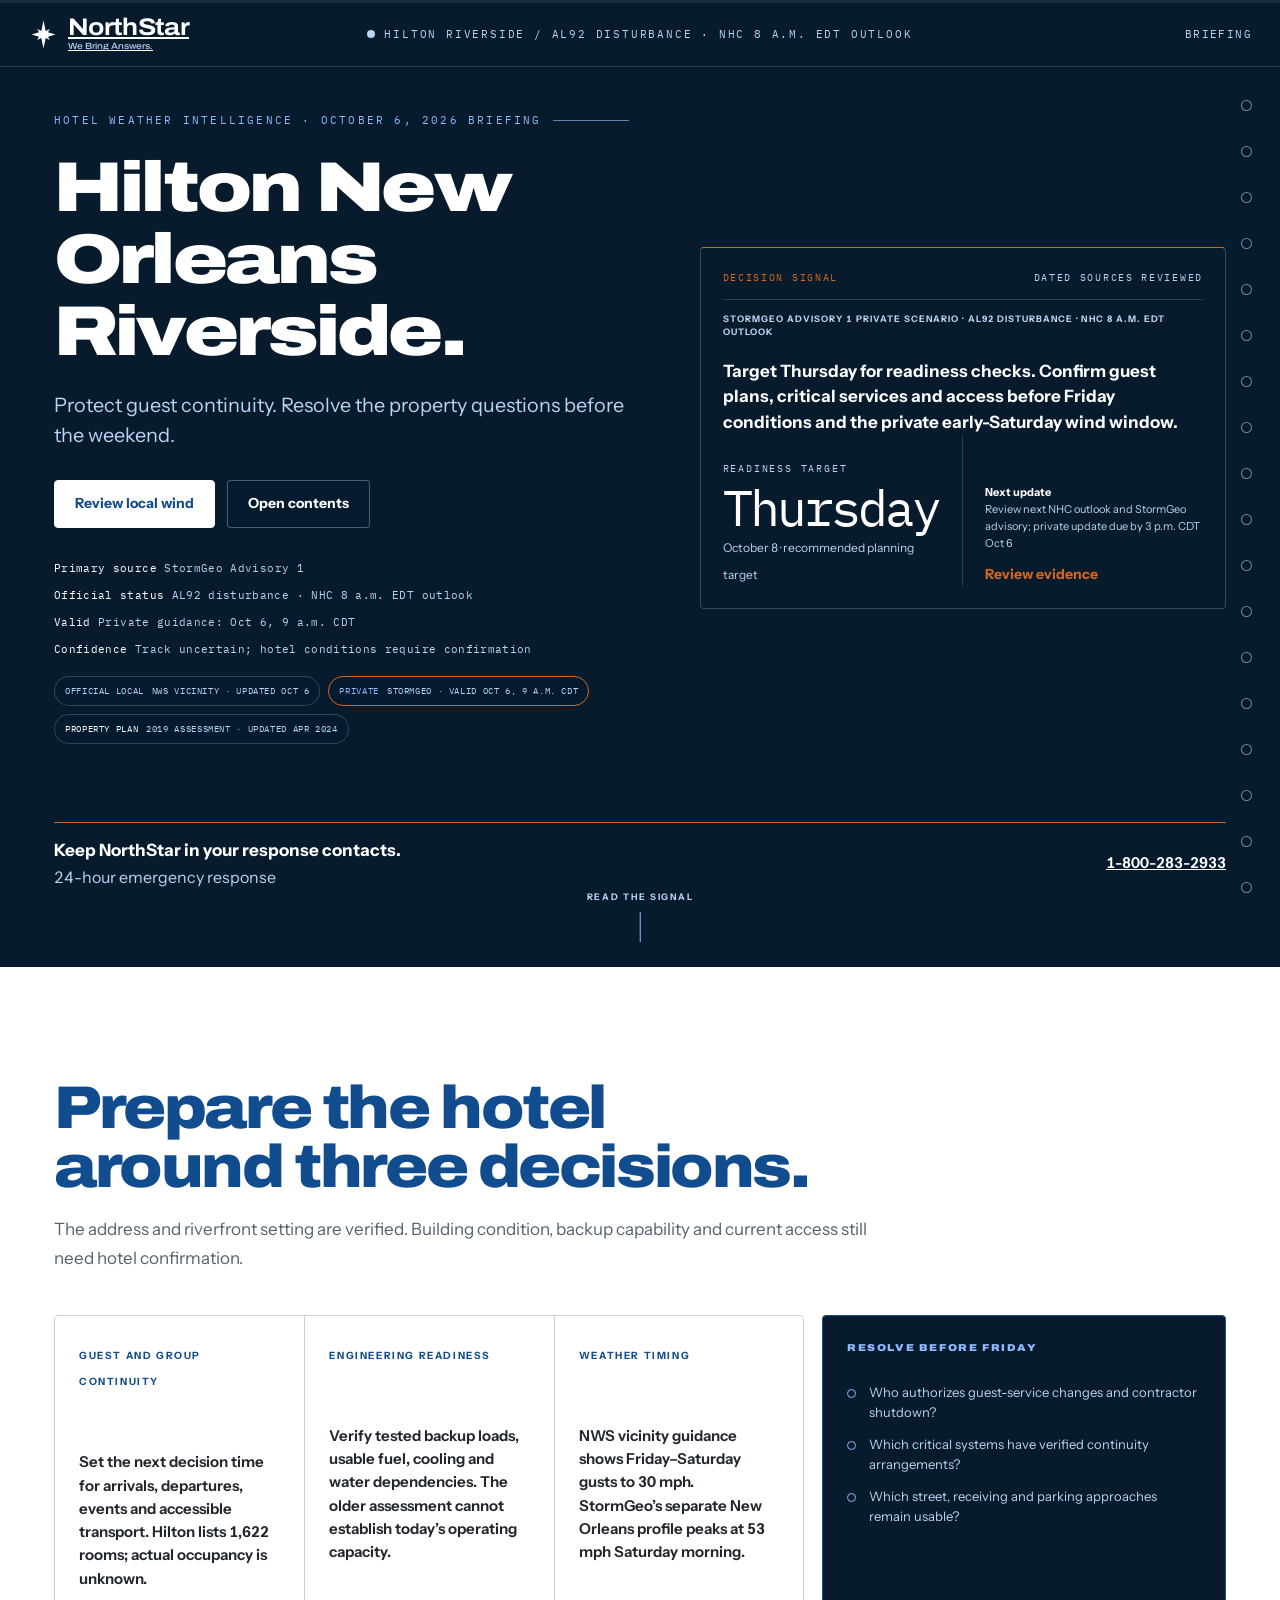
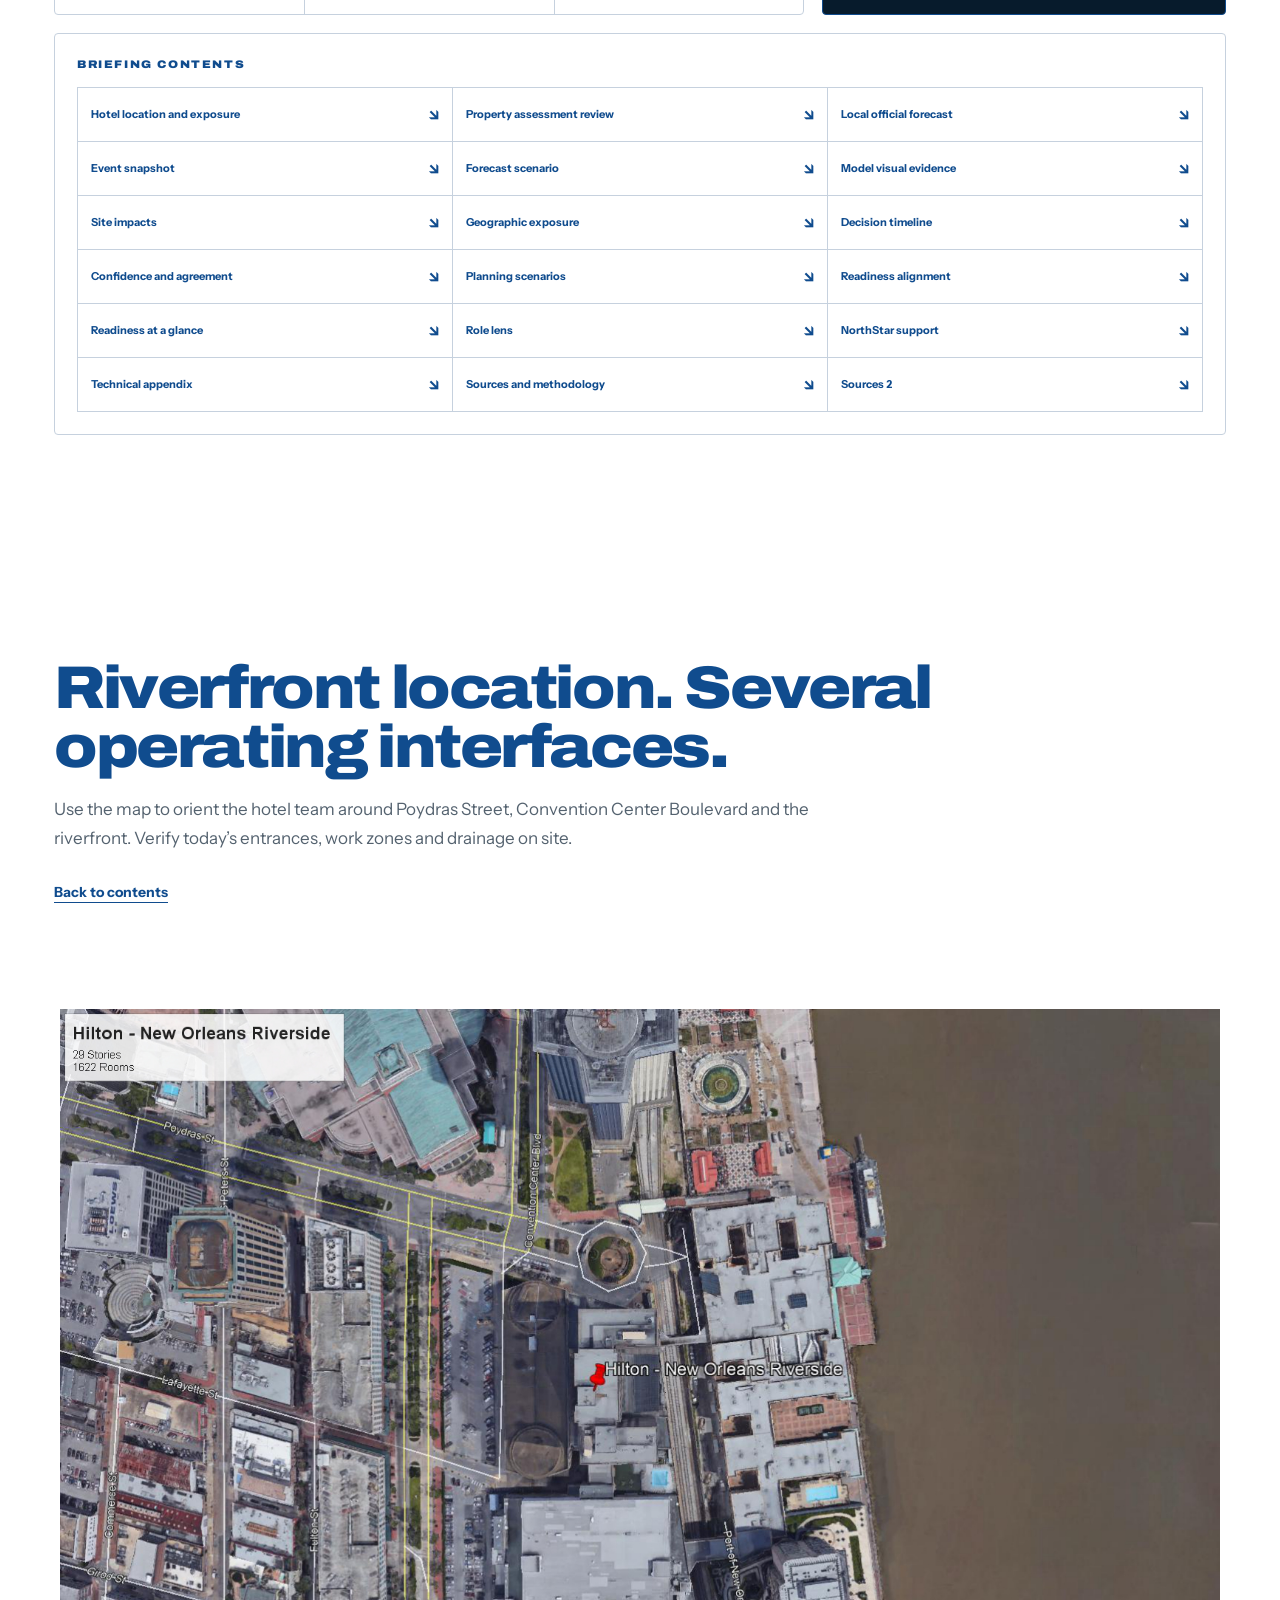
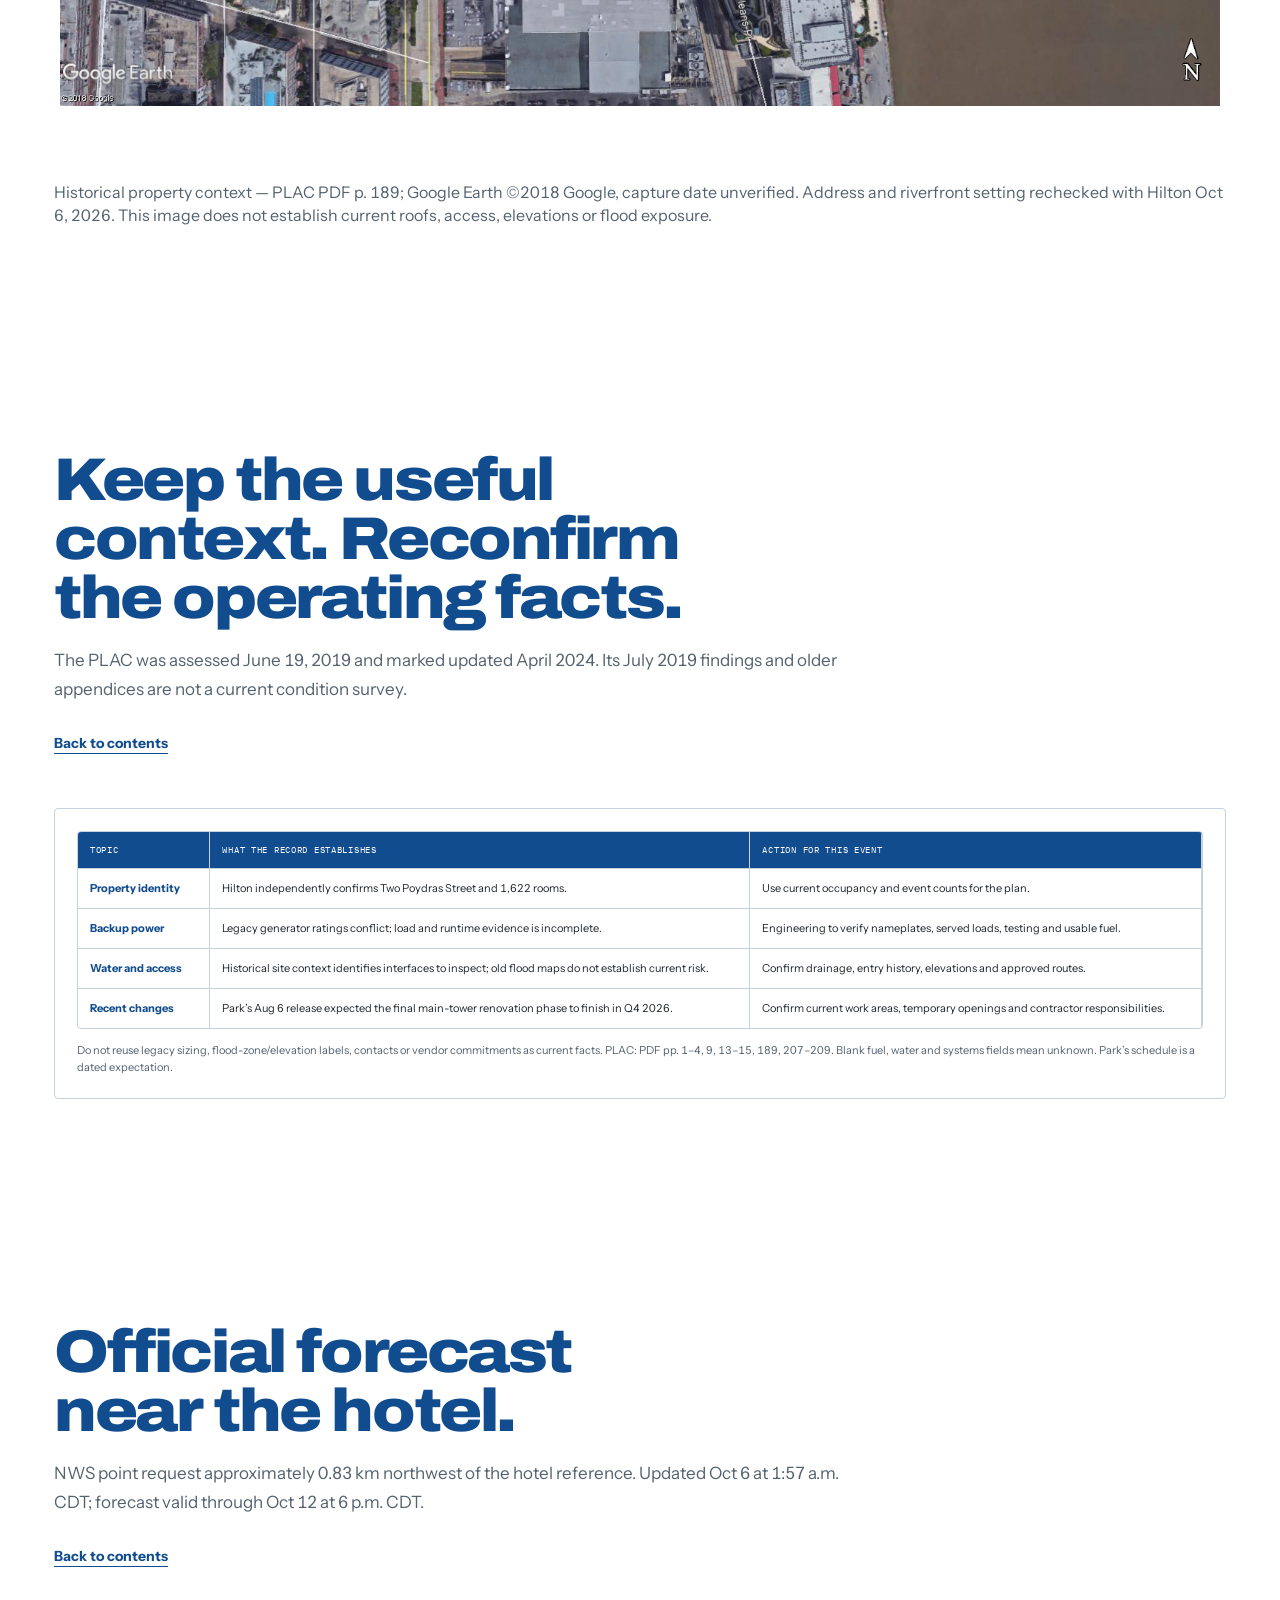
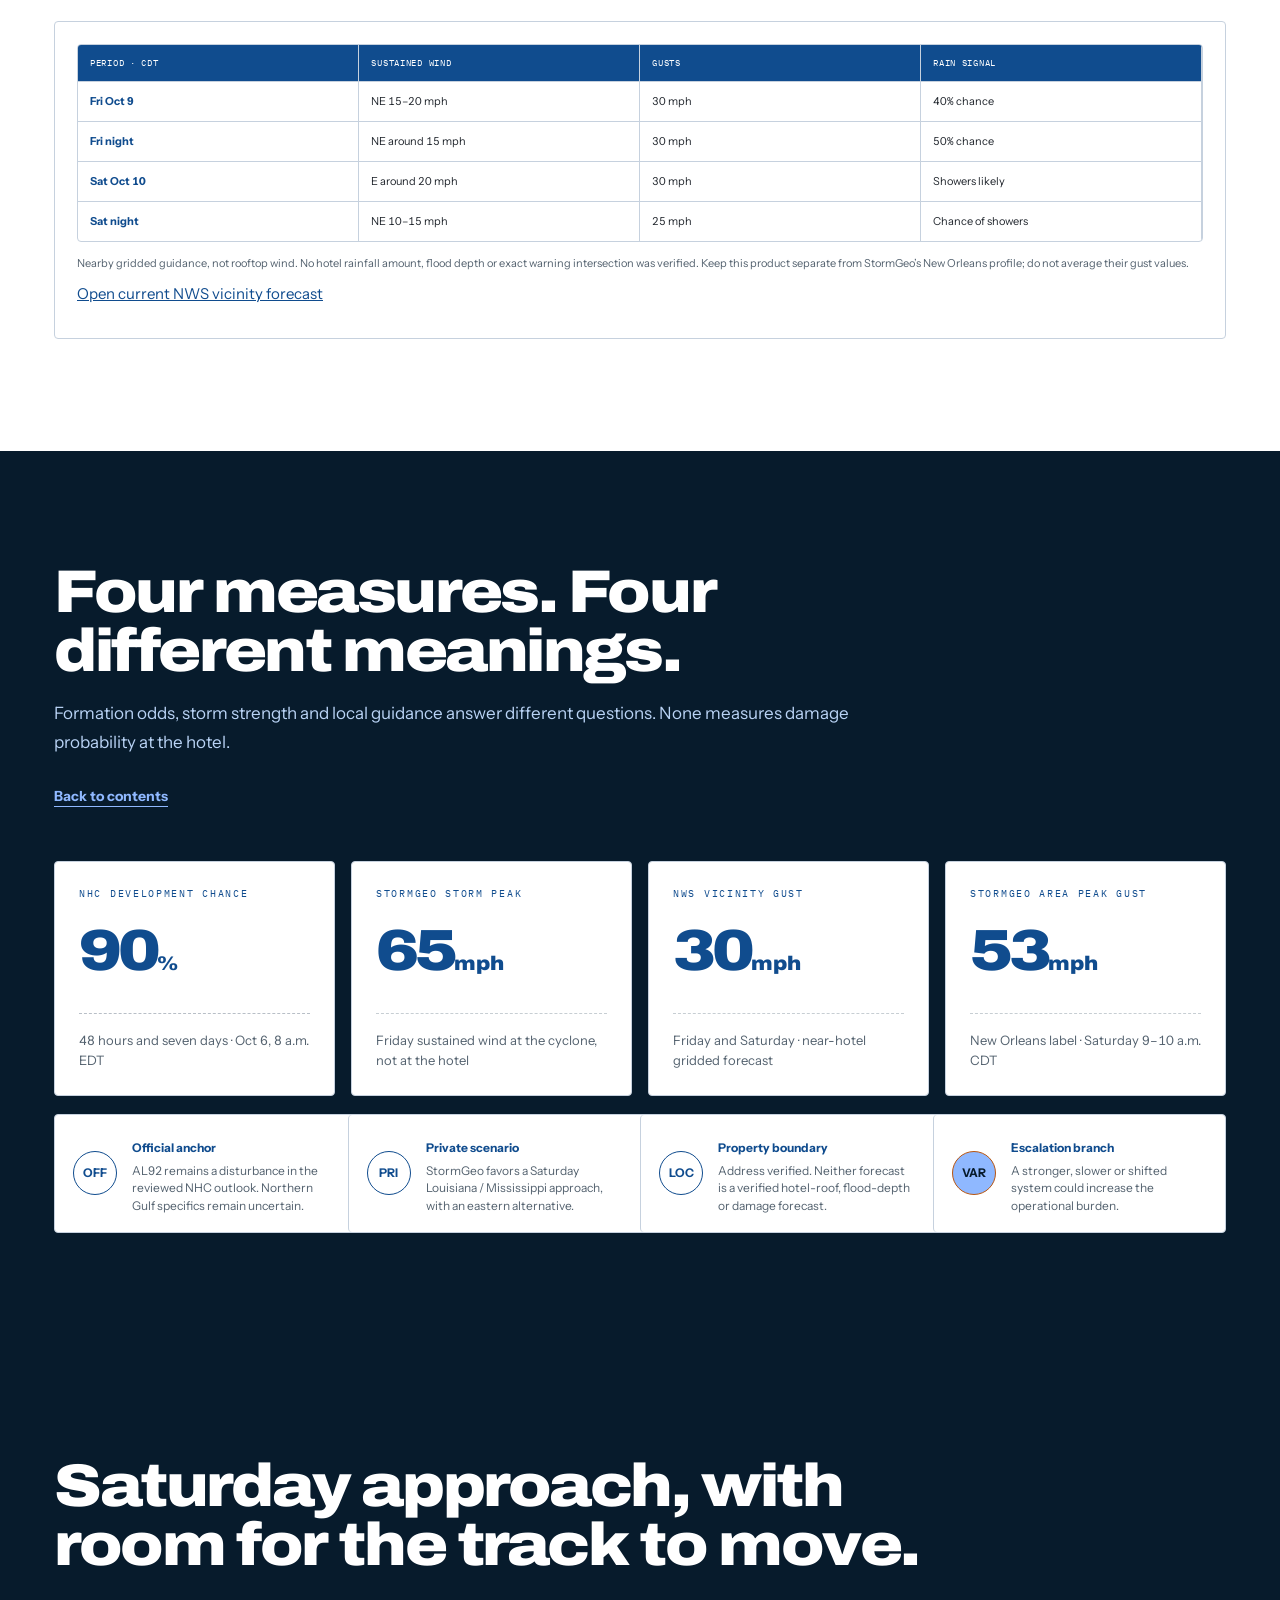
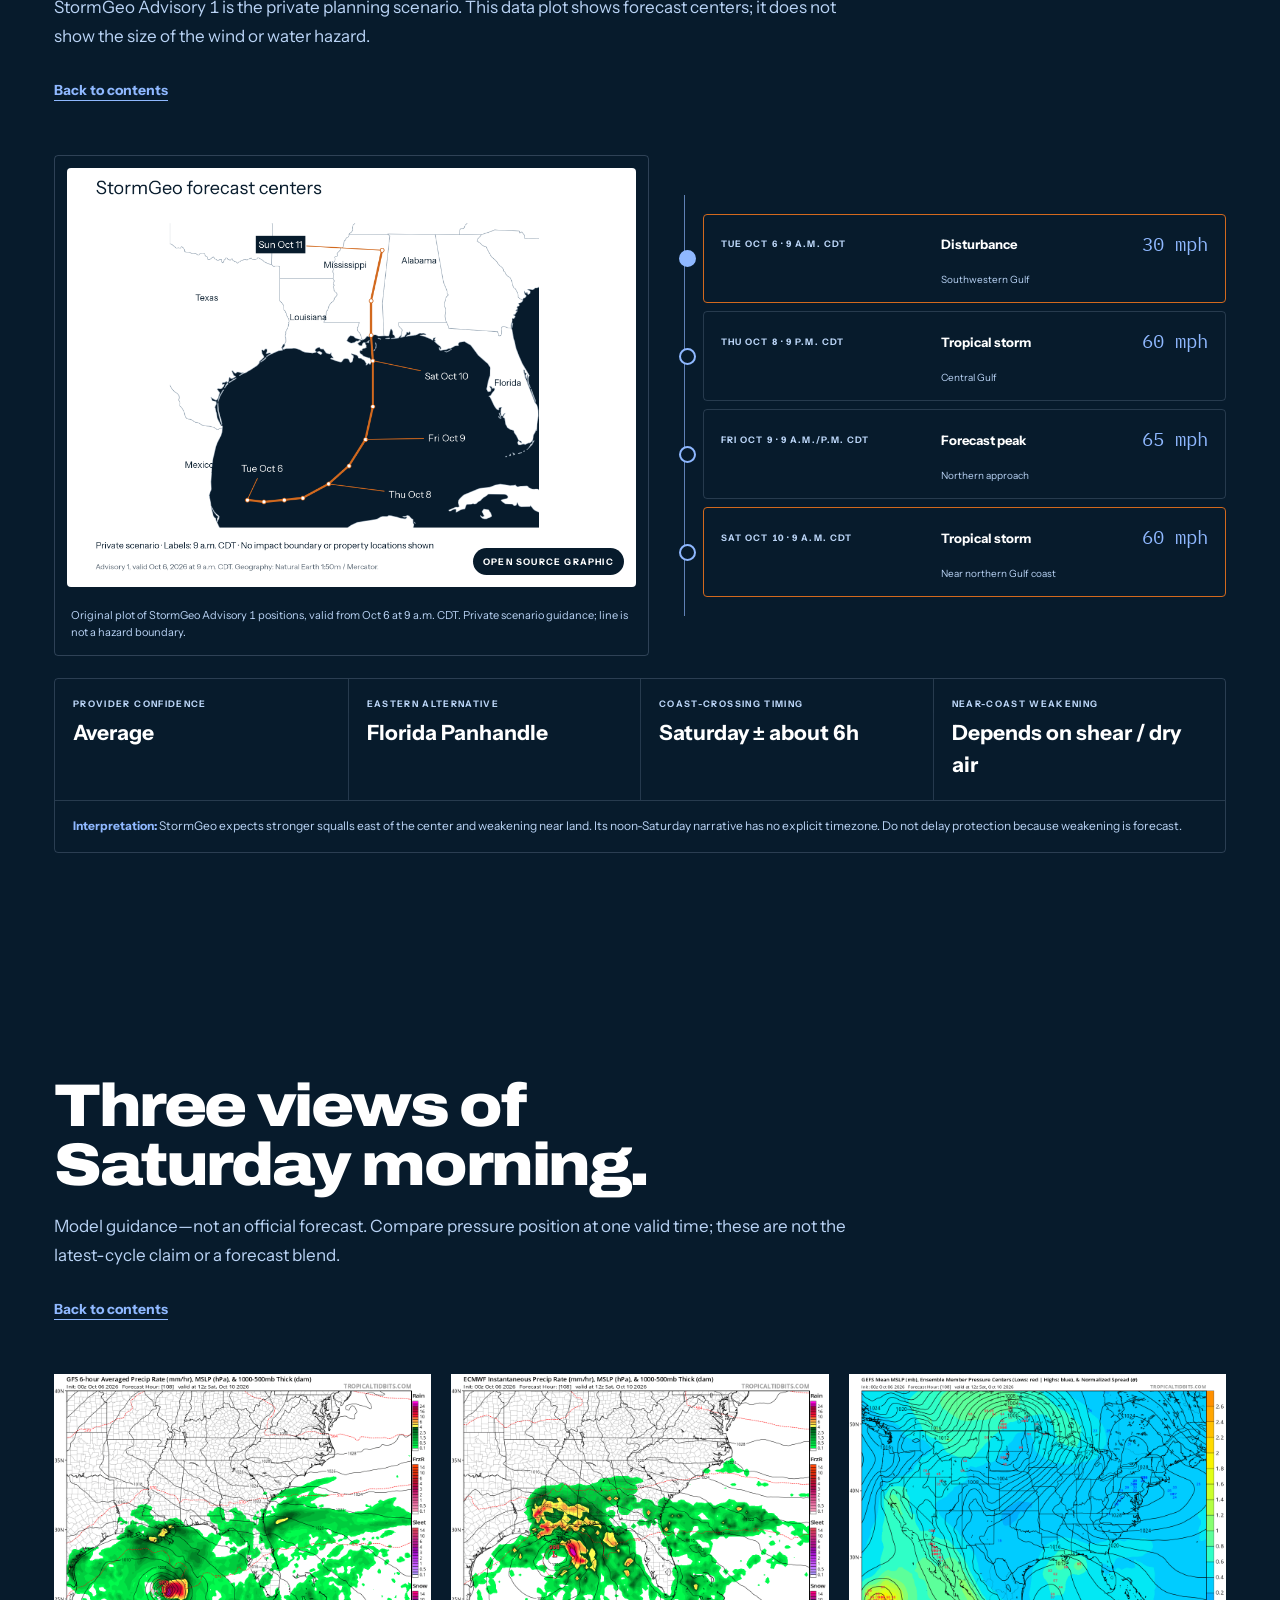
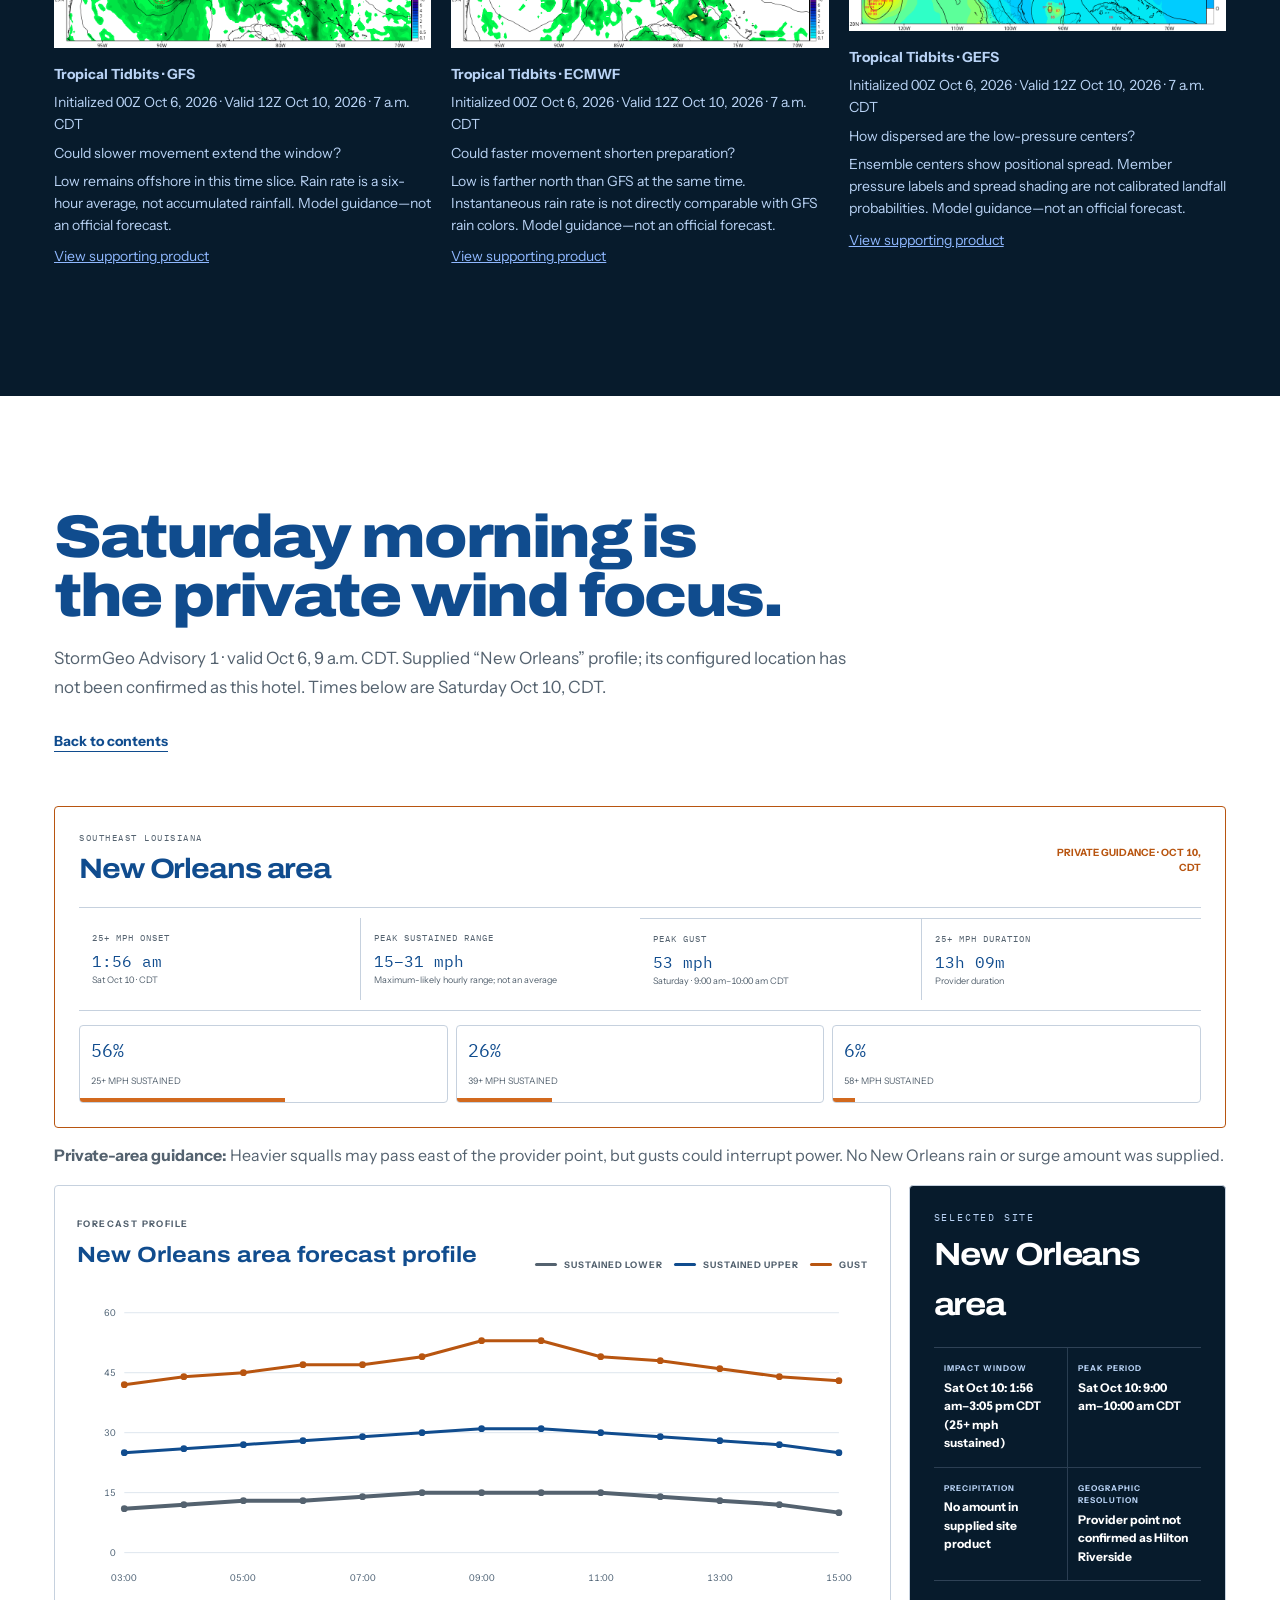
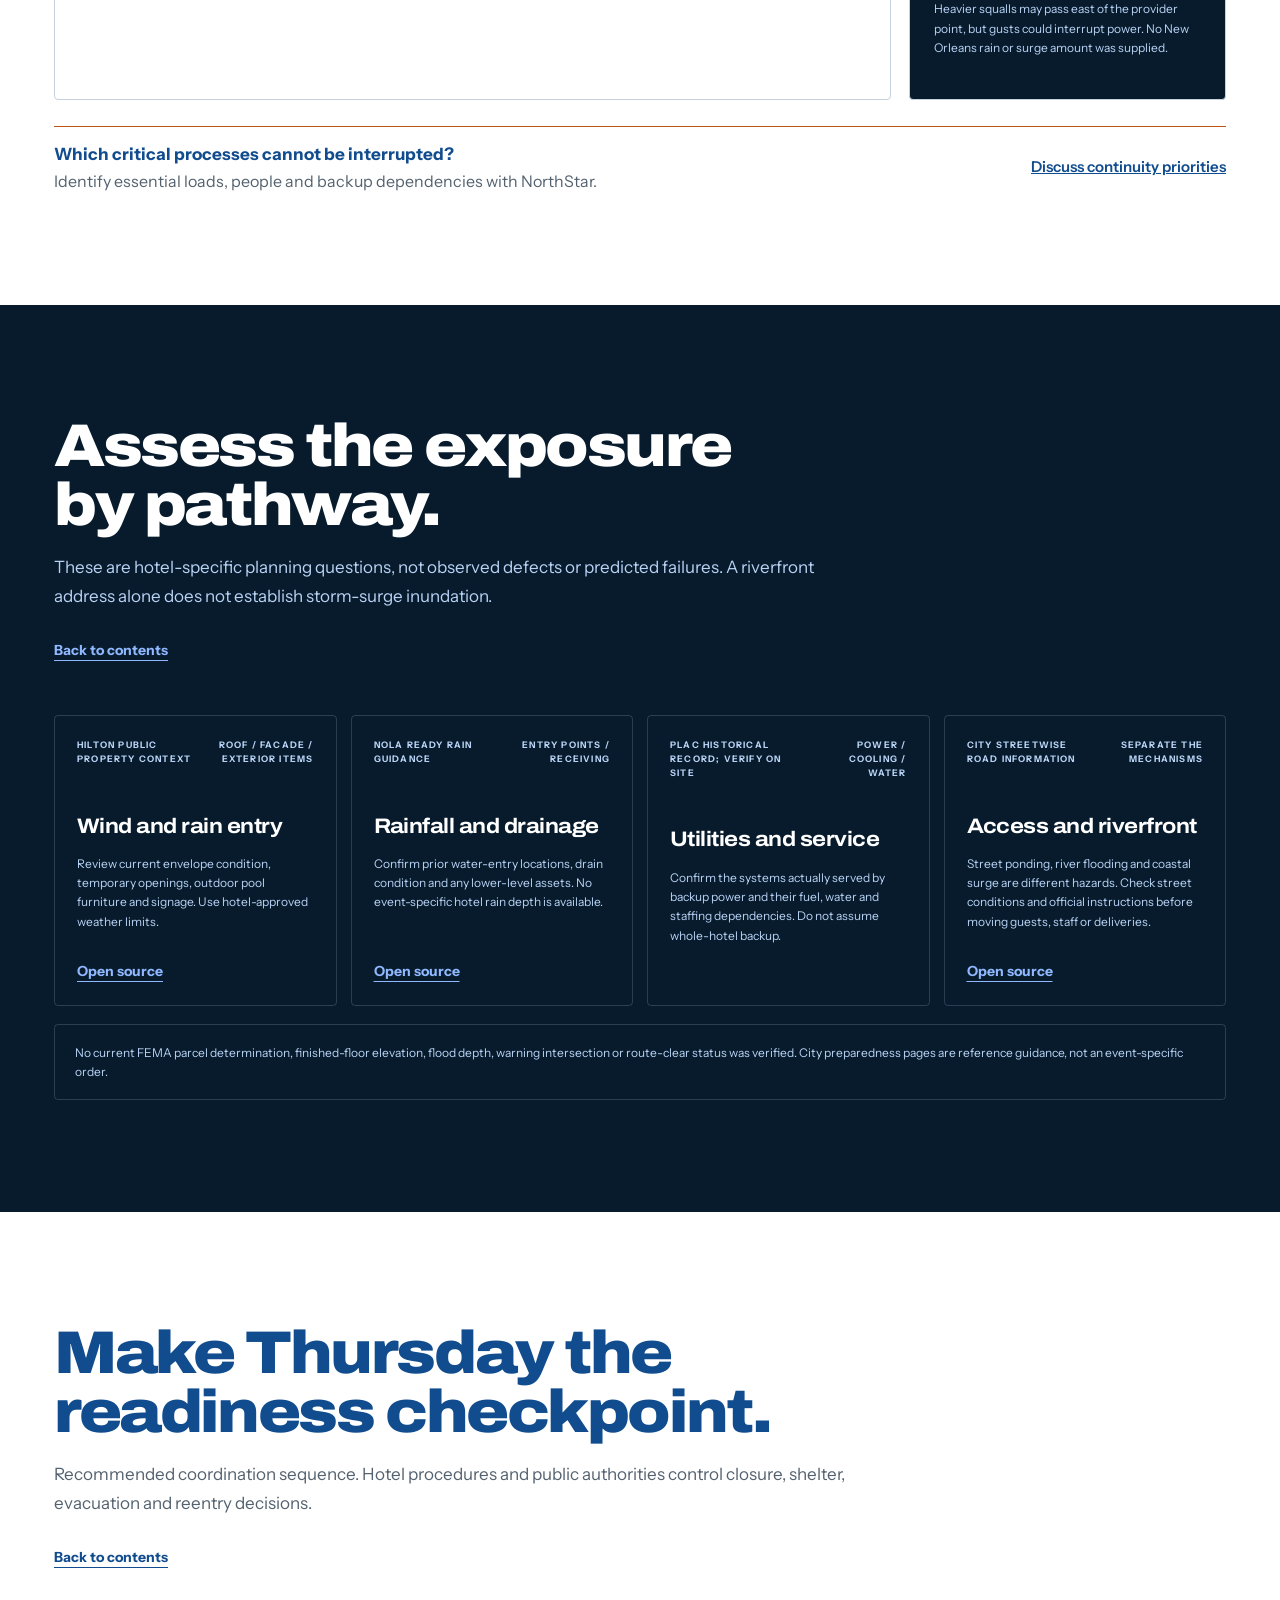
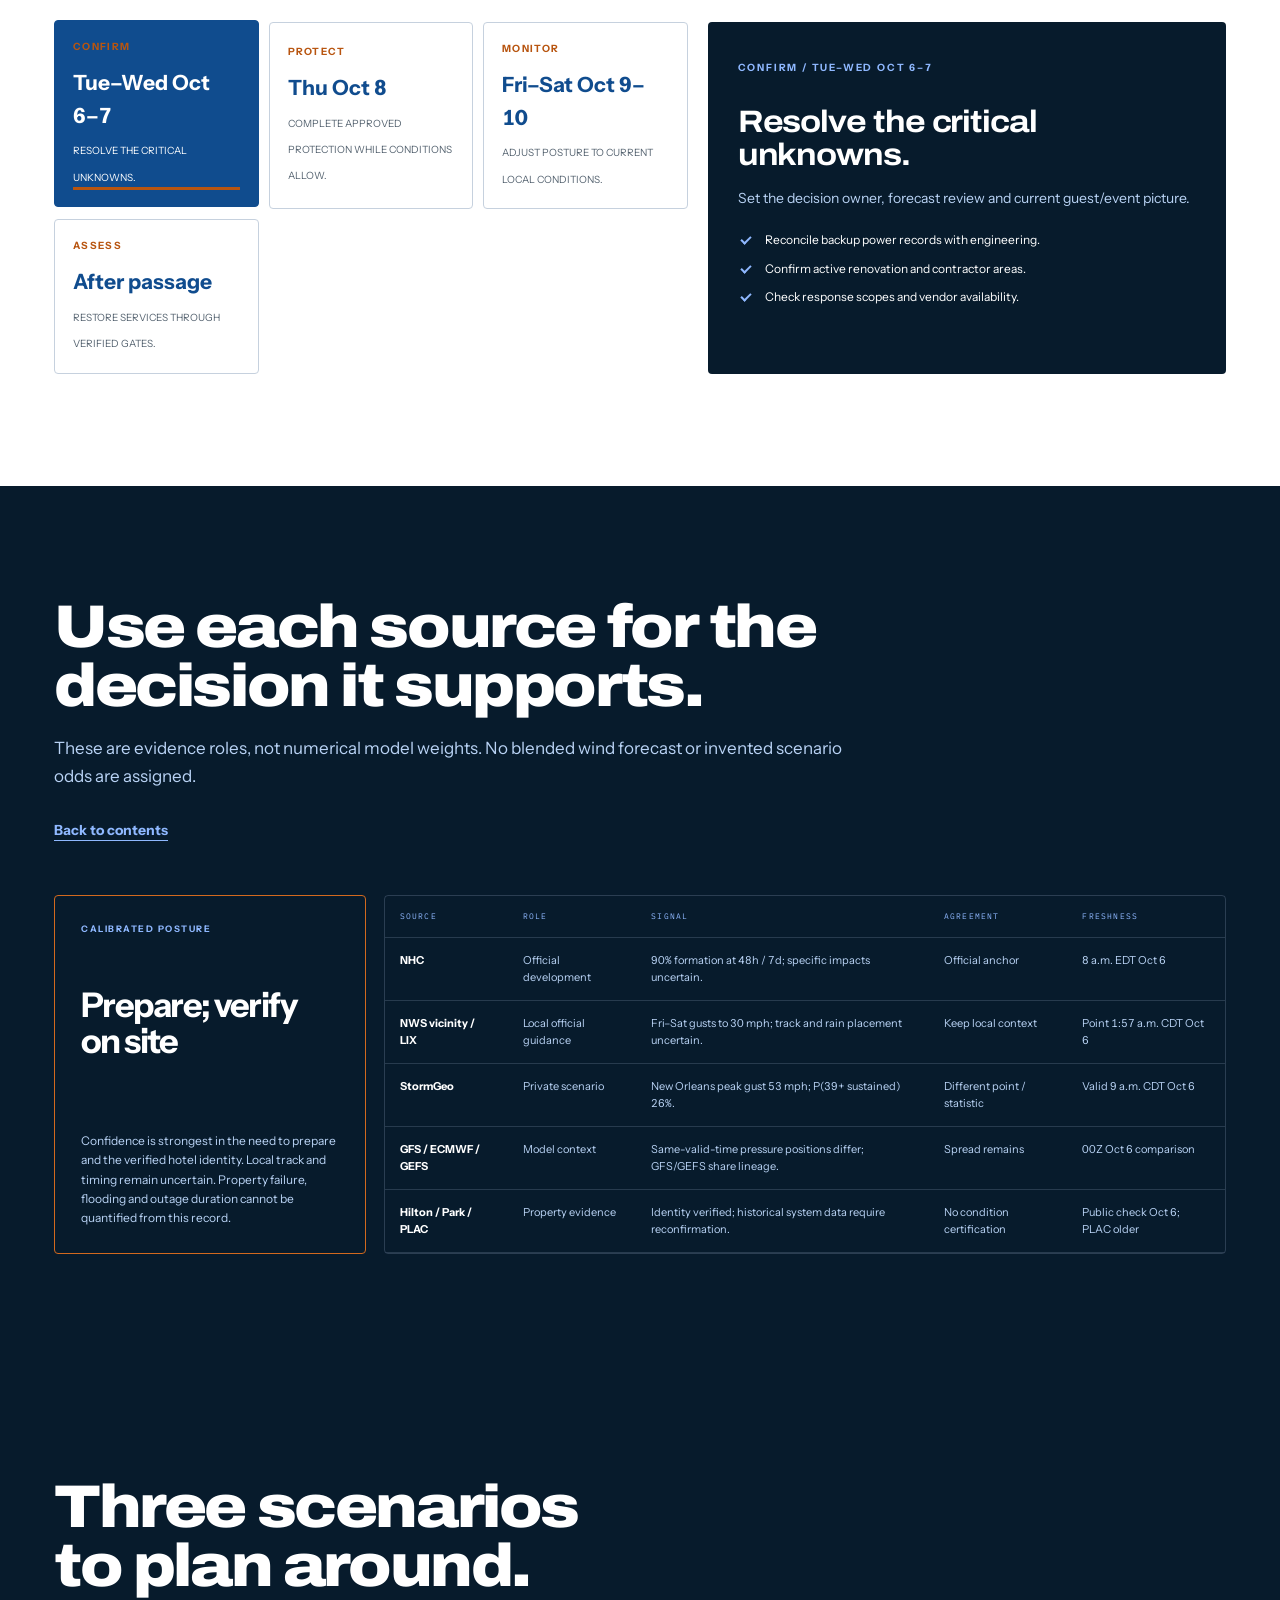
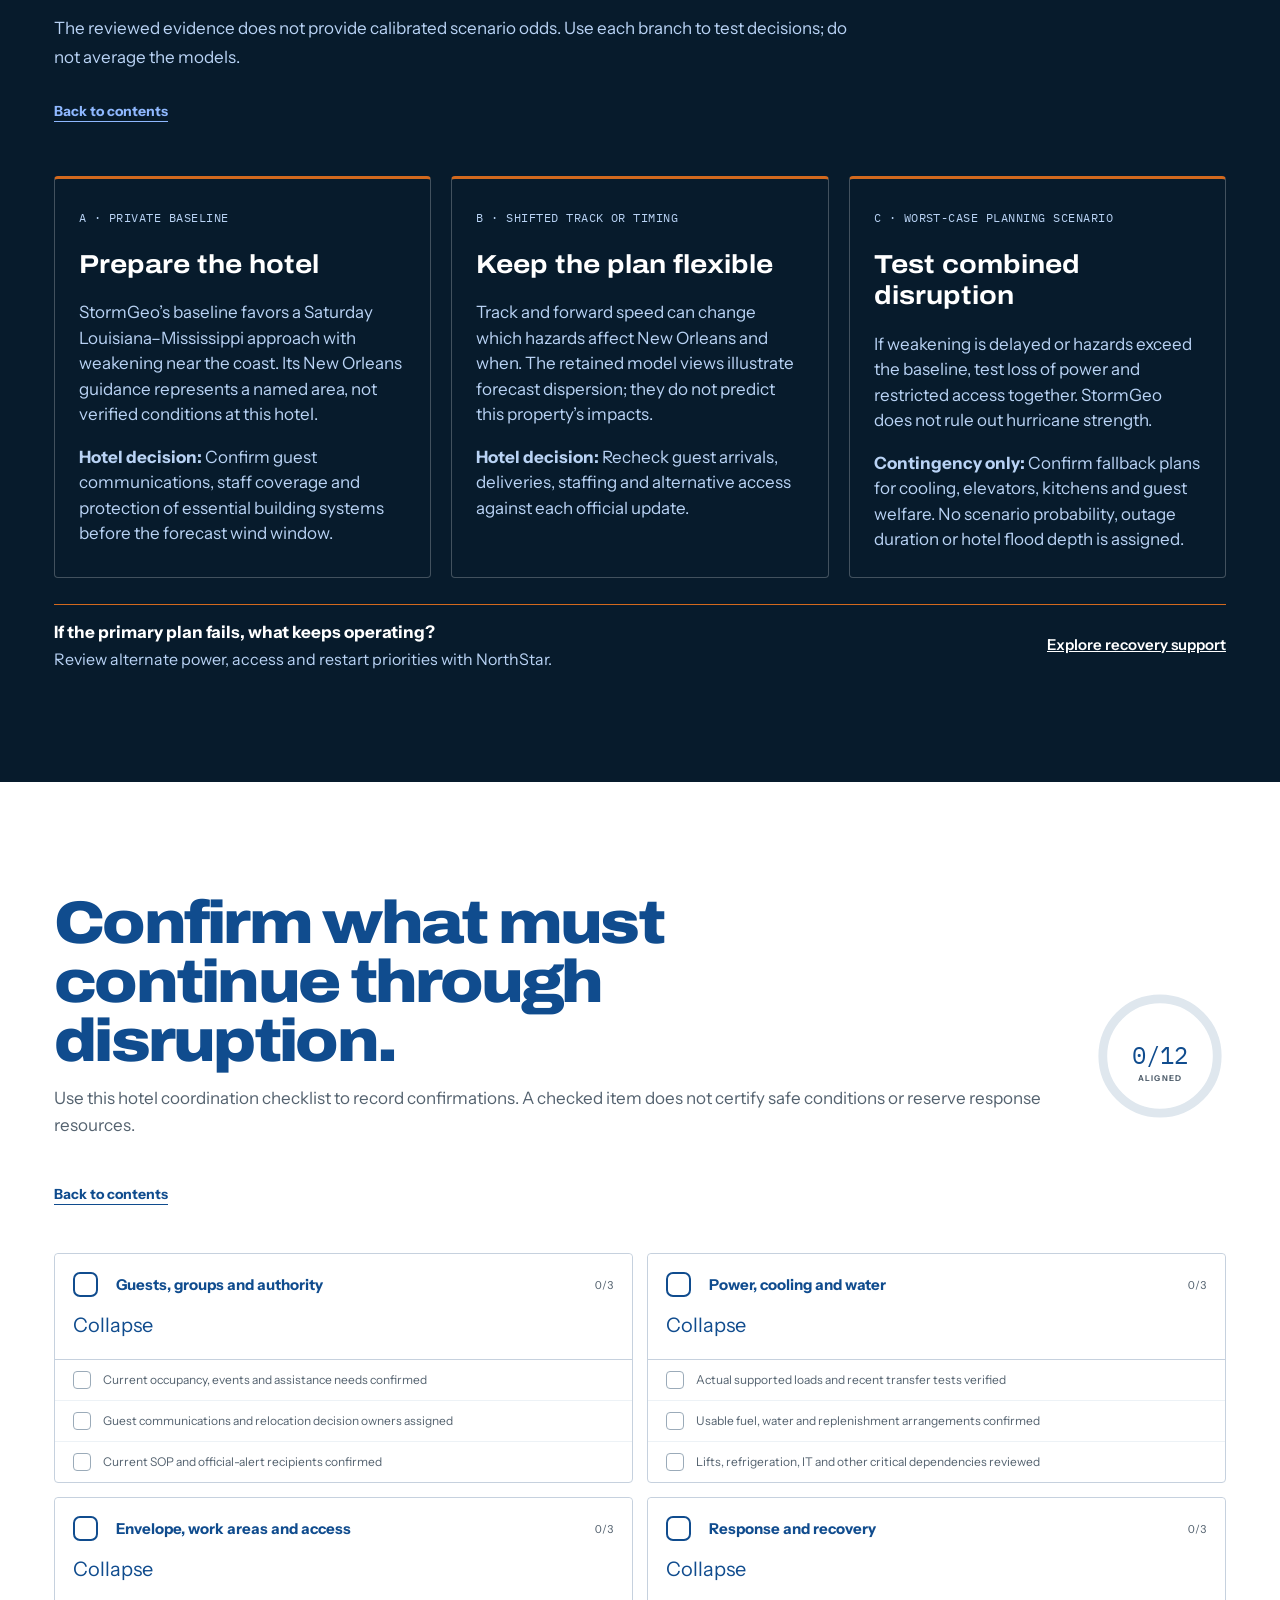
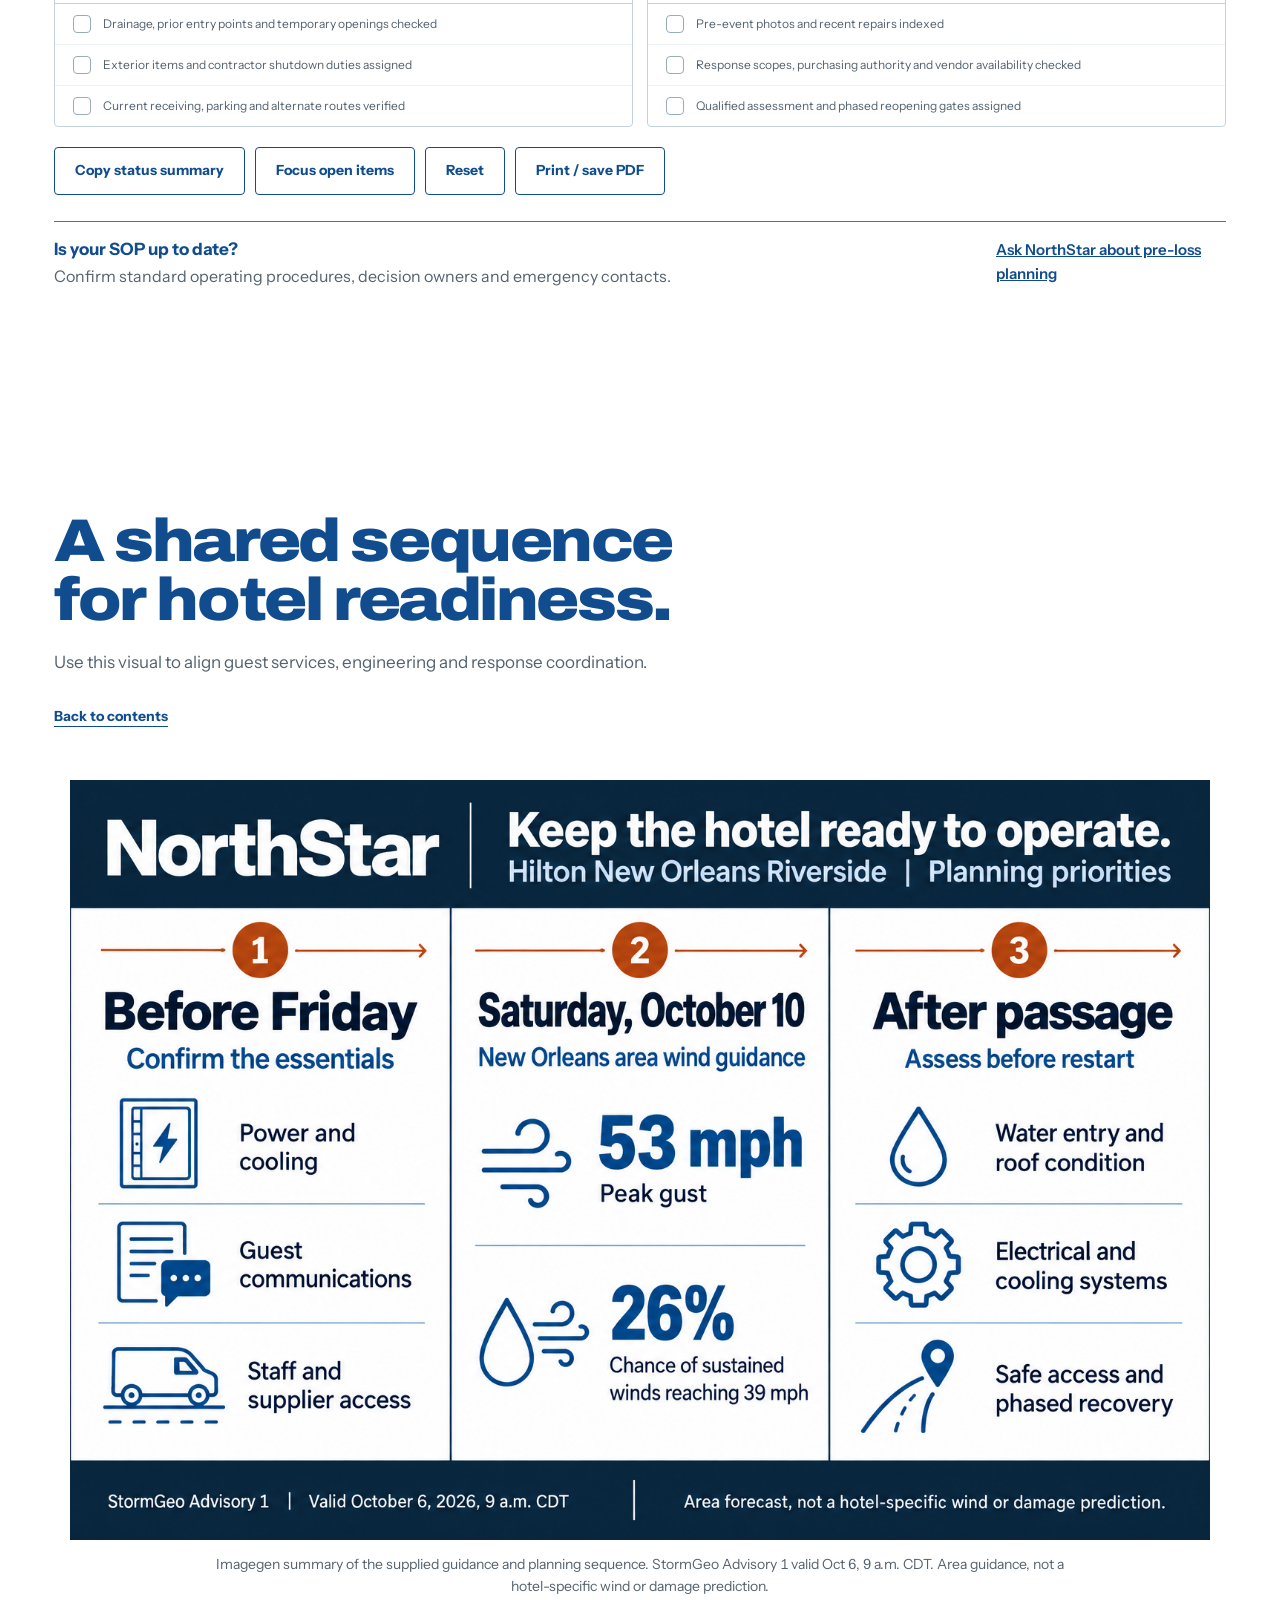
==== hilton-riverside/index.html @ c865cc82 "Publish Hilton Riverside hotel weather briefing" ====
<!doctype html>
<html lang="en" class="motion-ready">
<head>
  <meta charset="utf-8">
  <meta name="viewport" content="width=device-width, initial-scale=1">
  <meta name="theme-color" content="#071B2C">
  <meta name="description" content="Hilton New Orleans Riverside weather and continuity briefing from NorthStar. October 6, 2026 forecast snapshot, property context and hotel readiness priorities.">
  <meta property="og:title" content="Hilton New Orleans Riverside | NorthStar weather briefing">
  <meta property="og:description" content="October 6, 2026: local forecast comparisons, hotel readiness priorities and scenarios.">
  <meta property="og:url" content="https://northstarrecovery.github.io/gulf-disturbance-57-briefing/hilton-riverside/">
  <title>Hilton New Orleans Riverside | NorthStar weather briefing</title>
  <link rel="icon" href="assets/logos/northstar-compass-icon.png">
  <link rel="stylesheet" href="styles/app.css">
  <script defer src="scripts/vendor/gsap.min.js"></script>
  <script defer src="scripts/vendor/ScrollTrigger.min.js"></script>
  <script defer src="scripts/briefing-data.js"></script>
  <script defer src="scripts/app.js"></script>
</head>
<body data-report-mode="full" data-print-label="NORTHSTAR WEATHER INTELLIGENCE">
  <!--
  THESIS: A weather brief is a decision instrument, not a forecast collage; it leads with the operating signal and makes every conclusion traceable.
  OWN-WORLD: Deep navy fields, restrained gold punctuation, sharp evidence lines, tabular measurements, and hazard-coded semantic accents.
  STORY: Orient in seconds, inspect site and geographic exposure, understand agreement and uncertainty, then align the next actions.
  FIRST VIEWPORT: An asymmetric event thesis and a separate command panel sit over a restrained atmospheric field with direct routes to sites and sources.
  FORM: NorthStar operational briefing, evolved from the Hawaii reference implementation; seed 135.
  FINISH: unreviewed and undocumented is unfinished; this build ends with the finish review, the verdict, and DESIGN.md
  -->
  <a class="skip-link" href="#main">Skip to briefing</a>
  <div class="scroll-progress" aria-hidden="true"><span id="scrollProgress"></span></div>

  <header class="topbar" id="topbar">
    <a class="brand" href="#top" aria-label="NorthStar briefing home">
      <img src="assets/logos/star-mark-white.svg" alt=""><span class="brand-wordmark">NorthStar<small>We Bring Answers.</small></span>
    </a>
    <div class="status" aria-live="polite">
      <span class="status-dot" aria-hidden="true"></span>
      <span id="headerStatus">Weather intelligence briefing</span>
    </div>
    <div class="where" id="whereLabel">Client briefing</div>
  </header>

  <nav class="section-dots" id="sectionDots" aria-label="Briefing sections"></nav>
  <a class="readiness-fab" id="readinessFab" href="#readiness" tabindex="-1" aria-hidden="true">
    <span>Readiness alignment</span><strong id="fabCount">0/0</strong>
  </a>

  <main id="main" tabindex="-1">
    <section class="hero section-watch" id="top" data-section="Briefing">
      <canvas id="windCanvas" aria-hidden="true"></canvas>
      <div class="hero-gridlines" aria-hidden="true"></div>
      <div class="storm-orbit" aria-hidden="true">
        <svg class="storm-symbol" viewBox="0 0 800 800">
          <g class="spin">
            <path d="M400 400C480 290 636 302 724 426C603 362 496 378 429 467C347 576 184 531 84 395C221 481 333 486 400 400Z"/>
            <path d="M401 399C501 475 490 631 362 720C431 594 420 486 332 421C224 341 274 177 416 87C323 219 316 332 401 399Z"/>
            <path d="M399 401C312 493 162 455 91 315C198 425 310 446 390 369C489 273 646 337 713 486C606 364 493 338 399 401Z"/>
          </g>
          <circle class="storm-eye" cx="400" cy="400" r="34"/>
          <circle class="storm-core" cx="400" cy="400" r="5"/>
        </svg>
      </div>

      <div class="container hero-layout">
        <div class="hero-copy reveal">
          <div class="eyebrow" id="heroEyebrow">NorthStar client weather brief</div>
          <h1 id="heroTitle">Event intelligence.<br><span class="gold">Decision ready.</span></h1>
          <p class="hero-deck" id="heroDeck">Replace the planning data with verified event and site intelligence before publication.</p>
          <div class="hero-actions">
            <a class="button primary" href="#sites">Review local wind</a>
            <a class="button ghost" href="#contents">Open contents</a>
          </div>
          <div class="hero-meta" id="heroMeta"></div>
          <div class="freshness-rail" id="freshnessRail" aria-label="Source freshness"></div>
        </div>

        <aside class="hero-command" aria-label="Current decision signal">
          <div class="command-topline"><span>Decision signal</span><em id="freshnessStatus">Draft / unverified</em></div>
          <div class="command-source-line" id="commandSourceLine">StormGeo private scenario · official status verified separately</div>
          <p id="decisionSignal">Replace this planning statement with the verified operating signal.</p>
          <div class="countdown-block">
            <span class="micro" id="countdownEyebrow">Next decision window</span>
            <strong id="countdownValue">TBD</strong>
            <span id="countdownLabel">Awaiting verified timing</span>
          </div>
          <div class="command-footer">
            <span><b>Next update</b><br><span id="nextUpdateStatus">Not scheduled</span></span>
            <a href="#sources">Review evidence</a>
          </div>
        </aside>
      </div>
      <a class="scroll-cue" href="#tldr"><span>Read the signal</span></a>
    </section>

    <section class="light section-watch" id="tldr" data-section="TL;DR">
      <div class="container">
        <div class="section-head reveal">
          <div class="kicker">Executive TL;DR</div>
          <h2 id="tldrHeadline">What matters now.</h2>
          <p id="tldrSummary">This page is intentionally concise. The forecast, geographic, and source detail follows.</p>
        </div>
        <div class="tldr-layout reveal">
          <div class="tldr-primary" id="tldrPrimary"></div>
          <div class="tldr-secondary" id="tldrSecondary"></div>
        </div>
        <nav class="brief-toc reveal" id="contents" aria-label="Briefing contents">
          <h3>Briefing contents</h3>
          <div id="tocLinks"><a href="#exposure-map">Hotel location and exposure</a><a href="#plac-review">Property assessment review</a><a href="#local-forecast">Local official forecast</a></div>
        </nav>
      </div>
    </section>

    <section class="dark section-watch full-only" id="snapshot" data-section="Event snapshot">
      <div class="container">
        <div class="section-head reveal">
          <div class="kicker">Event snapshot</div>
          <h2 id="snapshotHeadline">Verified conditions and forecast signals.</h2>
          <p id="snapshotSummary"></p>
          <a class="back-to-contents" href="#contents">Back to contents</a>
        </div>
        <div class="signal-grid reveal" id="signalGrid"></div>
        <div class="signal-brief reveal" id="signalBrief"></div>
      </div>
    </section>

    <section class="dark section-watch full-only" id="forecast" data-section="Forecast scenario">
      <div class="container">
        <div class="section-head reveal">
          <div class="kicker">Forecast scenario</div>
          <h2 id="forecastHeadline">Primary scenario and uncertainty.</h2>
          <p id="forecastSummary"></p>
          <a class="back-to-contents" href="#contents">Back to contents</a>
        </div>
        <div class="track-layout">
          <figure class="track-frame reveal" id="forecastVisual"></figure>
          <div class="forecast-ladder reveal" id="forecastLadder" role="list" aria-label="Forecast timeline"></div>
        </div>
        <div class="uncertainty-strip reveal" id="uncertaintyStrip"></div>
      </div>
    </section>

    <section class="light section-watch" id="sites" data-section="Site impacts">
      <div class="container">
        <div class="section-head split reveal">
          <div>
            <div class="kicker">Site impacts</div>
            <h2 id="sitesHeadline">Compare the forecast at each operating location.</h2>
            <p id="sitesSummary"></p>
            <a class="back-to-contents" href="#contents">Back to contents</a>
          </div>
          <div class="site-switch" id="siteSwitch" role="group" aria-label="Select detailed site forecast"></div>
        </div>
        <div class="site-summary-grid reveal" id="siteSummaryGrid"></div>
        <div class="wind-lab reveal">
          <div class="wind-chart-card">
            <div class="chart-head">
              <div><span>Forecast profile</span><h3 id="chartTitle">Site forecast chart</h3></div>
              <div class="chart-legend"><span class="sustained">Sustained</span><span class="gust">Gust</span></div>
            </div>
            <div class="chart-scroll" id="chartScroll" tabindex="0" aria-label="Scrollable hourly forecast chart">
              <svg id="windChart" viewBox="0 0 920 380" role="img" aria-labelledby="chartTitle chartDataSummary"></svg>
            </div>
            <p class="chart-scroll-hint">Swipe or use arrow keys to inspect the complete profile.</p>
            <p class="sr-only" id="chartDataSummary" role="status" aria-live="polite"></p>
          </div>
          <aside class="wind-readout" aria-live="polite">
            <span class="micro">Selected site</span>
            <h3 id="readoutSite">No site selected</h3>
            <div class="readout-grid">
              <div><span>Impact window</span><b id="readoutWindow">—</b></div>
              <div><span>Peak period</span><b id="readoutPeak">—</b></div>
              <div><span>Precipitation</span><b id="readoutRain">—</b></div>
              <div><span>Geographic resolution</span><b id="readoutResolution">—</b></div>
            </div>
            <p id="readoutNote"></p>
          </aside>
        </div>
        <div class="print-site-table print-only" id="printSiteTable"></div>
      </div>
    </section>

    <section class="dark section-watch" id="geography" data-section="Geographic exposure">
      <div class="container">
        <div class="section-head reveal">
          <div class="kicker">Geographic exposure</div>
          <h2 id="geographyHeadline">Forecast intensity is only half the site story.</h2>
          <p id="geographySummary"></p>
          <a class="back-to-contents" href="#contents">Back to contents</a>
        </div>
        <div class="geography-grid reveal" id="geographyGrid"></div>
        <div class="resolution-note reveal" id="resolutionNote"></div>
      </div>
    </section>

    <section class="light section-watch" id="timeline" data-section="Decision timeline">
      <div class="container">
        <div class="section-head reveal">
          <div class="kicker">Decision timeline</div>
          <h2 id="timelineHeadline">Align information before conditions compress the options.</h2>
          <p id="timelineSummary"></p>
          <a class="back-to-contents" href="#contents">Back to contents</a>
        </div>
        <div class="decision-clock reveal">
          <div class="gate-rail" id="gateRail" role="tablist" aria-label="Decision timeline"></div>
          <article class="gate-detail" id="gateDetail" role="tabpanel" tabindex="0" aria-live="polite"></article>
        </div>
      </div>
    </section>

    <section class="dark section-watch full-only" id="confidence" data-section="Confidence and agreement">
      <div class="container">
        <div class="section-head reveal">
          <div class="kicker">Confidence and agreement</div>
          <h2 id="confidenceHeadline">Agreement matters; provenance matters more.</h2>
          <p id="confidenceSummary"></p>
          <a class="back-to-contents" href="#contents">Back to contents</a>
        </div>
        <div class="confidence-layout reveal">
          <div class="confidence-posture" id="confidencePosture"></div>
          <div class="agreement-table-wrap" id="agreementTable"></div>
        </div>
      </div>
    </section>

    <section class="light section-watch full-only" id="readiness" data-section="Readiness alignment">
      <div class="container">
        <div class="readiness-head reveal">
          <div>
            <div class="kicker">Readiness alignment</div>
            <h2 id="readinessHeadline">One shared operating picture.</h2>
            <p id="readinessSummary"></p>
            <a class="back-to-contents" href="#contents">Back to contents</a>
          </div>
          <div class="score-ring" aria-live="polite">
            <svg viewBox="0 0 120 120" aria-hidden="true"><circle class="track" cx="60" cy="60" r="52"/><circle class="fill" id="scoreArc" cx="60" cy="60" r="52"/></svg>
            <strong id="scoreText">0/0</strong><span>aligned</span>
          </div>
        </div>
        <div class="check-grid reveal" id="checkGrid"></div>
        <div class="tool-row reveal">
          <button class="button outline" type="button" id="copyReadiness">Copy status summary</button>
          <button class="button outline" type="button" id="focusOpen">Focus open items</button>
          <button class="button outline" type="button" id="resetReadiness">Reset</button>
          <button class="button outline" type="button" id="printBrief">Print / save PDF</button>
        </div>
      </div>
    </section>

    <section class="dark section-watch full-only" id="roles" data-section="Role lens">
      <div class="container">
        <div class="section-head reveal">
          <div class="kicker">Role lens</div>
          <h2 id="rolesHeadline">Same event. Different evidence questions.</h2>
          <p id="rolesSummary"></p>
          <a class="back-to-contents" href="#contents">Back to contents</a>
        </div>
        <div class="role-layout reveal">
          <form class="role-builder" aria-label="Select role and site">
            <label>Partner role<select id="roleSelect"></select></label>
            <label>Site<select id="roleSiteSelect"></select></label>
          </form>
          <article class="role-output" aria-live="polite">
            <div class="role-score"><span>Priority lens</span><strong id="rolePriority">Evidence first</strong></div>
            <h3 id="roleTitle">Role / site</h3>
            <ul id="roleActions"></ul>
            <p id="roleBoundary"></p>
          </article>
        </div>
        <div class="print-role-grid print-only" id="printRoleGrid"></div>
      </div>
    </section>

    <section class="light section-watch full-only" id="appendix" data-section="Technical appendix">
      <div class="container">
        <div class="section-head reveal">
          <div class="kicker">Technical appendix</div>
          <h2 id="appendixHeadline">Forecast data, preserved with context.</h2>
          <p id="appendixSummary"></p>
          <a class="back-to-contents" href="#contents">Back to contents</a>
        </div>
        <div class="appendix-stack reveal" id="appendixStack"></div>
      </div>
    </section>

    <section class="dark sources section-watch" id="sources" data-section="Sources and methodology">
      <div class="container">
        <div class="section-head reveal">
          <div class="kicker">Sources and methodology</div>
          <h2 id="sourcesHeadline">Every material statement should have a source and valid time.</h2>
          <p id="sourcesSummary"></p>
          <a class="back-to-contents" href="#contents">Back to contents</a>
        </div>
        <div class="source-grid reveal" id="sourceGrid"></div>
        <div class="limits-note reveal" id="limitsNote"></div>
      </div>
    </section>
    <section id="visual-evidence" class="dark section-watch full-only"><h2 id="visual-evidenceHeadline">Three views of Saturday morning.</h2></section>
    <section id="exposure-map" class="light section-watch full-only"><h2 id="exposure-mapHeadline">Locate the hotel and its dependencies.</h2></section>
    <section id="plac-review" class="light section-watch full-only"><h2 id="plac-reviewHeadline">Reconfirm the property assessment.</h2></section>
    <section id="local-forecast" class="light section-watch full-only"><h2 id="local-forecastHeadline">The local forecast, period by period.</h2></section>
    <section id="scenarios" class="dark section-watch full-only"><h2 id="scenariosHeadline">Three scenarios to plan around.</h2></section>
    <section id="readiness-visual" class="light section-watch full-only"><h2 id="readiness-visualHeadline">Your readiness plan at a glance.</h2></section>
    <section id="sources-2" class="dark section-watch full-only"><h2 id="sources-2Headline">Sources and their roles.</h2></section>
    <section id="northstar-support" class="light section-watch full-only"><h2 id="northstar-supportHeadline">Protect the processes that cannot pause.</h2></section>
  </main>

  <footer class="footer">
    <div class="container footer-grid">
      <span class="brand-wordmark">NorthStar<small>We Bring Answers.</small></span>
      <p id="footerStatement">Prepared for client decision support. Verify the data cut before distribution.</p>
    </div>
    <div class="container footer-fineprint" id="footerFineprint"></div>
  </footer>

  <dialog class="image-dialog" id="imageDialog" aria-label="Source image viewer" aria-describedby="dialogCaption">
    <button type="button" id="closeDialog" aria-label="Close source image">Close image</button>
    <img id="dialogImage" src="assets/logos/northstar-compass-icon.png" alt="">
    <p id="dialogCaption"></p>
  </dialog>
</body>
</html>
---- hilton-riverside/styles/app.css ----
/* The locally bundled NorthStar Design V2 families are declared below. */

:root{
  --navy:#003a70;
  --abyss:#021c36;
  --deep:#0b2c4e;
  --mid:#16406b;
  --blue:#25639a;
  --gold:#fdb913;
  --gold-deep:#765300;
  --ice:#cadcfc;
  --white:#ffffff;
  --paper:#f5f8fb;
  --card:#ffffff;
  --charcoal:#22272e;
  --slate:#526678;
  --mist:#aebfd0;
  --line:#d8e2eb;
  --green:#63e6ad;
  --danger:#ff7a75;
  --warning:#ffcc4d;
  --info:#80c7ff;
  --violet:#c5a7ff;
  --event-accent:var(--gold);
  --font:"Geist Variable","Segoe UI",system-ui,-apple-system,BlinkMacSystemFont,"Helvetica Neue",Arial,sans-serif;
  --mono:"Geist Mono Variable","Cascadia Mono",Consolas,monospace;
  --ease:cubic-bezier(.16,1,.3,1);
  --header-h:64px;
}

*{box-sizing:border-box}
html{scroll-behavior:smooth;background:var(--abyss)}
body{margin:0;background:var(--paper);color:var(--charcoal);font-family:var(--font);font-size:16px;line-height:1.55;-webkit-font-smoothing:antialiased}
body.dialog-open{overflow:hidden}
body[data-report-mode="rapid"] .full-only{display:none}
button,select{font:inherit}
button,a{-webkit-tap-highlight-color:transparent}
button{border:0;cursor:pointer}
a{color:inherit}
img,svg{display:block;max-width:100%}
p,h1,h2,h3{margin-top:0}
p:last-child{margin-bottom:0}
::selection{background:var(--gold);color:var(--abyss)}
.sr-only{position:absolute !important;width:1px !important;height:1px !important;padding:0 !important;margin:-1px !important;overflow:hidden !important;clip:rect(0,0,0,0) !important;white-space:nowrap !important;border:0 !important}
main:focus{outline:none}

.skip-link{position:fixed;top:10px;left:10px;z-index:200;width:1px;height:1px;padding:0;overflow:hidden;clip-path:inset(50%);background:var(--gold);color:var(--abyss);font-weight:900;text-decoration:none;white-space:nowrap}
.skip-link:focus{width:auto;height:auto;padding:10px 14px;overflow:visible;clip-path:none}
:focus-visible{outline:3px solid var(--navy);outline-offset:4px}
:where(.hero,.dark,.topbar,.footer,.image-dialog) :focus-visible{outline-color:var(--gold)}

.container{width:min(1240px,100%);margin:0 auto;padding:0 34px}
.scroll-progress{position:fixed;inset:0 0 auto;z-index:120;height:3px;background:rgba(255,255,255,.08)}
.scroll-progress span{display:block;width:100%;height:100%;transform:scaleX(0);transform-origin:left center;background:var(--gold)}

.topbar{position:fixed;inset:3px 0 auto;z-index:110;height:var(--header-h);display:grid;grid-template-columns:1fr auto 1fr;align-items:center;padding:0 28px;border-bottom:1px solid rgba(202,220,252,.15);background:var(--abyss);color:#fff}
.brand{display:inline-flex;width:max-content;align-items:center}
.brand img{width:156px;filter:brightness(0) invert(1)}
.status{display:flex;align-items:center;gap:9px;color:var(--ice);font-size:11px;font-weight:850;letter-spacing:1.8px;text-transform:uppercase}
.status-dot{width:8px;height:8px;border-radius:50%;background:var(--green);animation:pulse 2.4s var(--ease) infinite}
.where{justify-self:end;color:var(--mist);font-size:11px;font-weight:750;letter-spacing:1.4px;text-transform:uppercase}

.section-dots{position:fixed;right:12px;top:50%;z-index:100;display:grid;gap:2px;transform:translateY(-50%)}
.section-dots a{position:relative;width:28px;height:28px;display:grid;place-items:center;border-radius:50%;font-size:0;text-decoration:none}
.section-dots a::after{content:"";width:9px;height:9px;border:1px solid rgba(202,220,252,.55);border-radius:50%;background:rgba(2,28,54,.3);transition:.25s var(--ease)}
.section-dots a::before{content:attr(aria-label);position:absolute;right:29px;top:50%;width:max-content;max-width:210px;transform:translate(8px,-50%);opacity:0;padding:5px 8px;border:1px solid rgba(202,220,252,.2);background:var(--abyss);color:#fff;font-size:10px;font-weight:800;letter-spacing:1.2px;text-transform:uppercase;pointer-events:none;transition:.2s var(--ease)}
.section-dots a:hover::before,.section-dots a:focus-visible::before{opacity:1;transform:translate(0,-50%)}
.section-dots a.active::after{border-color:var(--gold);background:var(--gold);transform:scale(1.35)}
.section-dots.on-light a::after{border-color:rgba(0,58,112,.55);background:#fff}
.section-dots.on-light a.active::after{background:var(--gold);border-color:var(--gold)}

.readiness-fab{position:fixed;right:24px;bottom:22px;z-index:105;width:62px;height:62px;display:grid;place-items:center;transform:translateY(120px);opacity:0;padding:8px;border:1px solid rgba(202,220,252,.3);border-radius:50%;background:var(--abyss);color:#fff;font-size:11px;font-weight:850;letter-spacing:1px;text-decoration:none;text-transform:uppercase;transition:.35s var(--ease)}
.readiness-fab.show{transform:none;opacity:1}
.readiness-fab>span{position:absolute;width:1px;height:1px;overflow:hidden;clip-path:inset(50%)}
.readiness-fab strong{display:grid;place-items:center;width:44px;height:44px;border-radius:50%;background:var(--gold);color:var(--abyss);font-family:var(--mono);font-size:11px}
.readiness-fab.complete strong{background:var(--green)}

section{position:relative;padding:112px 0;overflow:hidden;scroll-margin-top:calc(var(--header-h) + 3px)}
.light{background:var(--paper)}
.dark{background:var(--abyss);color:#fff}
.section-head{max-width:940px;margin-bottom:42px}
.section-head.split{max-width:none;display:grid;grid-template-columns:minmax(0,1fr) auto;align-items:end;gap:32px}
.section-head h2{max-width:990px;margin:0 0 18px;color:var(--navy);font-size:clamp(38px,4.7vw,68px);font-weight:860;letter-spacing:-.04em;line-height:.98;text-wrap:balance}
.dark .section-head h2{color:#fff}
.section-head p{max-width:820px;margin:0;color:var(--slate);font-size:17px;line-height:1.7}
.dark .section-head p{color:var(--ice)}
.kicker,.eyebrow{display:flex;align-items:center;gap:11px;margin-bottom:23px;color:var(--navy);font-size:11px;font-weight:900;letter-spacing:2.2px;text-transform:uppercase}
.dark .kicker,.hero .eyebrow{color:var(--gold)}
.kicker::after,.eyebrow::after{content:"";width:76px;height:1px;background:currentColor;opacity:.65}
.kicker{display:none}
.kicker span{display:grid;place-items:center;width:28px;height:28px;border:1px solid currentColor;border-radius:50%;letter-spacing:0}
.hero .eyebrow span{padding:4px 7px;border:1px solid rgba(253,185,19,.4);border-radius:999px;color:var(--gold);letter-spacing:1.2px}
.micro{color:var(--mist);font-size:10px;font-weight:900;letter-spacing:1.8px;text-transform:uppercase}
.reveal{opacity:0;transform:translateY(24px);transition:opacity .72s var(--ease),transform .72s var(--ease)}
.reveal.in{opacity:1;transform:none}
.print-only{display:none}

.draft-banner{position:fixed;inset:0 0 auto;z-index:500;min-height:34px;display:flex;align-items:center;justify-content:center;gap:12px;padding:7px 18px;background:var(--danger);color:var(--abyss);font-size:11px;font-weight:760;letter-spacing:.04em}
.draft-banner strong{text-transform:uppercase;letter-spacing:.12em}
.is-draft .topbar{top:34px}
.is-draft .scroll-progress{top:34px}
.is-draft section{scroll-margin-top:calc(var(--header-h) + 37px)}
.is-draft .hero{padding-top:146px}

.back-to-contents{display:inline-flex;margin-top:18px;color:inherit;font-size:10px;font-weight:850;letter-spacing:1.3px;text-decoration-thickness:1px;text-underline-offset:5px;text-transform:uppercase}
.light .back-to-contents{color:var(--navy)}
.dark .back-to-contents{color:var(--gold)}

.freshness-rail{max-width:860px;display:flex;flex-wrap:wrap;justify-content:center;gap:8px;margin:18px auto 0}
.freshness-rail span{display:flex;gap:8px;align-items:center;padding:7px 10px;border:1px solid rgba(202,220,252,.22);border-radius:999px;background:rgba(2,28,54,.38);color:var(--ice);font-size:9px;font-weight:720;letter-spacing:.07em;text-transform:uppercase}
.freshness-rail b{color:#fff}
.freshness-rail [data-state="primary"]{border-color:rgba(253,185,19,.5)}
.freshness-rail [data-state="primary"] b{color:var(--gold)}
.freshness-rail [data-state="official"] b{color:var(--green)}

.tldr-layout{display:grid;grid-template-columns:minmax(0,1.3fr) minmax(300px,.7fr);gap:18px;align-items:stretch}
.tldr-primary{display:grid;grid-template-columns:repeat(3,1fr);border:1px solid var(--line);border-radius:16px;background:#fff;overflow:hidden}
.tldr-primary article{min-height:205px;padding:24px;border-left:1px solid var(--line)}
.tldr-primary article:first-child{border-left:0}
.tldr-primary span,.tldr-secondary h3{color:var(--navy);font-size:10px;font-weight:900;letter-spacing:1.6px;text-transform:uppercase}
.tldr-primary p{margin:58px 0 0;color:var(--charcoal);font-size:15px;font-weight:640;line-height:1.55}
.tldr-secondary{padding:24px;border:1px solid var(--navy);border-radius:16px;background:var(--navy);color:#fff}
.tldr-secondary h3{color:var(--gold)}
.tldr-secondary ul{display:grid;gap:13px;margin:28px 0 0;padding:0;list-style:none}
.tldr-secondary li{display:grid;grid-template-columns:12px 1fr;gap:10px;color:var(--ice);font-size:13px;line-height:1.5}
.tldr-secondary li::before{content:"";width:7px;height:7px;margin-top:6px;border:1px solid var(--gold);border-radius:50%}

.brief-toc{margin-top:18px;padding:22px;border:1px solid var(--line);border-radius:16px;background:#fff}
.brief-toc h3{margin:0 0 14px;color:var(--navy);font-size:11px;font-weight:900;letter-spacing:1.6px;text-transform:uppercase}
.brief-toc>div{display:grid;grid-template-columns:repeat(3,1fr);border-top:1px solid var(--line);border-left:1px solid var(--line)}
.brief-toc a{min-height:54px;display:flex;align-items:center;justify-content:space-between;gap:12px;padding:11px 13px;border-right:1px solid var(--line);border-bottom:1px solid var(--line);color:var(--navy);font-size:11px;font-weight:760;text-decoration:none}
.brief-toc a:hover,.brief-toc a:focus-visible{background:var(--gold);color:var(--abyss)}
.brief-toc b{font-size:15px}

.source-placeholder{min-height:360px;display:grid;align-content:center;justify-items:center;gap:12px;padding:42px;border:1px dashed rgba(202,220,252,.35);border-radius:10px;background:#032846;text-align:center}
.source-placeholder span{color:var(--gold);font-size:9px;font-weight:900;letter-spacing:1.6px;text-transform:uppercase}
.source-placeholder strong{max-width:430px;font-size:27px;letter-spacing:-.035em;line-height:1.05}
.source-placeholder p{max-width:520px;color:var(--ice);font-size:12px;line-height:1.6}

.chart-legend span::before{background:var(--legend-color,var(--navy))}
.chart-gridline{stroke:#d8e2eb;stroke-width:1}
.chart-axis{fill:#526678;font-family:var(--mono);font-size:11px}
.chart-line,.chart-point{vector-effect:non-scaling-stroke}

.geography-grid{display:grid;grid-template-columns:repeat(4,1fr);gap:14px}
.geography-card{min-height:265px;display:flex;flex-direction:column;padding:22px;border:1px solid rgba(202,220,252,.18);border-radius:16px;background:rgba(2,28,54,.48)}
.geography-card>div{display:flex;justify-content:space-between;gap:12px;color:var(--mist);font-size:9px;font-weight:850;letter-spacing:1.2px;text-transform:uppercase}
.geography-card>div strong{color:var(--warning);text-align:right}
.geography-card[data-level="low"]>div strong{color:var(--green)}
.geography-card[data-level="high"]>div strong{color:var(--danger)}
.geography-card h3{margin:44px 0 12px;font-size:21px;letter-spacing:-.025em}
.geography-card p{color:var(--ice);font-size:12px;line-height:1.6}
.geography-card a{width:max-content;margin-top:auto;padding-top:18px;color:var(--gold);font-size:10px;font-weight:850;text-decoration-thickness:1px;text-underline-offset:5px;text-transform:uppercase}
.resolution-note{margin-top:18px;padding:18px 20px;border:1px solid rgba(202,220,252,.18);border-radius:14px;background:rgba(253,185,19,.07);color:var(--ice);font-size:12px;line-height:1.6}

.confidence-layout{display:grid;grid-template-columns:minmax(280px,.54fr) minmax(0,1.46fr);gap:18px;align-items:stretch}
.confidence-posture{display:flex;flex-direction:column;padding:26px;border:1px solid rgba(253,185,19,.46);border-radius:16px;background:rgba(253,185,19,.07)}
.confidence-posture span{color:var(--gold);font-size:9px;font-weight:900;letter-spacing:1.5px;text-transform:uppercase}
.confidence-posture strong{margin:52px 0 18px;color:#fff;font-size:34px;letter-spacing:-.045em;line-height:1.05}
.confidence-posture p{margin-top:auto;color:var(--ice);font-size:12px;line-height:1.6}
.agreement-table-wrap{overflow:auto;border:1px solid rgba(202,220,252,.18);border-radius:16px;background:rgba(2,28,54,.5)}
.agreement-table-wrap table,.appendix-table table{width:100%;border-collapse:collapse}
.agreement-table-wrap th,.agreement-table-wrap td{padding:14px 15px;border-bottom:1px solid rgba(202,220,252,.16);color:var(--ice);font-size:11px;text-align:left;vertical-align:top}
.agreement-table-wrap th{color:var(--gold);font-size:8px;font-weight:900;letter-spacing:1.2px;text-transform:uppercase}
.agreement-table-wrap td:first-child{color:#fff;font-weight:760}

.check-card.collapsed .check-items{display:none}

.appendix-stack{display:grid;gap:18px}
.appendix-table{padding:22px;border:1px solid var(--line);border-radius:16px;background:#fff}
.appendix-table h3{margin:0 0 16px;color:var(--navy);font-size:22px;letter-spacing:-.025em}
.table-scroll{overflow:auto;border:1px solid var(--line);border-radius:10px}
.appendix-table th,.appendix-table td{min-width:125px;padding:11px 12px;border-right:1px solid var(--line);border-bottom:1px solid var(--line);font-size:11px;text-align:left;vertical-align:top}
.appendix-table th{background:var(--navy);color:#fff;font-size:9px;letter-spacing:.08em;text-transform:uppercase}
.appendix-table tr:last-child td{border-bottom:0}
.appendix-table p{margin:13px 0 0;color:var(--slate);font-size:11px;line-height:1.55}

.source-card a{width:max-content;margin-top:14px;color:var(--gold);font-size:9px;font-weight:900;letter-spacing:1.2px;text-underline-offset:5px;text-transform:uppercase}
.source-card>strong{width:max-content;margin-top:14px;color:var(--mist);font-size:9px;letter-spacing:1.1px;text-transform:uppercase}
.source-card.private-source{border-color:rgba(253,185,19,.52);background:rgba(253,185,19,.07)}
.limits-note span{color:var(--gold);font-size:10px;font-weight:900;letter-spacing:1.5px;text-transform:uppercase}
.footer-grid>p{justify-self:end;max-width:560px;margin:0;color:var(--ice);font-size:12px;line-height:1.6;text-align:right}

@media (max-width:1050px){
  .tldr-layout,.confidence-layout{grid-template-columns:1fr}
  .geography-grid{grid-template-columns:repeat(2,1fr)}
}

@media (max-width:760px){
  .draft-banner{justify-content:flex-start;min-height:42px;font-size:9px}
  .is-draft .topbar{top:42px}
  .is-draft .scroll-progress{top:42px}
  .is-draft .hero{padding-top:148px}
  .tldr-primary,.brief-toc>div,.geography-grid{grid-template-columns:1fr}
  .tldr-primary article{min-height:auto;border-top:1px solid var(--line);border-left:0}
  .tldr-primary article:first-child{border-top:0}
  .tldr-primary p{margin-top:24px}
  .freshness-rail{justify-content:flex-start;overflow-x:auto;flex-wrap:nowrap;padding-bottom:5px;scrollbar-width:thin}
  .freshness-rail span{flex:0 0 auto}
  .source-placeholder{min-height:260px;padding:28px 20px}
  .source-placeholder strong{font-size:22px}
  .agreement-table-wrap,.table-scroll{border-radius:8px}
  .footer-grid>p{justify-self:start;text-align:left}
}

.hero{min-height:100vh;display:flex;align-items:center;padding:112px 0 78px;background:var(--abyss);color:#fff;isolation:isolate}
.hero::before{content:"";position:absolute;inset:0 0 0 63%;z-index:-3;background:var(--deep);clip-path:polygon(24% 0,100% 0,100% 100%,0 100%)}
.hero-gridlines{display:none}
#windCanvas{position:absolute;inset:0;width:100%;height:100%;z-index:-1;opacity:.8}
.storm-orbit{position:absolute;left:50%;top:42%;width:min(78vw,980px);transform:translate(-50%,-50%);opacity:.2}
.storm-symbol path{fill:none;stroke:var(--ice);stroke-width:2.2;stroke-linecap:round;opacity:.56}
.storm-symbol path:nth-child(2){stroke:var(--gold);opacity:.76}
.storm-symbol path:nth-child(3){stroke:var(--blue);opacity:.7}
.spin{transform-box:fill-box;transform-origin:center;animation:spin 110s linear infinite}
.storm-eye{fill:rgba(2,28,54,.25);stroke:var(--gold);stroke-width:2;animation:eyePulse 4.6s ease-in-out infinite}
.storm-core{fill:var(--gold)}
.hero-layout{display:grid;grid-template-columns:minmax(0,1.06fr) minmax(480px,.94fr);gap:52px;align-items:center;position:relative;z-index:2}
.hero-copy{width:100%;min-width:0;max-width:1120px;margin:0;text-align:left}
.hero .eyebrow{justify-content:flex-start}
.hero h1{margin:0 0 24px;font-size:clamp(56px,5.5vw,82px);font-weight:900;letter-spacing:-.04em;line-height:.9;text-wrap:balance}
.hero h1 .word{display:inline-block;opacity:0;transform:translateY(28px);animation:wordIn .78s var(--ease) forwards;animation-delay:calc(.16s + var(--i)*.09s)}
.hero h1 .gold{color:var(--gold)}
.hero-deck{max-width:760px;margin:0;color:var(--ice);font-size:clamp(17px,1.55vw,23px);line-height:1.48}
.hero-actions{display:flex;flex-wrap:wrap;justify-content:flex-start;gap:12px;margin-top:30px}
.button{display:inline-flex;min-height:46px;align-items:center;justify-content:center;padding:12px 20px;border:1px solid transparent;border-radius:10px;font-size:11px;font-weight:900;letter-spacing:1.5px;text-decoration:none;text-transform:uppercase;transition:transform .22s var(--ease),background .22s,color .22s,border-color .22s}
.button:hover{transform:translateY(-2px)}
.button:active{transform:translateY(0) scale(.98)}
.button.primary{background:var(--gold);color:var(--abyss)}
.button.ghost{border-color:rgba(202,220,252,.35);background:rgba(2,28,54,.28);color:#fff}
.button.outline{border-color:var(--navy);background:transparent;color:var(--navy)}
.button.outline:hover{background:var(--navy);color:#fff}
.hero-meta{display:flex;flex-wrap:wrap;justify-content:flex-start;gap:10px 24px;margin-top:32px;color:var(--mist);font-size:11px;letter-spacing:.35px}
.hero-meta b{color:#fff}
.hero .freshness-rail{justify-content:flex-start;margin-left:0;margin-right:0}
.hero-command{position:relative;width:100%;min-width:0;margin:0;display:grid;grid-template-columns:minmax(0,1fr) minmax(0,1fr);gap:0;padding:22px;border:1px solid rgba(202,220,252,.24);border-top-color:var(--event-accent);border-radius:16px;background:#032846;overflow-wrap:anywhere}
.command-topline{grid-column:1/-1;display:flex;justify-content:space-between;gap:14px;padding-bottom:14px;border-bottom:1px solid rgba(202,220,252,.18);font-size:10px;font-weight:900;letter-spacing:1.7px;text-transform:uppercase}
.command-topline span{color:var(--event-accent)}
.command-topline em{color:var(--green);font-style:normal}
.command-source-line{grid-column:1/-1;margin-top:12px;color:var(--mist);font-size:9px;font-weight:850;letter-spacing:1.05px;line-height:1.45;text-transform:uppercase}
.hero-command>p{grid-column:1/-1;margin:0;padding:20px 0 0;color:#fff;font-size:17px;font-weight:680;line-height:1.5}
.countdown-block{padding:18px 22px 0 0;border-right:1px solid rgba(202,220,252,.18)}
.countdown-block strong{display:block;margin:4px 0 0;color:var(--gold);font-size:50px;font-weight:900;letter-spacing:-.06em;line-height:1;font-variant-numeric:tabular-nums}
.countdown-block>span:last-child{color:var(--ice);font-size:12px}
.command-footer{display:grid;align-content:end;gap:12px;margin:0;padding:18px 0 0 22px;color:var(--mist);font-size:11px}
.command-footer b{color:#fff}
.command-footer a{color:var(--event-accent);font-weight:850;text-decoration:none}

body:not([data-hazard="tropical"]) .storm-orbit{display:none}
body[data-hazard="winter"],body[data-hazard="freeze"]{--event-accent:#89c9f2}
body[data-hazard="flood"],body[data-hazard="coastal"],body[data-hazard="marine"]{--event-accent:#4eb5dc}
body[data-hazard="wildfire"],body[data-hazard="heat"]{--event-accent:#ff9b45}
body[data-hazard="smoke"]{--event-accent:#b8c2ca}
body[data-hazard="severe"]{--event-accent:#f5c84c}
.scroll-cue{position:absolute;left:50%;bottom:25px;display:grid;justify-items:center;gap:8px;transform:translateX(-50%);color:var(--mist);font-size:9px;font-weight:800;letter-spacing:1.7px;text-decoration:none;text-transform:uppercase}
.scroll-cue::after{content:"";width:1px;height:30px;background:var(--gold);animation:cue 2s var(--ease) infinite}

.signal-grid{display:grid;grid-template-columns:repeat(4,1fr);gap:16px}
.signal-card{min-height:235px;display:flex;flex-direction:column;padding:24px;border:1px solid var(--line);border-radius:16px;background:#fff}
.signal-card.accent{border-color:var(--gold);background:var(--gold);color:var(--abyss)}
.signal-label{color:var(--navy);font-size:10px;font-weight:900;letter-spacing:1.7px;text-transform:uppercase}
.signal-card strong{display:block;margin:22px 0 14px;color:var(--navy);font-size:58px;font-weight:920;letter-spacing:-.065em;line-height:.95;font-variant-numeric:tabular-nums}
.signal-card strong small{font-size:.34em;letter-spacing:-.02em}
.signal-card p{margin-top:auto;padding-top:16px;border-top:1px dashed rgba(82,102,120,.32);color:var(--slate);font-size:13px;line-height:1.55}
.signal-card.accent p,.signal-card.accent .signal-label{color:var(--abyss)}
.signal-card.accent p{border-top-color:rgba(2,28,54,.28)}
.signal-brief{display:grid;grid-template-columns:repeat(4,1fr);margin-top:18px;border:1px solid var(--line);border-radius:16px;background:#fff;overflow:hidden}
.signal-band{display:grid;grid-template-columns:46px 1fr;gap:13px;align-items:center;min-height:112px;padding:18px;border-left:1px solid var(--line)}
.signal-band:first-child{border-left:0}
.signal-icon{display:grid;place-items:center;width:44px;height:44px;border:1px solid var(--navy);border-radius:50%;color:var(--navy);font-size:12px;font-weight:900}
.signal-band.warning .signal-icon{border-color:var(--gold-deep);background:var(--gold);color:var(--abyss)}
.signal-band b{color:var(--navy);font-size:12px}
.signal-band p{margin:3px 0 0;color:var(--slate);font-size:12px;line-height:1.45}
.source-delta{display:grid;grid-template-columns:.72fr .72fr 1.55fr;gap:0;margin-top:18px;border:1px solid var(--line);border-radius:16px;background:var(--abyss);color:#fff;overflow:hidden}
.source-delta>div,.source-delta>p{padding:20px 22px;border-left:1px solid rgba(202,220,252,.17)}
.source-delta>div:first-child{border-left:0}
.source-delta span{display:block;color:var(--gold);font-size:9px;font-weight:900;letter-spacing:1.5px;text-transform:uppercase}
.source-delta strong{display:block;margin:5px 0 2px;font-size:28px;letter-spacing:-.035em}
.source-delta small{color:var(--ice);font-size:10px;line-height:1.35}
.source-delta p{margin:0;color:var(--ice);font-size:12px;line-height:1.55}
.source-delta p b{color:#fff}

.countdown-block strong,.signal-card strong,.forecast-point strong,.site-metrics b,.probability-row b,.score-ring strong{font-family:var(--mono);font-variant-numeric:tabular-nums}
.scrub-word{display:inline-block}
.inline-source-visual{display:inline-block;width:1.45em;height:.58em;margin:0 .08em;overflow:hidden;border:1px solid rgba(253,185,19,.65);border-radius:4px;vertical-align:.03em;transform-origin:center}
.inline-source-visual img{width:100%;height:100%;object-fit:cover;object-position:center}

.track-layout{display:grid;grid-template-columns:minmax(0,1.04fr) minmax(410px,.96fr);gap:28px;align-items:stretch}
.track-frame{margin:0;padding:12px;border:1px solid rgba(202,220,252,.2);border-radius:16px;background:rgba(2,28,54,.54)}
.image-button{position:relative;width:100%;overflow:hidden;border-radius:10px;background:#d6e2f3}
.image-button img{width:100%;aspect-ratio:4/3;object-fit:cover;image-rendering:auto;transition:transform .45s var(--ease)}
.image-button:hover img{transform:scale(1.02)}
.image-button span{position:absolute;right:12px;bottom:12px;padding:7px 10px;border-radius:999px;background:var(--abyss);color:#fff;font-size:9px;font-weight:900;letter-spacing:1.2px;text-transform:uppercase}
.track-frame figcaption{padding:13px 4px 2px;color:var(--mist);font-size:11px;line-height:1.55}
.forecast-ladder{--ladder-progress:1;position:relative;display:grid;align-content:center;gap:8px;padding-left:26px}
.forecast-ladder::before{content:"";position:absolute;left:7px;top:8%;bottom:8%;width:1px;transform:scaleY(var(--ladder-progress));transform-origin:center top;background:var(--gold);opacity:.65}
.forecast-point{position:relative;display:grid;grid-template-columns:1.1fr 1fr auto;align-items:center;gap:13px;padding:15px 17px;border:1px solid rgba(202,220,252,.16);border-radius:13px;background:rgba(2,28,54,.48);transition:.22s var(--ease)}
.forecast-point::before{content:"";position:absolute;left:-25px;width:13px;height:13px;border:2px solid var(--gold);border-radius:50%;background:var(--abyss)}
.forecast-point:hover{transform:translateX(4px);border-color:rgba(253,185,19,.5)}
.forecast-point span{color:var(--mist);font-size:9px;font-weight:850;letter-spacing:1.1px;text-transform:uppercase}
.forecast-point b{font-size:13px}
.forecast-point strong{color:var(--gold);font-size:19px;font-variant-numeric:tabular-nums}
.forecast-point em{grid-column:2/4;color:var(--mist);font-size:10px;font-style:normal}
.forecast-point.current::before{background:var(--gold)}
.forecast-point.focus{border-color:rgba(253,185,19,.56);background:rgba(22,64,107,.65)}
.uncertainty-strip{display:grid;grid-template-columns:repeat(4,1fr);margin-top:22px;border:1px solid rgba(202,220,252,.18);border-radius:16px;overflow:hidden}
.uncertainty-strip>div{padding:18px;border-left:1px solid rgba(202,220,252,.16)}
.uncertainty-strip>div:first-child{border-left:0}
.uncertainty-strip span{display:block;color:var(--mist);font-size:9px;font-weight:900;letter-spacing:1.35px;text-transform:uppercase}
.uncertainty-strip strong{display:block;margin-top:6px;color:#fff;font-size:21px}
.uncertainty-strip p{grid-column:1/-1;margin:0;padding:16px 18px;border-top:1px solid rgba(202,220,252,.16);background:rgba(253,185,19,.07);color:var(--ice);font-size:12px}
.uncertainty-strip p b{color:var(--gold)}

.site-switch{display:inline-flex;padding:4px;border:1px solid var(--line);border-radius:999px;background:#fff}
.site-switch button{min-width:116px;padding:11px 17px;border-radius:999px;background:transparent;color:var(--slate);font-size:10px;font-weight:900;letter-spacing:1.25px;text-transform:uppercase;transition:.2s}
.site-switch button.active{background:var(--navy);color:#fff}
.site-summary-grid{display:grid;grid-template-columns:repeat(2,1fr);gap:18px}
.site-summary{padding:24px;border:1px solid var(--line);border-radius:17px;background:#fff;transition:.25s var(--ease)}
.site-summary.active{border-color:var(--gold)}
.site-card-head{display:grid;grid-template-columns:1fr auto;gap:2px 16px;padding-bottom:17px;border-bottom:1px solid var(--line)}
.site-card-head span{color:var(--slate);font-size:9px;font-weight:900;letter-spacing:1.5px;text-transform:uppercase}
.site-card-head strong{grid-row:2;color:var(--navy);font-size:28px;letter-spacing:-.04em}
.site-card-head em{grid-column:2;grid-row:1/3;align-self:center;max-width:165px;color:var(--slate);font-size:10px;font-style:normal;text-align:right;text-transform:uppercase}
.site-summary.active .site-card-head em{color:var(--gold-deep);font-weight:850}
.site-metrics{display:grid;grid-template-columns:repeat(2,1fr);gap:0;margin:10px 0}
.site-metrics>div{min-height:80px;padding:13px;border-left:1px solid var(--line);border-top:1px solid var(--line)}
.site-metrics>div:nth-child(-n+2){border-top:0}
.site-metrics>div:nth-child(odd){border-left:0}
.site-metrics span{display:block;color:var(--slate);font-size:9px;font-weight:850;letter-spacing:1px;text-transform:uppercase}
.site-metrics b{display:block;margin-top:4px;color:var(--navy);font-size:16px}
.site-metrics small{display:block;color:var(--slate);font-size:9px;line-height:1.35}
.probability-row{display:grid;grid-template-columns:repeat(3,1fr);gap:8px;padding-top:14px;border-top:1px solid var(--line)}
.probability-row span{position:relative;isolation:isolate;overflow:hidden;padding:11px;border-radius:9px;background:#eaf0f5}
.probability-row span::before{content:"";position:absolute;inset:0;z-index:-1;background:rgba(253,185,19,.52);transform:scaleY(calc(var(--p)*.01));transform-origin:bottom;transition:transform .8s var(--ease)}
.probability-row b{display:block;color:var(--navy);font-size:18px}
.probability-row small{color:var(--slate);font-size:9px;text-transform:uppercase}
.wind-lab{display:grid;grid-template-columns:minmax(0,1.45fr) minmax(310px,.55fr);gap:18px;margin-top:18px}
.wind-chart-card,.wind-readout{border:1px solid var(--line);border-radius:17px;background:#fff}
.wind-chart-card{padding:22px 22px 15px;overflow:hidden}
.chart-head{display:flex;justify-content:space-between;gap:22px;align-items:end;margin-bottom:12px}
.chart-head span{color:var(--slate);font-size:9px;font-weight:900;letter-spacing:1.4px;text-transform:uppercase}
.chart-head h3{margin:3px 0 0;color:var(--navy);font-size:22px}
.chart-legend{display:flex;flex-wrap:wrap;justify-content:flex-end;gap:12px}
.chart-legend span{display:flex;align-items:center;gap:7px;letter-spacing:.8px}
.chart-legend span::before{content:"";width:22px;height:3px;border-radius:2px;background:var(--legend-color,var(--navy))}
.chart-legend .gust::before{height:0;border-top:3px dashed var(--gold-deep);border-radius:0;background:transparent}
.chart-scroll{overflow:visible}
.chart-scroll-hint{display:none}
#windChart{width:100%;min-height:280px;overflow:visible}
#windChart text{font-family:var(--font)}
.wind-chart-card>p{margin:8px 0 0;padding-top:12px;border-top:1px solid var(--line);color:var(--slate);font-size:11px;line-height:1.55}
.wind-readout{display:flex;flex-direction:column;padding:24px;background:var(--navy);color:#fff}
.wind-readout h3{margin:4px 0 18px;color:#fff;font-size:32px;letter-spacing:-.04em}
.readout-grid{display:grid;grid-template-columns:repeat(2,1fr);border-top:1px solid rgba(202,220,252,.2);border-bottom:1px solid rgba(202,220,252,.2)}
.readout-grid>div{padding:14px 10px;border-left:1px solid rgba(202,220,252,.18);border-top:1px solid rgba(202,220,252,.18)}
.readout-grid>div:nth-child(-n+2){border-top:0}
.readout-grid>div:nth-child(odd){border-left:0}
.readout-grid span{display:block;color:var(--mist);font-size:8px;font-weight:900;letter-spacing:1px;text-transform:uppercase}
.readout-grid b{display:block;margin-top:4px;font-size:12px}
.wind-readout>p{margin:18px 0;color:var(--ice);font-size:12px;line-height:1.6}
.text-button{margin-top:auto;padding:12px 0 0;border-top:1px solid rgba(202,220,252,.2);background:transparent;color:var(--gold);font-size:10px;font-weight:900;letter-spacing:1px;text-align:left;text-transform:uppercase}
.quant-note{display:grid;grid-template-columns:190px 1fr;gap:24px;margin-top:18px;padding:20px 22px;border:1px solid var(--line);border-radius:15px;background:#fff}
.quant-note>span{color:var(--gold-deep);font-size:10px;font-weight:900;letter-spacing:1.5px;text-transform:uppercase}
.quant-note p{margin:0;color:var(--slate);font-size:12px;line-height:1.6}
.quant-note b{color:var(--navy)}

.impact-grid{display:flex;gap:9px;min-height:410px}
.impact-card{position:relative;flex:1 1 0;min-width:92px;display:flex;flex-direction:column;padding:22px;border:1px solid rgba(202,220,252,.18);border-radius:14px;background:#032846;overflow:hidden;cursor:pointer;transition:flex-grow .58s var(--ease),border-color .25s var(--ease),background .25s var(--ease),transform .25s var(--ease)}
.impact-card:hover,.impact-card:focus-visible{border-color:rgba(253,185,19,.6);transform:translateY(-3px)}
.impact-card.active{flex-grow:4.2;border-color:var(--gold);background:var(--deep)}
.impact-code{color:var(--gold);font-size:9px;font-weight:900;letter-spacing:1.5px;text-transform:uppercase}
.impact-card h3{margin:24px 0 12px;color:#fff;font-size:23px;line-height:1.08;letter-spacing:-.025em}
.impact-card p{max-width:52ch;color:var(--ice);font-size:13px;line-height:1.58;transition:opacity .24s var(--ease),transform .32s var(--ease)}
.impact-card em{max-width:58ch;margin-top:auto;padding-top:16px;border-top:1px solid rgba(202,220,252,.17);color:var(--mist);font-size:10px;font-style:normal;line-height:1.5;transition:opacity .24s var(--ease),transform .32s var(--ease)}
.impact-card:not(.active) h3{margin:auto 0;writing-mode:vertical-rl;transform:rotate(180deg);white-space:nowrap;font-size:18px}
.impact-card:not(.active) p,.impact-card:not(.active) em{position:absolute;opacity:0;pointer-events:none;transform:translateY(10px)}
.impact-card.accent-card{border-color:var(--gold);background:var(--gold);color:var(--abyss)}
.impact-card.accent-card .impact-code,.impact-card.accent-card h3,.impact-card.accent-card p,.impact-card.accent-card em{color:var(--abyss)}
.impact-card.accent-card em{border-top-color:rgba(2,28,54,.22)}
.impact-card.accent-card.active{background:var(--gold)}

.decision-clock{display:grid;grid-template-columns:minmax(550px,1.1fr) minmax(360px,.9fr);gap:20px;align-items:stretch}
.gate-rail{display:grid;grid-template-columns:repeat(3,1fr);gap:10px}
.gate{position:relative;min-height:135px;padding:18px;border:1px solid var(--line);border-radius:14px;background:#fff;color:var(--slate);text-align:left;transition:.22s var(--ease)}
.gate::after{content:"";position:absolute;inset:auto 18px 16px;width:calc(100% - 36px);height:3px;background:var(--gold);transform:scaleX(0);transform-origin:left;transition:transform .35s var(--ease)}
.gate:hover,.gate.active{border-color:var(--navy);transform:translateY(-2px)}
.gate.active{background:var(--navy);color:#fff}
.gate.active::after{transform:scaleX(1)}
.gate span{display:block;color:var(--gold-deep);font-size:10px;font-weight:900;letter-spacing:1.3px;text-transform:uppercase}
.gate.active span{color:var(--gold)}
.gate b{display:block;margin:13px 0 3px;color:var(--navy);font-size:21px}
.gate.active b{color:#fff}
.gate em{font-size:10px;font-style:normal;text-transform:uppercase}
.gate-detail{position:relative;padding:30px;border-radius:16px;background:var(--abyss);color:#fff;overflow:hidden}
.gate-detail::before{content:"";position:absolute;right:-70px;top:-70px;width:210px;height:210px;border:1px solid rgba(253,185,19,.25);border-radius:50%}
.gate-detail>span{position:relative;color:var(--gold);font-size:10px;font-weight:900;letter-spacing:1.8px;text-transform:uppercase}
.gate-detail h3{position:relative;max-width:520px;margin:28px 0 14px;font-size:31px;line-height:1.08;letter-spacing:-.035em}
.gate-detail p{position:relative;color:var(--ice);font-size:14px;line-height:1.6}
.gate-detail ul{position:relative;display:grid;gap:10px;margin:22px 0 0;padding:0;list-style:none}
.gate-detail li{display:grid;grid-template-columns:18px 1fr;gap:9px;color:#fff;font-size:12px}
.gate-detail li::before{content:"";width:8px;height:4px;margin:5px 0 0 3px;border-left:2px solid var(--gold);border-bottom:2px solid var(--gold);transform:rotate(-45deg)}

.readiness-head{display:grid;grid-template-columns:1fr auto;gap:36px;align-items:center;margin-bottom:36px}
.readiness-head h2{max-width:870px;margin:0 0 14px;color:var(--navy);font-size:clamp(38px,4.7vw,68px);font-weight:860;letter-spacing:-.045em;line-height:.98}
.readiness-head p{color:var(--slate)}
.score-ring{position:relative;width:132px;height:132px;display:grid;place-items:center}
.score-ring svg{position:absolute;inset:0;transform:rotate(-90deg)}
.score-ring circle{fill:none;stroke-width:8}
.score-ring .track{stroke:#dfe7ee}
.score-ring .fill{stroke:var(--gold-deep);stroke-linecap:round;stroke-dasharray:327;stroke-dashoffset:327;transition:stroke-dashoffset .55s var(--ease)}
.score-ring strong{color:var(--navy);font-size:24px;font-variant-numeric:tabular-nums}
.score-ring span{position:absolute;top:82px;color:var(--slate);font-size:8px;font-weight:900;letter-spacing:1.2px;text-transform:uppercase}
.check-grid{display:grid;grid-template-columns:repeat(2,1fr);gap:14px}
.check-card{overflow:hidden;border:1px solid var(--line);border-radius:15px;background:#fff}
.check-card.complete{border-color:#55b994}
.check-toggle{width:100%;display:grid;grid-template-columns:30px 1fr auto;gap:13px;align-items:center;padding:18px;background:#fff;color:var(--charcoal);text-align:left}
.group-box{width:25px;height:25px;border:2px solid var(--navy);border-radius:7px;position:relative}
.check-card.complete .group-box{border-color:#2f9872;background:#2f9872}
.check-card.complete .group-box::after{content:"";position:absolute;left:6px;top:5px;width:8px;height:4px;border-left:2px solid #fff;border-bottom:2px solid #fff;transform:rotate(-45deg)}
.check-toggle b{display:block;color:var(--navy);font-size:15px}
.check-toggle small{display:block;margin-top:2px;color:var(--slate);font-size:11px}
.check-toggle em{color:var(--navy);font-size:20px;font-style:normal}
.check-items{display:grid;grid-template-rows:1fr;border-top:1px solid var(--line);transition:grid-template-rows .25s var(--ease)}
.check-card.closed .check-items{display:none}
.check-items>div{overflow:hidden}
.check-items label{display:grid;grid-template-columns:20px 1fr;gap:10px;align-items:start;padding:11px 18px;border-top:1px solid #edf2f6;color:var(--slate);font-size:12px;line-height:1.45;cursor:pointer}
.check-items label:first-child{border-top:0}
.check-items input{appearance:none;width:18px;height:18px;margin:0;border:1.5px solid #9babb9;border-radius:4px;background:#fff;display:grid;place-items:center}
.check-items input:checked{border-color:#2f9872;background:#2f9872}
.check-items input:checked::after{content:"";width:7px;height:3px;border-left:2px solid #fff;border-bottom:2px solid #fff;transform:rotate(-45deg) translateY(-1px)}
.check-items label:has(input:checked) span{color:var(--slate);text-decoration:line-through}
.tool-row{display:flex;flex-wrap:wrap;gap:10px;margin-top:20px}

.role-layout{display:grid;grid-template-columns:minmax(0,.78fr) minmax(560px,1.22fr);gap:55px;align-items:start}
.role-builder{display:grid;gap:16px;overflow:hidden;padding:22px;border:1px solid rgba(202,220,252,.18);border-radius:17px;background:rgba(2,28,54,.52)}
.role-builder label{display:grid;gap:8px;color:var(--mist);font-size:9px;font-weight:900;letter-spacing:1.4px;text-transform:uppercase}
.role-builder select{width:100%;min-height:48px;padding:12px 38px 12px 13px;border:1px solid rgba(202,220,252,.28);border-radius:10px;background:var(--deep);color:#fff;font:inherit;letter-spacing:0;text-transform:none}
.role-controls{display:grid;grid-template-columns:repeat(2,1fr);gap:14px;padding:20px;border-bottom:1px solid rgba(202,220,252,.18)}
.role-controls label{color:var(--mist);font-size:9px;font-weight:900;letter-spacing:1.4px;text-transform:uppercase}
.role-controls select{width:100%;margin-top:8px;padding:12px 38px 12px 13px;border:1px solid rgba(202,220,252,.25);border-radius:10px;background:var(--deep);color:#fff}
.role-carousel-nav{display:grid;grid-template-columns:auto 1fr auto;align-items:center;gap:12px;padding:12px 20px;border-bottom:1px solid rgba(202,220,252,.18)}
.role-carousel-nav button{min-height:38px;padding:8px 12px;border:1px solid rgba(202,220,252,.25);border-radius:8px;background:transparent;color:var(--ice);font-size:9px;font-weight:900;letter-spacing:1.2px;text-transform:uppercase;transition:background .2s var(--ease),color .2s var(--ease),border-color .2s var(--ease),transform .2s var(--ease)}
.role-carousel-nav button:hover{border-color:var(--gold);background:var(--gold);color:var(--abyss);transform:translateY(-1px)}
.role-carousel-nav span{justify-self:center;color:var(--gold);font-family:var(--mono);font-size:10px;font-weight:850;letter-spacing:1px}
.role-output{padding:28px}
.role-score{display:flex;justify-content:space-between;gap:20px;padding-bottom:18px;border-bottom:1px solid rgba(202,220,252,.18);font-size:10px;font-weight:900;letter-spacing:1.2px;text-transform:uppercase}
.role-score span{color:var(--mist)}
.role-score strong{color:var(--gold)}
.role-output h3{margin:25px 0 18px;font-size:30px;letter-spacing:-.035em}
.role-output ul{display:grid;gap:10px;margin:0;padding:0;list-style:none}
.role-output li{display:grid;grid-template-columns:20px 1fr;gap:10px;color:var(--ice);font-size:13px;line-height:1.5}
.role-output li::before{content:"";width:11px;height:7px;margin-top:5px;border-top:1.5px solid var(--gold);border-right:1.5px solid var(--gold);transform:skewX(-28deg)}
.role-output>p{margin:23px 0 0;padding-top:16px;border-top:1px solid rgba(202,220,252,.18);color:var(--mist);font-size:10px}

.sources{padding-bottom:84px}
.source-grid{display:grid;grid-template-columns:repeat(4,1fr);gap:14px}
.source-card{min-height:255px;display:flex;flex-direction:column;padding:22px;border:1px solid rgba(202,220,252,.18);border-radius:15px;background:rgba(2,28,54,.48);color:#fff;text-decoration:none;transition:.24s var(--ease)}
a.source-card:hover{transform:translateY(-4px);border-color:var(--gold)}
.source-card.primary-source{border-color:rgba(253,185,19,.5);background:rgba(253,185,19,.07)}
.source-card>span{color:var(--gold);font-size:9px;font-weight:900;letter-spacing:1.5px;text-transform:uppercase}
.source-card h3{margin:25px 0 12px;font-size:20px;line-height:1.16}
.source-card p{color:var(--ice);font-size:12px;line-height:1.6}
.source-card em{margin-top:auto;padding-top:15px;border-top:1px solid rgba(202,220,252,.16);color:var(--mist);font-size:10px;font-style:normal}
.limits-note{display:grid;grid-template-columns:180px 1fr;gap:24px;margin-top:18px;padding:20px 22px;border:1px solid rgba(202,220,252,.18);border-radius:14px;background:rgba(2,28,54,.58)}
.limits-note b{color:var(--gold);font-size:10px;letter-spacing:1.5px;text-transform:uppercase}
.limits-note p{color:var(--ice);font-size:11px;line-height:1.6}

.footer{padding:65px 0 30px;background:#06162a;color:#fff}
.footer-grid{display:grid;grid-template-columns:1fr 1fr;gap:40px;align-items:end}
.footer-grid img{width:170px;filter:brightness(0) invert(1)}
.footer-grid>div:first-child p{width:max-content;margin:22px 0 0;padding-top:13px;border-top:1px solid var(--gold);color:var(--gold);font-size:20px;font-style:italic}
.footer-contact{display:grid;gap:10px;justify-items:end}
.footer-contact a{display:grid;grid-template-columns:auto auto;gap:20px;color:var(--ice);font-size:11px;text-decoration:none}
.footer-contact b{color:#fff}
.footer-contact span{color:var(--gold)}
.footer-fineprint{margin-top:35px;padding-top:18px;border-top:1px solid rgba(202,220,252,.14);color:var(--mist);font-size:10px}

.image-dialog{width:min(980px,calc(100vw - 34px));max-height:calc(100vh - 34px);padding:14px;border:1px solid rgba(202,220,252,.32);border-radius:16px;background:var(--abyss);color:#fff}
.image-dialog::backdrop{background:rgba(0,10,22,.82)}
.image-dialog[open]{animation:dialogIn .36s var(--ease) both}
.image-dialog[open]::backdrop{animation:backdropIn .24s cubic-bezier(.25,1,.5,1) both}
.image-dialog button{display:block;margin:0 0 10px auto;padding:8px 12px;border-radius:999px;background:var(--gold);color:var(--abyss);font-size:10px;font-weight:900;text-transform:uppercase}
.image-dialog img{width:100%;max-height:calc(100vh - 130px);object-fit:contain;border-radius:10px;background:#d6e2f3}
.image-dialog p{margin:9px 4px 0;color:var(--mist);font-size:10px}

@keyframes spin{to{transform:rotate(-360deg)}}
@keyframes pulse{0%,100%{opacity:.55}50%{opacity:1}}
@keyframes eyePulse{50%{r:43;opacity:.55}}
@keyframes wordIn{to{opacity:1;transform:none}}
@keyframes cue{0%,100%{transform:scaleY(.45);transform-origin:top;opacity:.4}50%{transform:scaleY(1);opacity:1}}
@keyframes dialogIn{from{opacity:0;transform:translateY(12px) scale(.985)}to{opacity:1;transform:none}}
@keyframes backdropIn{from{opacity:0}to{opacity:1}}
.motion-settled .spin,.motion-settled .storm-eye,.motion-settled .status-dot,.motion-settled .scroll-cue::after{animation-play-state:paused}
.motion-settled .forecast-point,.motion-settled #forecastVisual,.motion-settled .scrub-word{opacity:1 !important;transform:none !important;filter:none !important;visibility:visible !important;transition:none !important}

@media (max-width:1050px){
  .hero-layout{grid-template-columns:minmax(0,1fr);align-items:start;gap:34px}
  .hero-command{grid-template-columns:1fr 1fr;width:min(760px,100%)}
  .hero-copy{margin:0 auto;text-align:center}
  .hero .eyebrow,.hero-actions,.hero-meta,.hero .freshness-rail{justify-content:center}
  .hero-deck,.hero .freshness-rail{margin-left:auto;margin-right:auto}
  .hero-command>p{grid-column:1/-1;padding-right:0}
  .countdown-block{border-left:0}
  .storm-orbit{left:50%;right:auto;width:100vw;opacity:.16}
  .signal-grid{grid-template-columns:repeat(2,1fr)}
  .signal-brief{grid-template-columns:repeat(2,1fr)}
  .signal-band:nth-child(3){border-left:0;border-top:1px solid var(--line)}
  .signal-band:nth-child(4){border-top:1px solid var(--line)}
  .source-delta{grid-template-columns:repeat(2,1fr)}
  .source-delta>p{grid-column:1/-1;border-left:0;border-top:1px solid rgba(202,220,252,.17)}
  .track-layout{grid-template-columns:1fr}
  .forecast-ladder{grid-template-columns:repeat(5,1fr);padding:24px 0 0}
  .forecast-ladder::before{left:5%;right:5%;top:7px;bottom:auto;width:auto;height:1px;transform:scaleX(var(--ladder-progress));transform-origin:left center;background:var(--gold)}
  .forecast-point{display:block;min-height:145px;padding:14px}
  .forecast-point::before{left:calc(50% - 7px);top:-23px}
  .forecast-point strong,.forecast-point em{display:block;margin-top:7px}
  .wind-lab{grid-template-columns:1fr}
  .impact-grid{display:grid;grid-template-columns:repeat(2,1fr);min-height:0;gap:14px}
  .impact-card{min-width:0;min-height:270px}
  .impact-card:not(.active) h3{margin:24px 0 12px;writing-mode:horizontal-tb;transform:none;white-space:normal;font-size:23px}
  .impact-card:not(.active) p,.impact-card:not(.active) em{position:static;opacity:1;pointer-events:auto;transform:none}
  .decision-clock{grid-template-columns:1fr}
  .role-layout{grid-template-columns:1fr}
  .source-grid{grid-template-columns:repeat(2,1fr)}
}

@media (max-width:760px){
  .container{padding:0 20px}
  .topbar{grid-template-columns:auto 1fr;padding:0 17px}
  .topbar .status{display:none}
  .where{display:block;max-width:150px;justify-self:end;overflow:hidden;color:var(--ice);font-size:9px;line-height:1.25;letter-spacing:.9px;text-align:right;text-overflow:ellipsis;white-space:nowrap}
  .brand img{width:132px}
  .section-dots{display:none}
  section{padding:70px 0}
  .hero{min-height:auto;padding:115px 0 76px}
  .hero h1{max-width:100%;font-size:clamp(42px,11.5vw,68px);letter-spacing:-.035em;overflow-wrap:anywhere}
  .hero-layout{gap:22px}
  .hero-meta{display:none}
  .hero-command{grid-template-columns:repeat(2,minmax(0,1fr));padding:20px}
  .hero-command>p{grid-column:1/-1;padding:15px 0 0;font-size:14px}
  .countdown-block{padding:15px 14px 0 0;border:0;border-right:1px solid rgba(202,220,252,.18)}
  .countdown-block strong{font-size:40px}
  .command-footer{padding:15px 0 0 14px;border:0}
  .storm-orbit{left:50%;right:auto;width:128vw;top:34%}
  .scroll-cue{display:none}
  #tldr .section-head{margin-bottom:24px}
  #tldr .section-head p{font-size:15px;line-height:1.55}
  .tldr-layout{gap:12px}
  .tldr-primary article{padding:17px}
  .tldr-primary p{margin-top:12px;font-size:14px;line-height:1.45}
  .tldr-secondary{padding:18px}
  .tldr-secondary ul{gap:9px;margin-top:16px}
  .brief-toc{margin-top:12px;padding:16px}
  .brief-toc>div{grid-template-columns:repeat(2,minmax(0,1fr))}
  .brief-toc a{min-height:46px;padding:9px 10px;font-size:10px}
  .section-head.split{grid-template-columns:1fr;align-items:start}
  .section-head h2,.readiness-head h2{font-size:clamp(34px,11vw,48px)}
  .signal-grid,.site-summary-grid,.impact-grid,.check-grid,.source-grid{grid-template-columns:1fr}
  .signal-brief{grid-template-columns:1fr}
  .signal-band{border-left:0;border-top:1px solid var(--line)}
  .signal-band:first-child{border-top:0}
  .source-delta{grid-template-columns:1fr}
  .source-delta>div,.source-delta>p{border-left:0;border-top:1px solid rgba(202,220,252,.17)}
  .source-delta>div:first-child{border-top:0}
  .forecast-ladder{display:grid;grid-template-columns:1fr;padding:0 0 0 25px}
  .forecast-ladder::before{left:7px;right:auto;top:5%;bottom:5%;width:1px;height:auto;transform:scaleY(var(--ladder-progress));transform-origin:center top;background:var(--gold)}
  .forecast-point{min-height:0;display:grid;grid-template-columns:1fr auto}
  .forecast-point::before{left:-25px;top:calc(50% - 7px)}
  .forecast-point b{grid-row:2}
  .forecast-point strong{grid-column:2;grid-row:1/3;margin:0}
  .forecast-point em{grid-column:1/-1;margin-top:4px}
  .uncertainty-strip{grid-template-columns:repeat(2,1fr)}
  .uncertainty-strip>div:nth-child(3){border-left:0;border-top:1px solid rgba(202,220,252,.16)}
  .uncertainty-strip>div:nth-child(4){border-top:1px solid rgba(202,220,252,.16)}
  .chart-head{display:grid}
  .chart-legend{justify-content:start}
  .chart-scroll{width:100%;overflow-x:auto;overscroll-behavior-inline:contain;border:1px solid var(--line);border-radius:10px;scrollbar-color:var(--gold) var(--paper);-webkit-overflow-scrolling:touch}
  .chart-scroll:focus-visible{outline-color:var(--navy)}
  .chart-scroll-hint{display:block !important;margin:7px 0 0 !important;padding:0 !important;border:0 !important;color:var(--gold-deep) !important;font-size:10px !important;font-weight:850;letter-spacing:.7px;text-transform:uppercase}
  #windChart{width:920px;min-width:920px;min-height:380px}
  .quant-note,.limits-note{grid-template-columns:1fr;gap:8px}
  .gate-rail{grid-template-columns:repeat(2,1fr)}
  .readiness-head{grid-template-columns:1fr}
  .role-controls{grid-template-columns:1fr}
  .role-carousel-nav{grid-template-columns:1fr auto 1fr}
  .footer-grid{grid-template-columns:1fr}
  .footer-contact{justify-items:start}
  .footer-contact a{grid-template-columns:1fr;gap:1px}
  .site-switch button,.role-builder select,.role-carousel-nav button,.image-dialog button{min-height:48px}
  .tool-row{display:grid;grid-template-columns:1fr 1fr}
  .tool-row .button{width:100%;min-height:48px}
}

@media (max-width:480px){
  .status-dot{width:7px;height:7px}
  .hero-actions{display:grid;grid-template-columns:repeat(2,minmax(0,1fr));gap:8px}
  .button{width:100%}
  .command-topline{display:grid}
  .command-footer{grid-template-columns:1fr}
  .hero .freshness-rail{display:none}
  .signal-card{min-height:205px}
  .signal-card strong{font-size:50px}
  .site-switch{width:100%}
  .site-switch button{min-width:0;flex:1}
  .site-card-head{grid-template-columns:1fr}
  .site-card-head em{grid-column:1;grid-row:auto;max-width:none;text-align:left}
  .site-metrics{grid-template-columns:1fr}
  .site-metrics>div{border-left:0;border-top:1px solid var(--line)}
  .site-metrics>div:nth-child(-n+2){border-top:1px solid var(--line)}
  .site-metrics>div:first-child{border-top:0}
  .probability-row{grid-template-columns:1fr}
  .readout-grid{grid-template-columns:1fr}
  .readout-grid>div{border-left:0;border-top:1px solid rgba(202,220,252,.18)}
  .readout-grid>div:nth-child(-n+2){border-top:1px solid rgba(202,220,252,.18)}
  .readout-grid>div:first-child{border-top:0}
  .gate-rail{grid-template-columns:1fr 1fr}
  .readiness-fab{right:14px;bottom:14px;width:56px;height:56px}
  .readiness-fab strong{width:40px;height:40px;font-size:10px}
}

@media (max-width:360px){
  .container{padding:0 16px}
  .topbar{padding:0 14px}
  .brand img{width:116px}
  .where{max-width:130px;font-size:8.5px}
  .hero h1{font-size:clamp(37px,11.8vw,49px)}
  .hero .eyebrow{margin-bottom:14px;font-size:9px;letter-spacing:1.4px}
  .hero-deck{font-size:15px;line-height:1.4}
  .hero-actions{margin-top:20px}
  .hero-actions .button{min-height:42px;padding:9px 12px;font-size:9px}
  .hero-command{grid-template-columns:1fr;padding:19px}
  .countdown-block{padding:15px 0 0;border-right:0;border-top:1px solid rgba(202,220,252,.18)}
  .command-footer{padding:15px 0 0;border-top:1px solid rgba(202,220,252,.18)}
  .tool-row{grid-template-columns:1fr}
}

@media (max-width:900px) and (max-height:520px){
  .hero{min-height:auto;padding:90px 0 50px}
  .hero-layout{grid-template-columns:minmax(0,1fr) minmax(330px,.95fr);gap:28px;align-items:center}
  .hero-copy{text-align:left}
  .hero .eyebrow,.hero-actions,.hero-meta,.hero .freshness-rail{justify-content:flex-start}
  .hero h1{font-size:clamp(38px,5.8vw,54px)}
  .hero-actions,.hero-meta,.hero .freshness-rail{display:none}
  .hero-command{width:100%}
  .storm-orbit{top:42%;width:82vw}
  .section-dots{display:none}
}

@media (hover:none),(pointer:coarse){
  .button:hover,.impact-card:hover,.forecast-point:hover,.role-carousel-nav button:hover{transform:none}
  .site-switch button,.role-carousel-nav button,.image-dialog button,.command-footer a,.text-button,.footer-contact a,.role-builder select{min-height:44px}
  .command-footer a,.text-button,.footer-contact a{display:flex;align-items:center}
  .section-dots{right:2px;gap:0}
  .section-dots a{width:44px;height:44px}
}

@supports (padding:max(0px)){
  @media (max-width:760px){
    html{scroll-padding-top:calc(var(--header-h) + env(safe-area-inset-top))}
    .topbar{top:env(safe-area-inset-top);padding-left:max(17px,env(safe-area-inset-left));padding-right:max(17px,env(safe-area-inset-right))}
    .hero{padding-top:calc(115px + env(safe-area-inset-top))}
    .readiness-fab{right:max(14px,env(safe-area-inset-right));bottom:max(14px,env(safe-area-inset-bottom))}
  }
}

@media (prefers-reduced-motion:reduce){
  html{scroll-behavior:auto}
  *,*::before,*::after{animation-duration:.01ms !important;animation-iteration-count:1 !important;scroll-behavior:auto !important;transition-duration:.01ms !important}
  .reveal,.hero h1 .word,.scrub-word{opacity:1 !important;transform:none !important;filter:none !important}
}

@page{size:Letter landscape;margin:0}
@media print{
  :root{--paper:#fff}
  *{-webkit-print-color-adjust:exact !important;print-color-adjust:exact !important}
  html,body{width:11in;background:#fff}
  body{font-size:8.5pt}
  .topbar,.scroll-progress,.section-dots,.readiness-fab,.scroll-cue,.skip-link,#windCanvas,.hero-gridlines,.hero-actions,.site-switch,.wind-lab,.tool-row,.image-dialog,.role-carousel-nav,.inline-source-visual,.image-button span,.back-to-contents{display:none !important}
  .print-only{display:block !important}
  .reveal,.hero h1 .word,.scrub-word{opacity:1 !important;transform:none !important;filter:none !important;animation:none !important}
  .scrub-word{display:inline}
  .track-frame img{opacity:1 !important;transform:none !important}
  main{counter-reset:briefpage}
  main section{min-height:8.5in;display:flex;align-items:center;padding:.32in 0;break-after:page;overflow:hidden;counter-increment:briefpage}
  main section::after{content:attr(data-print-label) "  |  PAGE " counter(briefpage);position:absolute;left:.42in;right:.42in;bottom:.12in;padding-top:.05in;border-top:1px solid rgba(143,163,181,.35);color:var(--mist);font-size:5.5pt;font-weight:800;letter-spacing:.08em;text-align:right}
  main section:last-child{break-after:auto}
  .container{width:100%;max-width:none;padding:0 .42in}
  .hero{height:8.5in;min-height:8.5in;padding:.48in 0;background:var(--abyss) !important}
  .hero::before{background:var(--deep)}
  .hero-layout{display:grid;grid-template-columns:1fr;gap:.25in}
  .hero-copy{max-width:9.3in}
  .hero h1{font-size:49pt}
  .hero-deck{font-size:13pt}
  .hero-command{width:9.5in;grid-template-columns:1.25fr .65fr .55fr;padding:.18in;background:#032846}
  .hero-command>p{padding:.14in .16in 0 0;font-size:10pt}
  .countdown-block{padding:.12in .14in 0;border-top:0;border-left:1px solid rgba(202,220,252,.18);border-right:1px solid rgba(202,220,252,.18)}
  .countdown-block strong{font-size:27pt}
  .command-footer{padding:.12in 0 0 .14in}
  .storm-orbit{left:50%;right:auto;width:7.4in;opacity:.16}
  .section-head{margin-bottom:.22in}
  .section-head h2,.readiness-head h2{font-size:27pt}
  .section-head p{font-size:9.5pt;line-height:1.45}
  .kicker,.eyebrow{margin-bottom:.12in;font-size:7pt}
  .signal-grid{grid-template-columns:repeat(4,1fr);gap:.1in}
  .signal-card{min-height:1.65in;padding:.14in;box-shadow:none}
  .signal-card strong{margin:.12in 0;font-size:30pt}
  .signal-card p{font-size:7.3pt}
  .signal-brief{grid-template-columns:repeat(4,1fr);margin-top:.1in}
  .signal-band{min-height:.72in;padding:.1in;grid-template-columns:.34in 1fr;gap:.07in}
  .signal-icon{width:.3in;height:.3in;font-size:7pt}
  .signal-band p{font-size:6.7pt}
  .source-delta{grid-template-columns:.7fr .7fr 1.6fr;margin-top:.1in}
  .source-delta>div,.source-delta>p{padding:.12in}
  .source-delta strong{font-size:16pt}
  .source-delta p{font-size:7pt}
  .track-layout{grid-template-columns:1fr 1fr;gap:.18in}
  .track-frame{padding:.08in}
  #track .track-frame img{max-height:3.35in;object-fit:contain}
  .track-frame figcaption{font-size:6.5pt}
  .forecast-ladder{display:grid;grid-template-columns:1fr;gap:.05in;padding-left:.18in}
  .forecast-ladder::before{left:.04in;top:6%;bottom:6%;width:1px;height:auto}
  .forecast-point{min-height:0;display:grid;grid-template-columns:1.1fr 1fr auto;padding:.08in .1in}
  .forecast-point::before{left:-.18in;top:calc(50% - 4px);width:8px;height:8px}
  .forecast-point span{font-size:6pt}.forecast-point b{font-size:7.3pt}.forecast-point strong{font-size:10pt}.forecast-point em{font-size:6pt}
  .uncertainty-strip{grid-template-columns:repeat(4,1fr);margin-top:.12in}
  .uncertainty-strip>div{padding:.1in}.uncertainty-strip strong{font-size:12pt}.uncertainty-strip p{padding:.1in;font-size:6.5pt}
  #sites{align-items:flex-start;padding-top:.28in}
  #sites .section-head{margin-bottom:.14in}
  .site-summary-grid{grid-template-columns:repeat(2,1fr);gap:.12in}
  .site-summary{padding:.13in;box-shadow:none}
  .site-card-head strong{font-size:16pt}
  .site-card-head em{font-size:6pt}
  .site-metrics>div{min-height:.52in;padding:.07in}.site-metrics b{font-size:9pt}.site-metrics span,.site-metrics small{font-size:5.8pt}
  .probability-row{gap:.05in;padding-top:.07in}.probability-row span{padding:.06in}.probability-row b{font-size:10pt}.probability-row small{font-size:5.5pt}
  .quant-note{grid-template-columns:1.2in 1fr;gap:.12in;margin-top:.1in;padding:.09in .12in}.quant-note p{font-size:6.4pt}
  .print-site-table{margin-top:.1in}
  .print-site-table h3{margin:0 0 .06in;color:var(--navy);font-size:10pt}
  .print-site-table table{width:100%;border-collapse:collapse;font-size:7.5pt;line-height:1.25}
  .print-site-table th,.print-site-table td{padding:.05in;border:1px solid var(--line);vertical-align:top;text-align:left}
  .print-site-table th{background:var(--navy);color:#fff}
  .impact-grid{display:grid;grid-template-columns:repeat(3,1fr);min-height:0;gap:.1in}
  .impact-card{min-width:0;min-height:1.75in;padding:.14in}.impact-card h3,.impact-card:not(.active) h3{margin:.12in 0 .06in;writing-mode:horizontal-tb;transform:none;white-space:normal;font-size:13pt}.impact-card p,.impact-card:not(.active) p{position:static;opacity:1;transform:none;font-size:8pt}.impact-card em,.impact-card:not(.active) em{position:static;opacity:1;transform:none;padding-top:.08in;font-size:7.5pt}
  .decision-clock{grid-template-columns:1.15fr .85fr;gap:.14in}
  .gate-rail{grid-template-columns:repeat(3,1fr);gap:.06in}
  .gate{min-height:1in;padding:.1in}.gate b{margin:.06in 0;font-size:11pt}.gate span,.gate em{font-size:6pt}
  .gate-detail{padding:.2in}.gate-detail h3{margin:.15in 0 .08in;font-size:17pt}.gate-detail p,.gate-detail li{font-size:8pt}.gate-detail ul{gap:.05in;margin-top:.12in}
  .readiness-head{grid-template-columns:1fr auto;margin-bottom:.18in}
  .score-ring{width:.78in;height:.78in}.score-ring span{top:.48in;font-size:5pt}.score-ring strong{font-size:12pt}
  .check-grid{grid-template-columns:repeat(2,1fr);gap:.08in}
  .check-card{box-shadow:none}.check-toggle{padding:.1in;grid-template-columns:.2in 1fr auto;gap:.06in}.group-box{width:.18in;height:.18in}.check-toggle b{font-size:8pt}.check-toggle small{font-size:6pt}.check-toggle em{display:none}
  .check-items{display:grid !important;grid-template-rows:1fr !important}.check-items label{padding:.055in .1in;font-size:7.6pt;grid-template-columns:.14in 1fr;gap:.05in}.check-items input{width:.12in;height:.12in}
  .role-layout{grid-template-columns:.52fr 1.48fr;gap:.25in}
  .role-builder{display:none}
  .print-role-grid{display:grid !important;grid-template-columns:repeat(2,1fr);gap:.08in}
  .print-role-grid article{padding:.12in;border:1px solid rgba(202,220,252,.2);border-radius:.08in;background:rgba(2,28,54,.48);break-inside:avoid}
  .print-role-grid span{color:var(--gold);font-size:7.5pt;font-weight:900;letter-spacing:.09em;text-transform:uppercase}
  .print-role-grid h3{margin:.07in 0;font-size:10pt}
  .print-role-grid ul{display:grid;gap:.04in;margin:0;padding-left:.14in;color:var(--ice);font-size:7.5pt;line-height:1.35}
  .source-grid{grid-template-columns:repeat(4,1fr);gap:.08in}.source-card{min-height:2in;padding:.13in}.source-card h3{margin:.14in 0 .07in;font-size:11pt}.source-card p{font-size:7.8pt}.source-card em{font-size:7.3pt}
  .limits-note{grid-template-columns:1.2in 1fr;gap:.12in;margin-top:.12in;padding:.1in}.limits-note p{font-size:7.6pt}
  .tldr-layout{grid-template-columns:1.3fr .7fr;gap:.12in}.tldr-primary{grid-template-columns:repeat(3,1fr)}
  .tldr-primary article{min-height:1.75in;padding:.14in}.tldr-primary p{margin-top:.28in;font-size:8pt}.tldr-secondary{padding:.14in}.tldr-secondary li{font-size:7.5pt}
  .brief-toc{margin-top:.12in;padding:.12in}.brief-toc h3{margin-bottom:.07in}.brief-toc>div{grid-template-columns:repeat(3,1fr)}.brief-toc a{min-height:.34in;padding:.04in .07in;font-size:6.5pt}
  .source-placeholder{min-height:3.25in;padding:.2in}.source-placeholder strong{font-size:17pt}.source-placeholder p{font-size:7.5pt}
  .geography-grid{grid-template-columns:repeat(4,1fr);gap:.08in}.geography-card{min-height:2.15in;padding:.13in}.geography-card h3{margin:.28in 0 .07in;font-size:11pt}.geography-card p{font-size:7pt}.resolution-note{margin-top:.1in;padding:.1in;font-size:7pt}
  .confidence-layout{grid-template-columns:.55fr 1.45fr;gap:.1in}.confidence-posture{padding:.14in}.confidence-posture strong{margin:.35in 0 .12in;font-size:20pt}.confidence-posture p{font-size:7pt}.agreement-table-wrap th,.agreement-table-wrap td{padding:.07in;font-size:6.3pt}
  .appendix-stack{gap:.1in}.appendix-table{padding:.12in}.appendix-table h3{margin-bottom:.08in;font-size:12pt}.appendix-table th,.appendix-table td{padding:.05in;font-size:6.5pt}.appendix-table p{font-size:6.5pt}
  .draft-banner{position:absolute;min-height:.24in;padding:.04in .15in;font-size:6pt}
  .footer{display:none}
}

/* Client edition: readable evidence and the same facts in each rendering. */
.source-role{display:grid;gap:8px;margin:12px 0;color:var(--ice)}
.source-role div{display:grid;grid-template-columns:55px 1fr;gap:8px}
.source-role dt{font-weight:750;color:var(--gold)}
.source-role dd{margin:0}
.source-grid{grid-template-columns:repeat(2,minmax(0,1fr))}
.source-card{min-width:0;min-height:0}
.source-card p,.source-card em,.source-role{font-size:14px;line-height:1.55}
.source-card>strong{max-width:100%;white-space:normal}
.site-detail-grid,.evidence-visuals{display:grid;grid-template-columns:repeat(2,minmax(0,1fr));gap:20px}
.site-detail-grid article,.evidence-waiver{padding:24px;border:1px solid var(--line);border-radius:14px;background:#fff;color:var(--charcoal)}
.site-detail-grid h3,.evidence-waiver h3{color:var(--navy);font-size:24px}
.site-detail-grid dl{display:grid;gap:9px;font-size:14px}
.site-detail-grid dl div{display:grid;grid-template-columns:115px 1fr;gap:10px}
.site-detail-grid dt{color:var(--slate)}
.site-detail-grid dd{margin:0;font-weight:650}
.site-detail-grid p{font-size:15px;line-height:1.55}
.appendix-table,.appendix-stack,.uncertainty-strip>div{min-width:0}
.evidence-visuals figure{margin:0;min-width:0}
.evidence-visuals img{width:100%;max-height:430px;object-fit:contain;background:#fff}
.evidence-visuals figcaption{padding:16px 0;font-size:14px;color:var(--ice)}
.evidence-visuals figcaption p{margin:7px 0}
.evidence-visuals figcaption a{display:block;color:var(--gold);margin-top:10px}
.readiness-visual{margin:0}
.readiness-visual img{width:100%;max-height:760px;object-fit:contain}
.readiness-visual figcaption{max-width:850px;margin:14px auto 0;color:var(--slate);font-size:14px;text-align:center}
.site-switch{flex-wrap:wrap;border-radius:12px;max-width:100%}
.site-switch button{min-height:44px;white-space:normal}
.section-head.split{grid-template-columns:1fr;gap:20px}
.chart-scroll{overflow-x:auto;max-width:100%}
.section-dots a{width:44px;height:44px}
.back-to-contents{min-height:44px;align-items:center}
@media(max-width:760px){
 .source-grid,.site-detail-grid,.evidence-visuals{grid-template-columns:1fr}
 .site-detail-grid article{padding:20px}
 .site-detail-grid dl div{grid-template-columns:1fr;gap:2px}
 .source-role div{grid-template-columns:1fr;gap:2px}
 .source-card p,.source-card em,.source-role{font-size:15px}
 .site-switch button{flex:1 1 40%;min-width:0}
 .hero .freshness-rail{display:flex}
 .uncertainty-strip{grid-template-columns:1fr}
}
@media print{
 body{font-size:11pt;line-height:1.4}
 main section{height:auto;min-height:8.5in;padding:.4in 0 .55in;align-items:flex-start;overflow:visible;break-inside:avoid}
 main section::after{font-size:8pt;bottom:.16in;color:var(--slate)}
 main section.dark::after,main section.hero::after{color:var(--mist)}
 .container{padding:0 .44in}
 .section-head{margin-bottom:.18in;max-width:none}
 .section-head h2,.readiness-head h2{font-size:27pt;line-height:1.08;max-width:9.6in;margin-bottom:.12in}
 .section-head p,.readiness-head p{font-size:11pt;line-height:1.4;max-width:9.7in}
 .back-to-contents{display:inline-flex!important;min-height:0;margin-top:.08in;font-size:9pt}
 .hero{height:8.5in;padding:.4in 0;align-items:center}
 .hero h1{font-size:43pt;line-height:1.02}
 .hero-deck{font-size:13pt}
 .hero-layout{gap:.18in}
 .hero-command{width:100%;padding:.16in;grid-template-columns:1.2fr .8fr}
 .hero-command>p{font-size:12pt}
 .hero-command .micro,.command-topline,.command-source-line,.command-footer,.hero-meta,.freshness-rail span{font-size:9pt}
 .countdown-block strong{font-size:26pt}
 .countdown-block>span:last-child{font-size:11pt}
 .tldr-layout{grid-template-columns:1.3fr .7fr;gap:.14in}
 .tldr-primary article{min-height:0;padding:.15in}
 .tldr-primary p{font-size:11pt;margin-top:.2in;line-height:1.4}
 .tldr-primary span,.tldr-secondary h3{font-size:9pt}
 .tldr-secondary{padding:.15in}
 .tldr-secondary ul{gap:.12in;margin-top:.15in}
 .tldr-secondary li{font-size:11pt;line-height:1.4}
 .brief-toc{padding:.12in;margin-top:.15in}
 .brief-toc a{font-size:10pt;min-height:.32in}
 .brief-toc h3{font-size:10pt}
 .signal-card{min-height:1.7in;padding:.15in}
 .signal-card strong{font-size:29pt;line-height:1.1}
 .signal-card p,.signal-band p{font-size:11pt;line-height:1.4}
 .signal-label,.signal-band b{font-size:10pt}
 .signal-brief{grid-template-columns:repeat(2,1fr);gap:.1in}
 .signal-band{padding:.13in;min-height:1.05in}
 .signal-icon{font-size:8pt}
 .track-layout{grid-template-columns:1.3fr .7fr;gap:.17in}
 .track-frame img{max-height:3.6in;object-fit:contain;width:100%}
 .track-frame figcaption{font-size:10pt;line-height:1.35}
 .forecast-point{grid-template-columns:1fr auto;padding:.08in .1in;gap:.03in .07in}
 .forecast-point span,.forecast-point b,.forecast-point em{font-size:10pt;line-height:1.3}
 .forecast-point strong{font-size:13pt}
 .uncertainty-strip>div{padding:.1in}
 .uncertainty-strip span{font-size:9pt}
 .uncertainty-strip strong{font-size:12pt}
 .uncertainty-strip p{font-size:11pt;line-height:1.4}
 .site-summary{padding:.17in;break-inside:avoid}
 .site-card-head{padding-bottom:.12in}
 .site-card-head strong{font-size:22pt}
 .site-card-head span,.site-card-head em{font-size:10pt;line-height:1.3}
 .site-metrics>div{padding:.11in;min-height:.7in}
 .site-metrics b{font-size:17pt}
 .site-metrics span,.site-metrics small{font-size:11pt;line-height:1.35;letter-spacing:0}
 .probability-row{gap:.06in;padding-top:.12in}
 .probability-row span{padding:.1in}
 .probability-row b{font-size:20pt}
 .probability-row small{font-size:11pt;line-height:1.3}
 .site-detail-grid{gap:.13in}
 .site-detail-grid article{padding:.13in;break-inside:avoid}
 .site-detail-grid h3{font-size:16pt;margin-bottom:.09in}
 .site-detail-grid dl{font-size:11pt;gap:.045in;margin:.08in 0}
 .site-detail-grid dl div{grid-template-columns:1.2in 1fr;gap:.07in}
 .site-detail-grid p{font-size:11pt;line-height:1.35;margin:.08in 0 0}
 .geography-grid{grid-template-columns:repeat(2,1fr);gap:.12in}
 .geography-card{padding:.15in;min-height:1.7in}
 .geography-card h3{font-size:16pt;margin:.15in 0 .08in}
 .geography-card p,.resolution-note{font-size:11pt;line-height:1.4}
 .geography-card>div,.geography-card a{font-size:9pt}
 .decision-clock,.role-layout{display:none!important}
 .print-gate-grid{display:grid!important;grid-template-columns:repeat(2,1fr);gap:.14in}
 .print-gate-grid article{padding:.15in;border:1px solid var(--line);border-radius:.1in;background:#fff;break-inside:avoid}
 .print-gate-grid span{font-size:10pt;color:var(--navy);font-weight:700}
 .print-gate-grid h3{font-size:16pt;line-height:1.2;margin:.08in 0}
 .print-gate-grid p,.print-gate-grid li{font-size:11pt;line-height:1.35}
 .print-gate-grid ul{padding-left:.2in;margin:.1in 0 0}
 .confidence-layout{grid-template-columns:1fr;gap:.14in}
 .confidence-posture{display:grid;grid-template-columns:1fr 2fr;padding:.13in;gap:.06in .18in}
 .confidence-posture>span{grid-column:1/-1;font-size:9pt}
 .confidence-posture strong{font-size:22pt;margin:0}
 .confidence-posture p{font-size:11pt;margin:0;line-height:1.35}
 .agreement-table-wrap{overflow:visible}
 .agreement-table-wrap td,.agreement-table-wrap th{font-size:11pt;padding:.075in;line-height:1.3;letter-spacing:0}
 .check-toggle b{font-size:13pt}
 .check-items label{font-size:11pt;line-height:1.4;padding:.085in .13in;grid-template-columns:.15in 1fr;gap:.08in}
 .check-toggle{padding:.12in}
 .check-toggle small{font-size:10pt}
 .print-role-grid{gap:.15in}
 .print-role-grid article{padding:.18in}
 .print-role-grid span{font-size:10pt}
 .print-role-grid h3{font-size:17pt;margin:.12in 0}
 .print-role-grid ul{font-size:11pt;line-height:1.45;gap:.1in;padding-left:.2in}
 .appendix-table{padding:.16in;break-inside:avoid}
 .appendix-table h3{font-size:17pt}
 .appendix-table th,.appendix-table td{font-size:11pt;padding:.1in;line-height:1.4;min-width:0;letter-spacing:0}
 .appendix-table p{font-size:11pt;line-height:1.4}
 .table-scroll{overflow:visible}
 .source-grid{grid-template-columns:repeat(2,1fr);gap:.12in}
 .source-card{padding:.15in;min-height:0;break-inside:avoid}
 .source-card h3{font-size:16pt;margin:.1in 0}
 .source-card p,.source-card em,.source-role{font-size:11pt;line-height:1.35}
 .source-role{margin:.08in 0;gap:.05in}
 .source-card>span,.source-card a,.source-card>strong{font-size:9pt;line-height:1.35;letter-spacing:.02em}
 .source-card p{margin-bottom:.1in}
 .limits-note{grid-template-columns:1fr;padding:.12in;gap:.04in}
 .limits-note p{font-size:11pt;line-height:1.35}
 .evidence-visuals{gap:.16in}
 .evidence-visuals img{max-height:3.4in}
 .evidence-visuals figcaption{font-size:11pt;padding:.1in 0;line-height:1.35}
 .evidence-waiver{padding:.25in}
 .evidence-waiver p{font-size:12pt}
 .readiness-visual img{height:5.65in;width:100%;object-fit:contain}
 .readiness-visual figcaption{font-size:10pt;margin:.09in auto 0}
}

/* NorthStar Design V2 identity, with weather-intelligence report behavior. */
@font-face{font-family:Archivo;src:url('../assets/fonts/Archivo.ttf') format('truetype');font-weight:100 900;font-display:swap}
@font-face{font-family:Instrument;src:url('../assets/fonts/Instrument.ttf') format('truetype');font-weight:100 900;font-display:swap}
@font-face{font-family:Plex;src:url('../assets/fonts/Plex.ttf') format('truetype');font-weight:100 900;font-display:swap}
:root{--navy:#104C8E;--abyss:#071B2C;--deep:#071B2C;--mid:#104C8E;--blue:#104C8E;--gold:#B85510;--gold-deep:#B85510;--ice:#B9D3F5;--paper:#fff;--card:#fff;--slate:#54626F;--mist:#B9D3F5;--line:#C6D1DE;--green:#B9D3F5;--danger:#B9D3F5;--warning:#B9D3F5;--info:#B9D3F5;--font:Instrument,'Segoe UI',sans-serif;--mono:Plex,monospace;--event-accent:#D2691E}
body{font-size:17px;font-variant-numeric:tabular-nums}
h1,h2,h3,.signal-card strong,.site-card-head strong,.brand-wordmark{font-family:Archivo,sans-serif;font-variation-settings:'wdth' 112}
.hero h1{font-variation-settings:'wdth' 120;line-height:1.02}
.micro,.eyebrow,.signal-label,.hero-meta,.source-card>span,.source-role dt,.site-metrics span,.site-card-head>span,th,.status,.where,.freshness-rail,.command-topline{font-family:var(--mono)}
.hero,.dark,.topbar,.footer{--gold:#8FB8FF;background:#071B2C}
.hero::before,.storm-orbit,#windCanvas,.hero-gridlines,.gate-detail::before{display:none!important}
.hero-command,.forecast-point,.track-frame,.uncertainty-strip,.uncertainty-strip p,.signal-card,.signal-band,.signal-band.warning,.geography-card,.confidence-posture,.agreement-table-wrap,.source-card,.source-card.private-source,.limits-note,.resolution-note,.role-output,.role-builder,.source-placeholder{background:transparent}
.tldr-secondary,.wind-readout,.gate-detail{background:#071B2C;--gold:#8FB8FF}
.signal-card.accent,.signal-icon{background:transparent;color:var(--ice)}
.dark .signal-card,.dark .signal-card.accent{background:#fff;color:#071B2C;border-color:#C6D1DE}
.dark .signal-card .signal-label,.dark .signal-card.accent .signal-label,.dark .signal-card strong{color:#104C8E}
.dark .signal-card p,.dark .signal-card.accent p{color:#54626F}
.signal-brief{border-radius:4px}
.signal-brief .signal-icon{color:#104C8E}
.site-summary,.site-switch,.appendix-table,.check-card,.print-gate-grid article,.tldr-primary,.brief-toc,.site-detail-grid article,.evidence-waiver{background:#fff}
.probability-row span{background:#fff;border:1px solid var(--line)}
.probability-row span::before{background:transparent;border-bottom:4px solid #D2691E;width:calc(var(--p)*1%);right:auto;transform:none}
.button.primary{background:#fff;color:#104C8E;border-color:#fff}
.site-switch button.active{background:#071B2C;color:#fff}
.brand{gap:9px}
.brand img{width:31px;height:31px;filter:none}
.brand-wordmark{font-size:24px;line-height:1;font-weight:700;letter-spacing:-.028em;color:#fff}
.brand-wordmark small{display:block;font-size:9px;line-height:1.6;letter-spacing:0;font-weight:500;color:#B9D3F5}
button,select,.button,.hero-command,.tldr-primary,.tldr-secondary,.brief-toc,.signal-card,.signal-band,.track-frame,.forecast-point,.uncertainty-strip,.site-summary,.site-switch,.probability-row span,.wind-chart-card,.wind-readout,.geography-card,.resolution-note,.confidence-posture,.agreement-table-wrap,.appendix-table,.table-scroll,.source-card,.limits-note,.check-card,.gate,.gate-detail,.role-builder,.role-output,.source-placeholder,.site-detail-grid article,.evidence-waiver,.image-dialog{border-radius:4px!important;box-shadow:none!important}
.button,.site-switch button,.back-to-contents,.command-footer a,.source-card a,.geography-card a{font-family:var(--font);text-transform:none;letter-spacing:0;font-size:14px}
.hero h1 .gold{color:#fff}
.evidence-visuals{grid-template-columns:repeat(3,minmax(0,1fr))}
.countdown-block strong{color:#fff}
.source-card>strong{color:var(--ice)}
.image-button{background:#fff}
.forecast-point.current,.forecast-point.focus{background:transparent;border-color:#D2691E}
.confidence-posture,.freshness-rail [data-state="primary"]{border-color:#D2691E}
@media(max-width:600px){
 .hero-command{grid-template-columns:1fr}
 .countdown-block{padding:16px 0 0;border-right:0;border-top:1px solid rgba(255,255,255,.2);margin-top:16px}
 .countdown-block strong{white-space:nowrap;font-size:clamp(36px,10vw,48px)}
 .command-footer{padding:16px 0 0;margin-top:16px;border-top:1px solid rgba(255,255,255,.2)}
}
@media(max-width:760px){.evidence-visuals{grid-template-columns:1fr}.brand img{width:27px;height:27px}.brand-wordmark{font-size:22px}.hero h1{font-size:clamp(36px,10vw,58px)}}
@media print{
 body{font-size:12pt}
 main section::after{padding-left:.25in;background:url('../assets/logos/star-mark-blue.svg') left bottom / .18in .18in no-repeat;min-height:.2in}
 main section.dark::after,main section.hero::after{background-image:url('../assets/logos/star-mark-white.svg')}
 .section-head p,.readiness-head p,.tldr-primary p,.tldr-secondary li,.signal-card p,.signal-band p,.uncertainty-strip p,.site-metrics small,.site-metrics span,.probability-row small,.site-detail-grid dl,.site-detail-grid p,.geography-card p,.resolution-note,.print-gate-grid p,.print-gate-grid li,.confidence-posture p,.agreement-table-wrap td,.agreement-table-wrap th,.check-items label,.print-role-grid ul,.appendix-table th,.appendix-table td,.appendix-table p,.source-card p,.source-card em,.source-role,.limits-note p,.evidence-visuals figcaption{font-size:12pt;line-height:1.35}
 .hero h1{font-size:42pt}
 .source-card{padding:.13in}
 .evidence-visuals img{max-height:2.8in}
 .evidence-visuals figcaption p{margin:.055in 0}
 .readiness-visual img{height:5.4in}
 .source-card a,.geography-card a,.back-to-contents{font-size:9pt}
 .print-gate-grid article,.print-role-grid article{border-radius:4px;background:transparent}
 .print-role-grid .role-boundary{font-size:12pt;line-height:1.35;margin:.12in 0 0;padding-top:.08in;border-top:1px solid rgba(255,255,255,.2);color:var(--ice)}
 .print-role-grid article{padding:.13in}
 .print-role-grid ul{gap:.06in}
}
.northstar-cta{display:flex;align-items:center;justify-content:space-between;gap:24px;border-top:1px solid #B85510;margin-top:26px;padding-top:14px;color:#54626F}
.northstar-cta strong{font-weight:700;color:#104C8E;font-size:17px}
.northstar-cta p{margin:4px 0 0;font-size:16px;line-height:1.35}
.northstar-cta a{font-weight:600;color:#104C8E;font-size:15px;max-width:230px;flex-shrink:0}
.hero .northstar-cta,.dark .northstar-cta{color:#B9D3F5;border-color:#D2691E}
.hero .northstar-cta strong,.hero .northstar-cta a,.dark .northstar-cta strong,.dark .northstar-cta a{color:#fff}
.hero-layout>.northstar-cta{grid-column:1/-1}
.continuity-prompt{border-top:1px solid #D2691E;padding:14px 0 0;margin:0 0 24px}
.continuity-prompt p{margin:6px 0 0;line-height:1.45;color:#54626F}
.northstar-services{display:grid;grid-template-columns:repeat(2,minmax(0,1fr));gap:18px 32px}
.northstar-services article{border-top:1px solid #C6D1DE;padding-top:12px}
.northstar-services h3{font-size:22px;color:#104C8E;margin:0 0 6px}
.northstar-services p{color:#54626F;margin:0;line-height:1.4}
.support-contact{display:flex;align-items:center;justify-content:space-between;gap:24px;border-top:2px solid #B85510;margin-top:26px;padding-top:16px}
.support-contact span{display:block;font:12px var(--mono);color:#54626F}
.support-contact>div>a{font:700 30px Archivo,sans-serif;color:#104C8E;font-variation-settings:'wdth' 112}
.support-contact p{font-size:16px;line-height:1.4;margin:0;color:#54626F;max-width:400px}
.support-contact p a,.support-sources a{color:#104C8E}
.support-sources{font-size:12px;line-height:1.4;margin-top:20px;color:#54626F}
@media(max-width:650px){.northstar-cta,.support-contact{align-items:flex-start;flex-direction:column;gap:10px}.northstar-cta a{max-width:100%}.northstar-services{grid-template-columns:1fr}.support-contact>div>a{font-size:27px}}
@media print{
 .northstar-cta{gap:.15in;margin-top:.15in;padding-top:.1in}
 .northstar-cta strong,.northstar-cta p{font-size:12pt;line-height:1.3}
 .northstar-cta p{margin-top:.03in}
 .northstar-cta a{font-size:11pt;max-width:2.5in}
 .hero .northstar-cta{margin-top:.1in}
 .continuity-prompt{padding-left:.15in;margin-bottom:.2in}
 .continuity-prompt strong,.continuity-prompt p{font-size:12pt;line-height:1.35}
 .northstar-services{gap:.15in .28in}
 .northstar-services article{padding-top:.1in}
 .northstar-services h3{font-size:15pt;margin-bottom:.05in}
 .northstar-services p{font-size:12pt;line-height:1.35}
 .support-contact{margin-top:.2in;padding-top:.15in}
 .support-contact p{font-size:12pt;line-height:1.35;max-width:4in}
 .support-contact>div>a{font-size:23pt}
 .support-contact span,.support-sources{font-size:9pt}
 .support-sources{margin-top:.15in}
}
.profile-grid{display:grid;grid-template-columns:repeat(2,minmax(0,1fr));gap:20px}
.hotel-exposure-map{margin:0}
.hotel-exposure-map img{width:100%;max-height:800px;object-fit:contain}
.hotel-exposure-map figcaption{color:var(--slate);font-size:16px;line-height:1.45;margin-top:16px}
.hotel-local-table td:first-child{font-weight:700;color:var(--navy)}
.local-source-link{display:inline-flex;min-height:44px;align-items:center;font-size:15px;color:var(--navy)}
.hotel-site .site-summary-grid{grid-template-columns:1fr}
.hotel-site .site-metrics{grid-template-columns:repeat(4,minmax(0,1fr))}
.hotel-site-context{margin-top:16px;font-size:16px;line-height:1.45;color:var(--slate)}
.hotel-site-context p{margin:0 0 8px}
.hotel-site .site-switch{display:none}
@media(max-width:760px){.hotel-site .site-metrics{grid-template-columns:repeat(2,minmax(0,1fr))}}
@media(max-width:480px){.hotel-site .site-metrics{grid-template-columns:1fr}}
@media print{
 .hotel-exposure-map img{height:auto;max-height:4.9in}
 .hotel-exposure-map figcaption{font-size:12pt;line-height:1.35;margin-top:.12in}
 .hotel-local-table td,.hotel-local-table th{font-size:12pt;padding:.14in .12in;line-height:1.4}
 .hotel-local-table p,.local-source-link{font-size:12pt}
 .hotel-site .site-summary{padding:.08in}
 .hotel-site .site-card-head{padding-bottom:.08in}
 .hotel-site .site-metrics{margin:.07in 0}
 .hotel-site .site-metrics>div{padding:.06in;min-height:.65in;border-top:0;border-left:1px solid var(--line)}
 .hotel-site .site-metrics>div:first-child{border-left:0}
 .hotel-site .site-metrics b{font-size:17pt}
 .hotel-site .site-metrics small,.hotel-site .site-metrics span{font-size:12pt}
 .hotel-site .probability-row{padding-top:.08in}
 .hotel-site .probability-row span{display:flex;align-items:center;gap:.12in;padding:.075in .1in}
 .hotel-site .probability-row small{font-size:11pt}
 .hotel-site .probability-row b{font-size:18pt;white-space:nowrap}
 .hotel-site-context{font-size:12pt;line-height:1.35;margin-top:.1in}
 .hotel-profile{margin-top:.1in}
 .hotel-profile .profile-panel{padding:.06in;border:0}
 .hotel-profile .profile-panel svg{width:100%;height:1.45in}
 .hotel-profile .profile-panel text{font-size:16px}
 .hotel-profile .profile-legend{margin-bottom:.02in;font-size:10pt}
 .hotel-profile .profile-note{font-size:11pt;line-height:1.3;margin-top:.035in}
 #sources .section-head h2{font-size:25pt}
 #sources .section-head,.sources-continuation .section-head{margin-bottom:.1in}
 .source-card{padding:.1in}
 .source-card h3{font-size:14pt;margin:.05in 0}
 .source-card p,.source-role,.source-card em{font-size:12pt;line-height:1.25}
 .source-role{margin:.05in 0;gap:.025in}
 .source-card p{margin-bottom:.06in}
 .source-card em{margin-top:.06in;padding-top:.06in}
 .source-card a,.source-card>strong{margin-top:.06in}
 .limits-note{padding:.09in;margin-top:.08in}
 .limits-note p{font-size:12pt;line-height:1.25}
 #sites .section-head{margin-bottom:.08in}
 .is-draft .hero{padding:.4in 0}
 #forecast .track-frame img{max-height:3.3in}
}
.source-card.private-source{border-color:#D2691E}
.profile-panel{margin:0;border:1px solid var(--line);padding:16px;border-radius:4px;background:#fff}
.profile-panel h3{font-size:24px;color:var(--navy);margin:0 0 8px}
.profile-panel svg{width:100%;height:auto;overflow:visible}
.profile-panel text{font:14px var(--mono);fill:#54626F}
.profile-legend{display:flex;gap:24px;flex-wrap:wrap;margin-bottom:18px;font-size:15px;color:#54626F}
.profile-legend span{display:flex;align-items:center;gap:8px}
.profile-legend span::before{content:"";width:24px;height:0;border-top:3px solid #54626F}
.profile-legend .upper::before{border-color:#104C8E}
.profile-legend .gust::before{border-color:#D2691E;border-top-style:dashed}
.profile-note{font-size:16px;line-height:1.45;margin:18px 0 0;color:#54626F;max-width:100%}
.scenario-grid{display:grid;grid-template-columns:repeat(3,minmax(0,1fr));gap:20px}
.scenario-grid article{border:1px solid rgba(255,255,255,.24);border-top:3px solid #D2691E;border-radius:4px;padding:24px}
.scenario-grid span{font:12px var(--mono);color:#B9D3F5;text-transform:uppercase;letter-spacing:.04em}
.scenario-grid h3{font-size:26px;line-height:1.2;margin:20px 0;color:#fff}
.scenario-grid p{font-size:17px;line-height:1.5;color:#B9D3F5}
@media(max-width:760px){.profile-grid,.scenario-grid{grid-template-columns:1fr}.profile-panel{padding:12px}.profile-legend{gap:12px;font-size:13px}}
@media print{
 .profile-grid{gap:.12in}
 .profile-panel{padding:.1in}
 .profile-panel h3{font-size:15pt;margin-bottom:.03in}
 .profile-panel svg{height:1.85in}
 .profile-legend{margin-bottom:.1in;font-size:11pt;gap:.22in}
 .profile-note{font-size:12pt;line-height:1.35;margin-top:.12in}
 .scenario-grid{gap:.15in}
 .scenario-grid article{padding:.18in}
 .scenario-grid span{font-size:10pt}
 .scenario-grid h3{font-size:20pt;margin:.2in 0}
 .scenario-grid p{font-size:12pt;line-height:1.4}
}
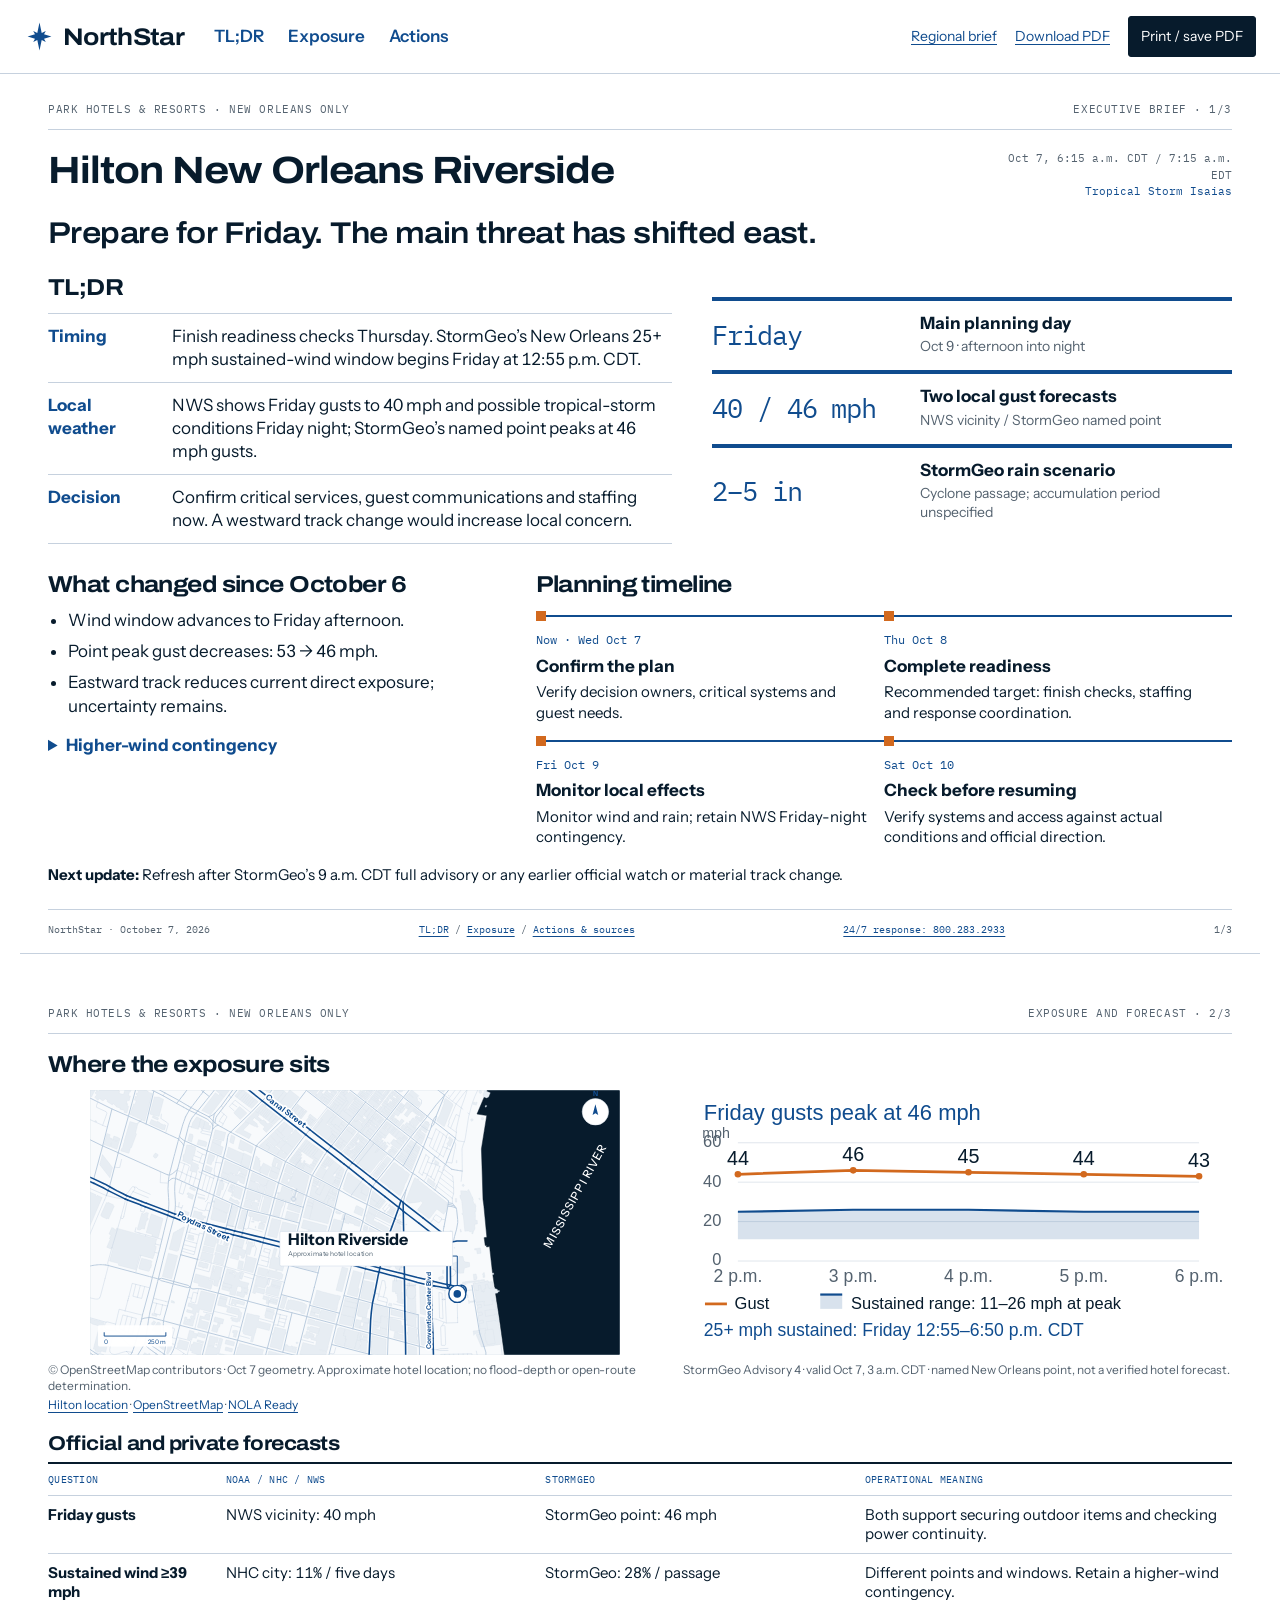
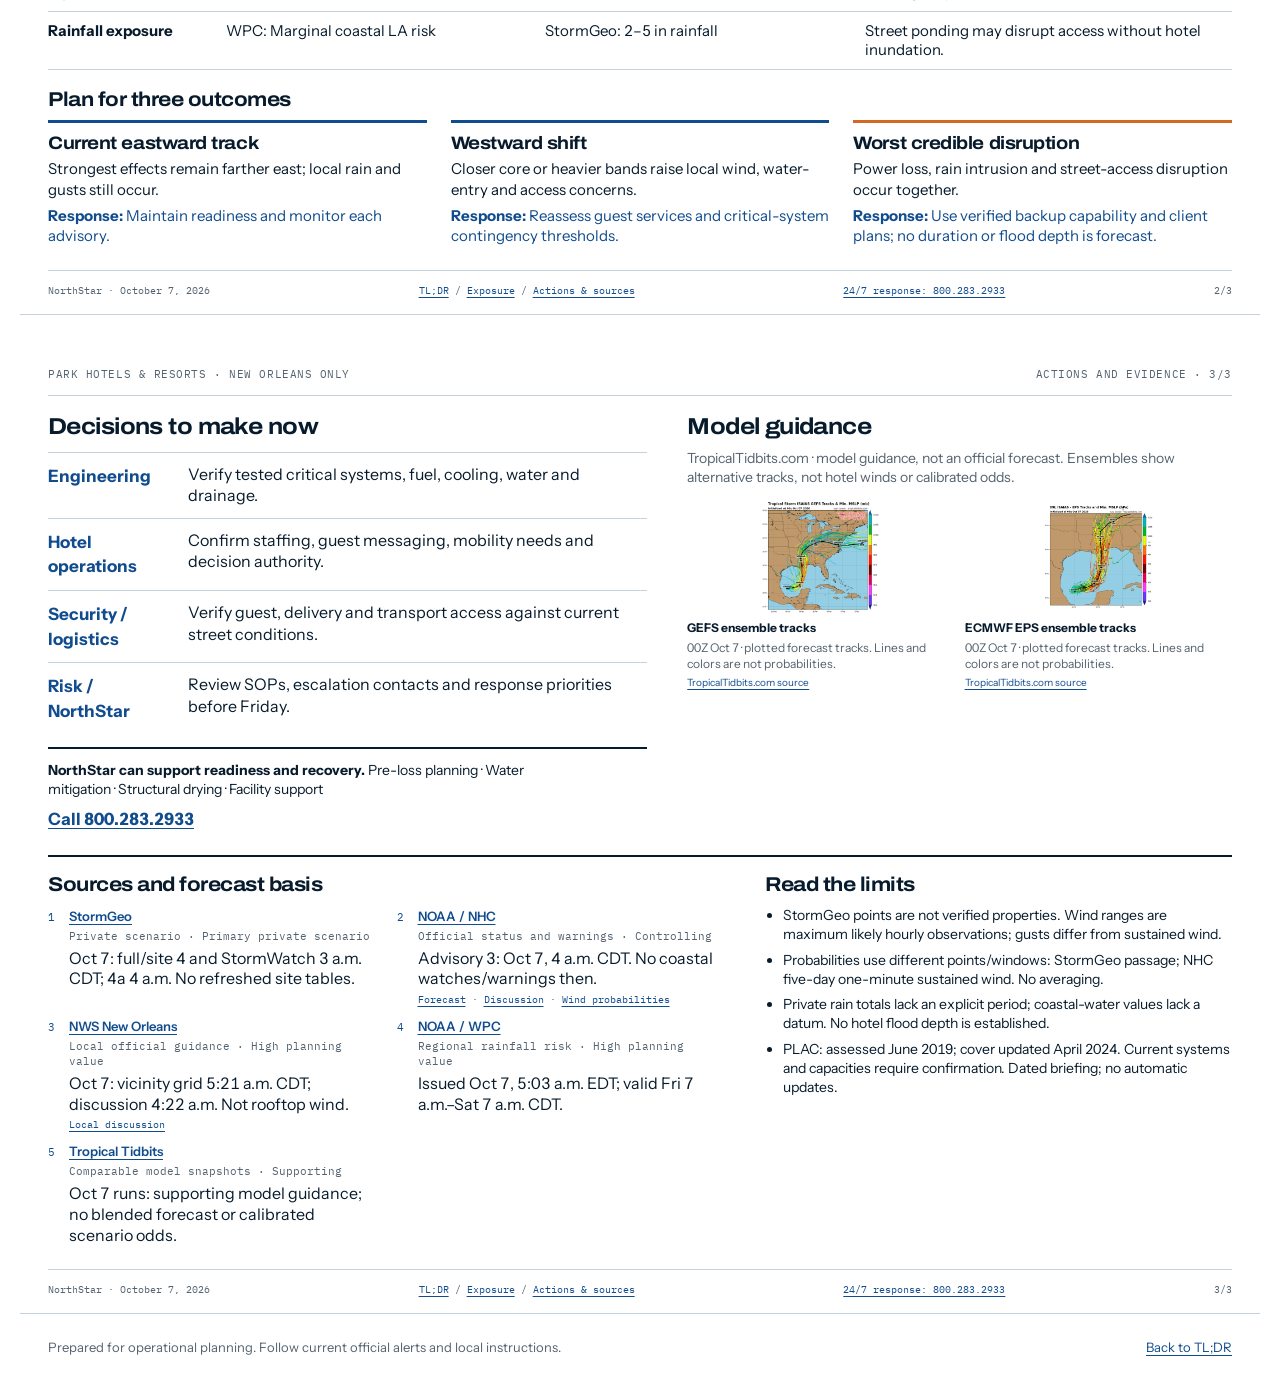
==== commit 3f28f971: "Revise October 7 weather briefs with TLDR, site visuals and forecast comparisons" ====
--- a/hilton-riverside/index.html
+++ b/hilton-riverside/index.html
@@ -1,320 +1,28 @@
 <!doctype html>
-<html lang="en" class="motion-ready">
-<head>
-  <meta charset="utf-8">
-  <meta name="viewport" content="width=device-width, initial-scale=1">
-  <meta name="theme-color" content="#071B2C">
-  <meta name="description" content="Hilton New Orleans Riverside weather and continuity briefing from NorthStar. October 6, 2026 forecast snapshot, property context and hotel readiness priorities.">
-  <meta property="og:title" content="Hilton New Orleans Riverside | NorthStar weather briefing">
-  <meta property="og:description" content="October 6, 2026: local forecast comparisons, hotel readiness priorities and scenarios.">
-  <meta property="og:url" content="https://northstarrecovery.github.io/gulf-disturbance-57-briefing/hilton-riverside/">
-  <title>Hilton New Orleans Riverside | NorthStar weather briefing</title>
-  <link rel="icon" href="assets/logos/northstar-compass-icon.png">
-  <link rel="stylesheet" href="styles/app.css">
-  <script defer src="scripts/vendor/gsap.min.js"></script>
-  <script defer src="scripts/vendor/ScrollTrigger.min.js"></script>
-  <script defer src="scripts/briefing-data.js"></script>
-  <script defer src="scripts/app.js"></script>
-</head>
-<body data-report-mode="full" data-print-label="NORTHSTAR WEATHER INTELLIGENCE">
-  <!--
-  THESIS: A weather brief is a decision instrument, not a forecast collage; it leads with the operating signal and makes every conclusion traceable.
-  OWN-WORLD: Deep navy fields, restrained gold punctuation, sharp evidence lines, tabular measurements, and hazard-coded semantic accents.
-  STORY: Orient in seconds, inspect site and geographic exposure, understand agreement and uncertainty, then align the next actions.
-  FIRST VIEWPORT: An asymmetric event thesis and a separate command panel sit over a restrained atmospheric field with direct routes to sites and sources.
-  FORM: NorthStar operational briefing, evolved from the Hawaii reference implementation; seed 135.
-  FINISH: unreviewed and undocumented is unfinished; this build ends with the finish review, the verdict, and DESIGN.md
-  -->
-  <a class="skip-link" href="#main">Skip to briefing</a>
-  <div class="scroll-progress" aria-hidden="true"><span id="scrollProgress"></span></div>
+<html lang="en"><head><meta charset="utf-8"><meta name="viewport" content="width=device-width,initial-scale=1"><meta name="theme-color" content="#071B2C"><title>Hilton New Orleans Riverside | NorthStar</title><meta name="description" content="Current guidance places the strongest effects east of New Orleans. Gusty winds, rain and access disruption still warrant hotel readiness."><meta property="og:title" content="Hilton New Orleans Riverside | NorthStar"><meta property="og:description" content="Prepare for Friday. The main threat has shifted east."><meta property="og:url" content="https://northstarrecovery.github.io/gulf-disturbance-57-briefing/hilton-riverside/"><link rel="stylesheet" href="styles.css"><script src="app.js" defer></script></head>
+<body><a class="skip" href="#summary">Skip to briefing</a>
+<header class="site-head"><a class="brand" href="#summary" aria-label="NorthStar briefing"><img src="assets/logos/star-mark-blue.svg" alt=""><span>NorthStar</span></a><nav aria-label="Briefing sections"><a href="#summary">TL;DR</a><a href="#exposure">Exposure</a><a href="#decisions">Actions</a></nav><div class="tools"><a href="https://northstarrecovery.github.io/gulf-disturbance-57-briefing/">Regional brief</a><a class="pdf-download" href="briefing.pdf">Download PDF</a><button type="button" data-print>Print / save PDF</button></div></header>
+<main>
+<section class="sheet summary-sheet" id="summary" aria-labelledby="brief-title">
+<div class="first-sheet-head"><div class="print-brand"><img src="assets/logos/star-mark-blue.svg" alt=""><span>NorthStar</span></div><div class="sheet-head"><span>Park Hotels &amp; Resorts · New Orleans only</span><span>Executive brief · 1/3</span></div></div>
+<div class="summary-title"><h1 id="brief-title">Hilton New Orleans Riverside</h1><p class="stamp">Oct 7, 6:15 a.m. CDT / 7:15 a.m. EDT<span>Tropical Storm Isaias</span></p></div>
+<p class="headline">Prepare for Friday. The main threat has shifted east.</p>
+<div class="summary-main"><div class="tldr"><h2>TL;DR</h2><ol><li><span class="tldr-label">Timing</span><p>Finish readiness checks Thursday. StormGeo’s New Orleans 25+ mph sustained-wind window begins Friday at 12:55 p.m. CDT.</p></li><li><span class="tldr-label">Local weather</span><p>NWS shows Friday gusts to 40 mph and possible tropical-storm conditions Friday night; StormGeo’s named point peaks at 46 mph gusts.</p></li><li><span class="tldr-label">Decision</span><p>Confirm critical services, guest communications and staffing now. A westward track change would increase local concern.</p></li></ol></div><div class="metrics" aria-label="Key forecast figures"><div class="metric"><strong>Friday</strong><span>Main planning day</span><p>Oct 9 · afternoon into night</p></div><div class="metric"><strong>40 / 46 mph</strong><span>Two local gust forecasts</span><p>NWS vicinity / StormGeo named point</p></div><div class="metric"><strong>2–5 in</strong><span>StormGeo rain scenario</span><p>Cyclone passage; accumulation period unspecified</p></div></div></div>
+<div class="summary-bottom"><div class="change-block"><h2>What changed since October 6</h2><ul><li>Wind window advances to Friday afternoon.</li><li>Point peak gust decreases: 53 → 46 mph.</li><li>Eastward track reduces current direct exposure; uncertainty remains.</li></ul><details class="point-details"><summary>Higher-wind contingency</summary><div class="technical"><div class="technical-item"><strong>Intensity tail</strong><p>Sustained ≥74 mph: StormGeo 9%; NHC city 1%. Different points/windows; neither measures hotel damage.</p></div></div></details></div><div class="timing"><h2>Planning timeline</h2><ol><li><span class="time">Now · Wed Oct 7</span><strong>Confirm the plan</strong><p>Verify decision owners, critical systems and guest needs.</p></li><li><span class="time">Thu Oct 8</span><strong>Complete readiness</strong><p>Recommended target: finish checks, staffing and response coordination.</p></li><li><span class="time">Fri Oct 9</span><strong>Monitor local effects</strong><p>Monitor wind and rain; retain NWS Friday-night contingency.</p></li><li><span class="time">Sat Oct 10</span><strong>Check before resuming</strong><p>Verify systems and access against actual conditions and official direction.</p></li></ol></div></div>
+<p class="next-update"><strong>Next update:</strong> Refresh after StormGeo’s 9 a.m. CDT full advisory or any earlier official watch or material track change.</p><footer class="sheet-foot"><span>NorthStar · October 7, 2026</span><nav aria-label="Briefing contents"><a href="#summary">TL;DR</a> / <a href="#exposure">Exposure</a> / <a href="#decisions">Actions &amp; sources</a></nav><a href="tel:8002832933">24/7 response: 800.283.2933</a><span>1/3</span></footer></section>
 
-  <header class="topbar" id="topbar">
-    <a class="brand" href="#top" aria-label="NorthStar briefing home">
-      <img src="assets/logos/star-mark-white.svg" alt=""><span class="brand-wordmark">NorthStar<small>We Bring Answers.</small></span>
-    </a>
-    <div class="status" aria-live="polite">
-      <span class="status-dot" aria-hidden="true"></span>
-      <span id="headerStatus">Weather intelligence briefing</span>
-    </div>
-    <div class="where" id="whereLabel">Client briefing</div>
-  </header>
+<section class="sheet exposure-sheet" id="exposure" aria-labelledby="exposure-title">
+<div class="sheet-head"><span>Park Hotels &amp; Resorts · New Orleans only</span><span>Exposure and forecast · 2/3</span></div>
+<div class="section-heading"><h2 id="exposure-title">Where the exposure sits</h2></div>
+<div class="visual-pair"><figure class="visual map"><img src="assets/hilton-vicinity.svg" alt="Geographic map locating Hilton New Orleans Riverside and nearby streets on the Mississippi River. No hazard footprint or current road status is shown." loading="eager"><figcaption>© OpenStreetMap contributors · Oct 7 geometry. Approximate hotel location; no flood-depth or open-route determination.<span class="geo-sources"><a href="https://www.hilton.com/en/hotels/msynhhh-hilton-new-orleans-riverside/hotel-location/">Hilton location</a> · <a href="https://www.openstreetmap.org/copyright">OpenStreetMap</a> · <a href="https://ready.nola.gov/rain/">NOLA Ready</a></span></figcaption></figure><figure class="visual chart"><img src="assets/hotel-wind.svg" alt="StormGeo New Orleans Friday hourly gusts: 44 mph at 2 p.m., 46 at 3 p.m., 45 at 4 p.m., 44 at 5 p.m., 43 at 6 p.m. Upper sustained range peaks at 26 mph." loading="eager"><figcaption>StormGeo Advisory 4 · valid Oct 7, 3 a.m. CDT · named New Orleans point, not a verified hotel forecast.</figcaption></figure></div>
+<div class="comparison"><h2>Official and private forecasts</h2><table><thead><tr><th scope="col">Question</th><th scope="col">NOAA / NHC / NWS</th><th scope="col">StormGeo</th><th scope="col">Operational meaning</th></tr></thead><tbody><tr><th scope="row">Friday gusts</th><td data-label="NOAA / NHC / NWS">NWS vicinity: 40 mph</td><td data-label="StormGeo">StormGeo point: 46 mph</td><td data-label="Operational meaning">Both support securing outdoor items and checking power continuity.</td></tr><tr><th scope="row">Sustained wind ≥39 mph</th><td data-label="NOAA / NHC / NWS">NHC city: 11% / five days</td><td data-label="StormGeo">StormGeo: 28% / passage</td><td data-label="Operational meaning">Different points and windows. Retain a higher-wind contingency.</td></tr><tr><th scope="row">Rainfall exposure</th><td data-label="NOAA / NHC / NWS">WPC: Marginal coastal LA risk</td><td data-label="StormGeo">StormGeo: 2–5 in rainfall</td><td data-label="Operational meaning">Street ponding may disrupt access without hotel inundation.</td></tr></tbody></table></div>
+<div class="scenario-wrap"><h2>Plan for three outcomes</h2><div class="scenarios"><article class="scenario"><h3>Current eastward track</h3><p>Strongest effects remain farther east; local rain and gusts still occur.</p><p><strong>Response:</strong> Maintain readiness and monitor each advisory.</p></article><article class="scenario"><h3>Westward shift</h3><p>Closer core or heavier bands raise local wind, water-entry and access concerns.</p><p><strong>Response:</strong> Reassess guest services and critical-system contingency thresholds.</p></article><article class="scenario"><h3>Worst credible disruption</h3><p>Power loss, rain intrusion and street-access disruption occur together.</p><p><strong>Response:</strong> Use verified backup capability and client plans; no duration or flood depth is forecast.</p></article></div></div>
+<footer class="sheet-foot"><span>NorthStar · October 7, 2026</span><nav aria-label="Briefing contents"><a href="#summary">TL;DR</a> / <a href="#exposure">Exposure</a> / <a href="#decisions">Actions &amp; sources</a></nav><a href="tel:8002832933">24/7 response: 800.283.2933</a><span>2/3</span></footer></section>
 
-  <nav class="section-dots" id="sectionDots" aria-label="Briefing sections"></nav>
-  <a class="readiness-fab" id="readinessFab" href="#readiness" tabindex="-1" aria-hidden="true">
-    <span>Readiness alignment</span><strong id="fabCount">0/0</strong>
-  </a>
-
-  <main id="main" tabindex="-1">
-    <section class="hero section-watch" id="top" data-section="Briefing">
-      <canvas id="windCanvas" aria-hidden="true"></canvas>
-      <div class="hero-gridlines" aria-hidden="true"></div>
-      <div class="storm-orbit" aria-hidden="true">
-        <svg class="storm-symbol" viewBox="0 0 800 800">
-          <g class="spin">
-            <path d="M400 400C480 290 636 302 724 426C603 362 496 378 429 467C347 576 184 531 84 395C221 481 333 486 400 400Z"/>
-            <path d="M401 399C501 475 490 631 362 720C431 594 420 486 332 421C224 341 274 177 416 87C323 219 316 332 401 399Z"/>
-            <path d="M399 401C312 493 162 455 91 315C198 425 310 446 390 369C489 273 646 337 713 486C606 364 493 338 399 401Z"/>
-          </g>
-          <circle class="storm-eye" cx="400" cy="400" r="34"/>
-          <circle class="storm-core" cx="400" cy="400" r="5"/>
-        </svg>
-      </div>
-
-      <div class="container hero-layout">
-        <div class="hero-copy reveal">
-          <div class="eyebrow" id="heroEyebrow">NorthStar client weather brief</div>
-          <h1 id="heroTitle">Event intelligence.<br><span class="gold">Decision ready.</span></h1>
-          <p class="hero-deck" id="heroDeck">Replace the planning data with verified event and site intelligence before publication.</p>
-          <div class="hero-actions">
-            <a class="button primary" href="#sites">Review local wind</a>
-            <a class="button ghost" href="#contents">Open contents</a>
-          </div>
-          <div class="hero-meta" id="heroMeta"></div>
-          <div class="freshness-rail" id="freshnessRail" aria-label="Source freshness"></div>
-        </div>
-
-        <aside class="hero-command" aria-label="Current decision signal">
-          <div class="command-topline"><span>Decision signal</span><em id="freshnessStatus">Draft / unverified</em></div>
-          <div class="command-source-line" id="commandSourceLine">StormGeo private scenario · official status verified separately</div>
-          <p id="decisionSignal">Replace this planning statement with the verified operating signal.</p>
-          <div class="countdown-block">
-            <span class="micro" id="countdownEyebrow">Next decision window</span>
-            <strong id="countdownValue">TBD</strong>
-            <span id="countdownLabel">Awaiting verified timing</span>
-          </div>
-          <div class="command-footer">
-            <span><b>Next update</b><br><span id="nextUpdateStatus">Not scheduled</span></span>
-            <a href="#sources">Review evidence</a>
-          </div>
-        </aside>
-      </div>
-      <a class="scroll-cue" href="#tldr"><span>Read the signal</span></a>
-    </section>
-
-    <section class="light section-watch" id="tldr" data-section="TL;DR">
-      <div class="container">
-        <div class="section-head reveal">
-          <div class="kicker">Executive TL;DR</div>
-          <h2 id="tldrHeadline">What matters now.</h2>
-          <p id="tldrSummary">This page is intentionally concise. The forecast, geographic, and source detail follows.</p>
-        </div>
-        <div class="tldr-layout reveal">
-          <div class="tldr-primary" id="tldrPrimary"></div>
-          <div class="tldr-secondary" id="tldrSecondary"></div>
-        </div>
-        <nav class="brief-toc reveal" id="contents" aria-label="Briefing contents">
-          <h3>Briefing contents</h3>
-          <div id="tocLinks"><a href="#exposure-map">Hotel location and exposure</a><a href="#plac-review">Property assessment review</a><a href="#local-forecast">Local official forecast</a></div>
-        </nav>
-      </div>
-    </section>
-
-    <section class="dark section-watch full-only" id="snapshot" data-section="Event snapshot">
-      <div class="container">
-        <div class="section-head reveal">
-          <div class="kicker">Event snapshot</div>
-          <h2 id="snapshotHeadline">Verified conditions and forecast signals.</h2>
-          <p id="snapshotSummary"></p>
-          <a class="back-to-contents" href="#contents">Back to contents</a>
-        </div>
-        <div class="signal-grid reveal" id="signalGrid"></div>
-        <div class="signal-brief reveal" id="signalBrief"></div>
-      </div>
-    </section>
-
-    <section class="dark section-watch full-only" id="forecast" data-section="Forecast scenario">
-      <div class="container">
-        <div class="section-head reveal">
-          <div class="kicker">Forecast scenario</div>
-          <h2 id="forecastHeadline">Primary scenario and uncertainty.</h2>
-          <p id="forecastSummary"></p>
-          <a class="back-to-contents" href="#contents">Back to contents</a>
-        </div>
-        <div class="track-layout">
-          <figure class="track-frame reveal" id="forecastVisual"></figure>
-          <div class="forecast-ladder reveal" id="forecastLadder" role="list" aria-label="Forecast timeline"></div>
-        </div>
-        <div class="uncertainty-strip reveal" id="uncertaintyStrip"></div>
-      </div>
-    </section>
-
-    <section class="light section-watch" id="sites" data-section="Site impacts">
-      <div class="container">
-        <div class="section-head split reveal">
-          <div>
-            <div class="kicker">Site impacts</div>
-            <h2 id="sitesHeadline">Compare the forecast at each operating location.</h2>
-            <p id="sitesSummary"></p>
-            <a class="back-to-contents" href="#contents">Back to contents</a>
-          </div>
-          <div class="site-switch" id="siteSwitch" role="group" aria-label="Select detailed site forecast"></div>
-        </div>
-        <div class="site-summary-grid reveal" id="siteSummaryGrid"></div>
-        <div class="wind-lab reveal">
-          <div class="wind-chart-card">
-            <div class="chart-head">
-              <div><span>Forecast profile</span><h3 id="chartTitle">Site forecast chart</h3></div>
-              <div class="chart-legend"><span class="sustained">Sustained</span><span class="gust">Gust</span></div>
-            </div>
-            <div class="chart-scroll" id="chartScroll" tabindex="0" aria-label="Scrollable hourly forecast chart">
-              <svg id="windChart" viewBox="0 0 920 380" role="img" aria-labelledby="chartTitle chartDataSummary"></svg>
-            </div>
-            <p class="chart-scroll-hint">Swipe or use arrow keys to inspect the complete profile.</p>
-            <p class="sr-only" id="chartDataSummary" role="status" aria-live="polite"></p>
-          </div>
-          <aside class="wind-readout" aria-live="polite">
-            <span class="micro">Selected site</span>
-            <h3 id="readoutSite">No site selected</h3>
-            <div class="readout-grid">
-              <div><span>Impact window</span><b id="readoutWindow">—</b></div>
-              <div><span>Peak period</span><b id="readoutPeak">—</b></div>
-              <div><span>Precipitation</span><b id="readoutRain">—</b></div>
-              <div><span>Geographic resolution</span><b id="readoutResolution">—</b></div>
-            </div>
-            <p id="readoutNote"></p>
-          </aside>
-        </div>
-        <div class="print-site-table print-only" id="printSiteTable"></div>
-      </div>
-    </section>
-
-    <section class="dark section-watch" id="geography" data-section="Geographic exposure">
-      <div class="container">
-        <div class="section-head reveal">
-          <div class="kicker">Geographic exposure</div>
-          <h2 id="geographyHeadline">Forecast intensity is only half the site story.</h2>
-          <p id="geographySummary"></p>
-          <a class="back-to-contents" href="#contents">Back to contents</a>
-        </div>
-        <div class="geography-grid reveal" id="geographyGrid"></div>
-        <div class="resolution-note reveal" id="resolutionNote"></div>
-      </div>
-    </section>
-
-    <section class="light section-watch" id="timeline" data-section="Decision timeline">
-      <div class="container">
-        <div class="section-head reveal">
-          <div class="kicker">Decision timeline</div>
-          <h2 id="timelineHeadline">Align information before conditions compress the options.</h2>
-          <p id="timelineSummary"></p>
-          <a class="back-to-contents" href="#contents">Back to contents</a>
-        </div>
-        <div class="decision-clock reveal">
-          <div class="gate-rail" id="gateRail" role="tablist" aria-label="Decision timeline"></div>
-          <article class="gate-detail" id="gateDetail" role="tabpanel" tabindex="0" aria-live="polite"></article>
-        </div>
-      </div>
-    </section>
-
-    <section class="dark section-watch full-only" id="confidence" data-section="Confidence and agreement">
-      <div class="container">
-        <div class="section-head reveal">
-          <div class="kicker">Confidence and agreement</div>
-          <h2 id="confidenceHeadline">Agreement matters; provenance matters more.</h2>
-          <p id="confidenceSummary"></p>
-          <a class="back-to-contents" href="#contents">Back to contents</a>
-        </div>
-        <div class="confidence-layout reveal">
-          <div class="confidence-posture" id="confidencePosture"></div>
-          <div class="agreement-table-wrap" id="agreementTable"></div>
-        </div>
-      </div>
-    </section>
-
-    <section class="light section-watch full-only" id="readiness" data-section="Readiness alignment">
-      <div class="container">
-        <div class="readiness-head reveal">
-          <div>
-            <div class="kicker">Readiness alignment</div>
-            <h2 id="readinessHeadline">One shared operating picture.</h2>
-            <p id="readinessSummary"></p>
-            <a class="back-to-contents" href="#contents">Back to contents</a>
-          </div>
-          <div class="score-ring" aria-live="polite">
-            <svg viewBox="0 0 120 120" aria-hidden="true"><circle class="track" cx="60" cy="60" r="52"/><circle class="fill" id="scoreArc" cx="60" cy="60" r="52"/></svg>
-            <strong id="scoreText">0/0</strong><span>aligned</span>
-          </div>
-        </div>
-        <div class="check-grid reveal" id="checkGrid"></div>
-        <div class="tool-row reveal">
-          <button class="button outline" type="button" id="copyReadiness">Copy status summary</button>
-          <button class="button outline" type="button" id="focusOpen">Focus open items</button>
-          <button class="button outline" type="button" id="resetReadiness">Reset</button>
-          <button class="button outline" type="button" id="printBrief">Print / save PDF</button>
-        </div>
-      </div>
-    </section>
-
-    <section class="dark section-watch full-only" id="roles" data-section="Role lens">
-      <div class="container">
-        <div class="section-head reveal">
-          <div class="kicker">Role lens</div>
-          <h2 id="rolesHeadline">Same event. Different evidence questions.</h2>
-          <p id="rolesSummary"></p>
-          <a class="back-to-contents" href="#contents">Back to contents</a>
-        </div>
-        <div class="role-layout reveal">
-          <form class="role-builder" aria-label="Select role and site">
-            <label>Partner role<select id="roleSelect"></select></label>
-            <label>Site<select id="roleSiteSelect"></select></label>
-          </form>
-          <article class="role-output" aria-live="polite">
-            <div class="role-score"><span>Priority lens</span><strong id="rolePriority">Evidence first</strong></div>
-            <h3 id="roleTitle">Role / site</h3>
-            <ul id="roleActions"></ul>
-            <p id="roleBoundary"></p>
-          </article>
-        </div>
-        <div class="print-role-grid print-only" id="printRoleGrid"></div>
-      </div>
-    </section>
-
-    <section class="light section-watch full-only" id="appendix" data-section="Technical appendix">
-      <div class="container">
-        <div class="section-head reveal">
-          <div class="kicker">Technical appendix</div>
-          <h2 id="appendixHeadline">Forecast data, preserved with context.</h2>
-          <p id="appendixSummary"></p>
-          <a class="back-to-contents" href="#contents">Back to contents</a>
-        </div>
-        <div class="appendix-stack reveal" id="appendixStack"></div>
-      </div>
-    </section>
-
-    <section class="dark sources section-watch" id="sources" data-section="Sources and methodology">
-      <div class="container">
-        <div class="section-head reveal">
-          <div class="kicker">Sources and methodology</div>
-          <h2 id="sourcesHeadline">Every material statement should have a source and valid time.</h2>
-          <p id="sourcesSummary"></p>
-          <a class="back-to-contents" href="#contents">Back to contents</a>
-        </div>
-        <div class="source-grid reveal" id="sourceGrid"></div>
-        <div class="limits-note reveal" id="limitsNote"></div>
-      </div>
-    </section>
-    <section id="visual-evidence" class="dark section-watch full-only"><h2 id="visual-evidenceHeadline">Three views of Saturday morning.</h2></section>
-    <section id="exposure-map" class="light section-watch full-only"><h2 id="exposure-mapHeadline">Locate the hotel and its dependencies.</h2></section>
-    <section id="plac-review" class="light section-watch full-only"><h2 id="plac-reviewHeadline">Reconfirm the property assessment.</h2></section>
-    <section id="local-forecast" class="light section-watch full-only"><h2 id="local-forecastHeadline">The local forecast, period by period.</h2></section>
-    <section id="scenarios" class="dark section-watch full-only"><h2 id="scenariosHeadline">Three scenarios to plan around.</h2></section>
-    <section id="readiness-visual" class="light section-watch full-only"><h2 id="readiness-visualHeadline">Your readiness plan at a glance.</h2></section>
-    <section id="sources-2" class="dark section-watch full-only"><h2 id="sources-2Headline">Sources and their roles.</h2></section>
-    <section id="northstar-support" class="light section-watch full-only"><h2 id="northstar-supportHeadline">Protect the processes that cannot pause.</h2></section>
-  </main>
-
-  <footer class="footer">
-    <div class="container footer-grid">
-      <span class="brand-wordmark">NorthStar<small>We Bring Answers.</small></span>
-      <p id="footerStatement">Prepared for client decision support. Verify the data cut before distribution.</p>
-    </div>
-    <div class="container footer-fineprint" id="footerFineprint"></div>
-  </footer>
-
-  <dialog class="image-dialog" id="imageDialog" aria-label="Source image viewer" aria-describedby="dialogCaption">
-    <button type="button" id="closeDialog" aria-label="Close source image">Close image</button>
-    <img id="dialogImage" src="assets/logos/northstar-compass-icon.png" alt="">
-    <p id="dialogCaption"></p>
-  </dialog>
-</body>
-</html>
+<section class="sheet decisions-sheet" id="decisions" aria-labelledby="decisions-title">
+<div class="sheet-head"><span>Park Hotels &amp; Resorts · New Orleans only</span><span>Actions and evidence · 3/3</span></div>
+<div class="decision-grid"><div><h2 id="decisions-title">Decisions to make now</h2><ol class="actions"><li><span class="action-owner">Engineering</span><p>Verify tested critical systems, fuel, cooling, water and drainage.</p></li><li><span class="action-owner">Hotel operations</span><p>Confirm staffing, guest messaging, mobility needs and decision authority.</p></li><li><span class="action-owner">Security / logistics</span><p>Verify guest, delivery and transport access against current street conditions.</p></li><li><span class="action-owner">Risk / NorthStar</span><p>Review SOPs, escalation contacts and response priorities before Friday.</p></li></ol><div class="response"><p><strong>NorthStar can support readiness and recovery.</strong> Pre-loss planning · Water mitigation · Structural drying · Facility support</p><a href="tel:8002832933">Call 800.283.2933</a></div></div><aside class="models"><h2>Model guidance</h2><p class="model-guidance">TropicalTidbits.com · model guidance, not an official forecast. Ensembles show alternative tracks, not hotel winds or calibrated odds.</p><div class="model-strip" style="--model-count:2"><figure class="model"><a data-local-zoom href="assets/isaias-gefs-2026100700.png" aria-label="Open full GEFS ensemble tracks image"><img src="assets/isaias-gefs-2026100700.png" alt="Members show substantial track spread through the northern Gulf and inland; physics-based westward solutions remain present. The graphic expressly directs readers to official information for decisions." loading="eager"></a><figcaption><strong>GEFS ensemble tracks</strong><span>00Z Oct 7 · plotted forecast tracks. Lines and colors are not probabilities.</span><span class="model-provider"><a href="https://www.tropicaltidbits.com/storminfo/#09L">TropicalTidbits.com source</a></span></figcaption></figure><figure class="model"><a data-local-zoom href="assets/isaias-eps-2026100700.png" aria-label="Open full ECMWF EPS ensemble tracks image"><img src="assets/isaias-eps-2026100700.png" alt="Members differ across the central/northern Gulf and on northward timing. These physics-based trajectories do not eliminate the farther-east solutions discussed by NHC." loading="eager"></a><figcaption><strong>ECMWF EPS ensemble tracks</strong><span>00Z Oct 7 · plotted forecast tracks. Lines and colors are not probabilities.</span><span class="model-provider"><a href="https://www.tropicaltidbits.com/storminfo/#09L">TropicalTidbits.com source</a></span></figcaption></figure></div></aside></div>
+<div class="evidence-grid"><section aria-labelledby="sources-title"><h2 id="sources-title">Sources and forecast basis</h2><ol class="sources"><li><span class="source-number">1</span><div><a href="https://stormgeo.com/">StormGeo</a><p class="source-meta">Private scenario · Primary private scenario</p><p class="source-body">Oct 7: full/site 4 and StormWatch 3 a.m. CDT; 4a 4 a.m. No refreshed site tables.</p></div></li><li><span class="source-number">2</span><div><a href="https://www.nhc.noaa.gov/archive/2026/al09/al092026.public.003.shtml">NOAA / NHC</a><p class="source-meta">Official status and warnings · Controlling</p><p class="source-body">Advisory 3: Oct 7, 4 a.m. CDT. No coastal watches/warnings then.</p><div class="source-links"><a href="https://www.nhc.noaa.gov/archive/2026/al09/al092026.fstadv.003.shtml">Forecast</a> · <a href="https://www.nhc.noaa.gov/archive/2026/al09/al092026.discus.003.shtml">Discussion</a> · <a href="https://www.nhc.noaa.gov/archive/2026/al09/al092026.wndprb.003.shtml">Wind probabilities</a></div></div></li><li><span class="source-number">3</span><div><a href="https://forecast.weather.gov/MapClick.php?lat=29.946&amp;lon=-90.063">NWS New Orleans</a><p class="source-meta">Local official guidance · High planning value</p><p class="source-body">Oct 7: vicinity grid 5:21 a.m. CDT; discussion 4:22 a.m. Not rooftop wind.</p><div class="source-links"><a href="https://forecast.weather.gov/product.php?format=TXT&amp;glossary=0&amp;highlight=off&amp;issuedby=LIX&amp;product=AFD&amp;site=NWS&amp;version=1">Local discussion</a></div></div></li><li><span class="source-number">4</span><div><a href="https://www.wpc.ncep.noaa.gov/qpf/ero.php?opt=curr&amp;day=3">NOAA / WPC</a><p class="source-meta">Regional rainfall risk · High planning value</p><p class="source-body">Issued Oct 7, 5:03 a.m. EDT; valid Fri 7 a.m.–Sat 7 a.m. CDT.</p></div></li><li><span class="source-number">5</span><div><a href="https://www.tropicaltidbits.com/analysis/models/">Tropical Tidbits</a><p class="source-meta">Comparable model snapshots · Supporting</p><p class="source-body">Oct 7 runs: supporting model guidance; no blended forecast or calibrated scenario odds.</p></div></li></ol></section><section class="limits" aria-labelledby="limits-title"><h2 id="limits-title">Read the limits</h2><ul><li>StormGeo points are not verified properties. Wind ranges are maximum likely hourly observations; gusts differ from sustained wind.</li><li>Probabilities use different points/windows: StormGeo passage; NHC five-day one-minute sustained wind. No averaging.</li><li>Private rain totals lack an explicit period; coastal-water values lack a datum. No hotel flood depth is established.</li><li>PLAC: assessed June 2019; cover updated April 2024. Current systems and capacities require confirmation. Dated briefing; no automatic updates.</li></ul></section></div>
+<footer class="sheet-foot"><span>NorthStar · October 7, 2026</span><nav aria-label="Briefing contents"><a href="#summary">TL;DR</a> / <a href="#exposure">Exposure</a> / <a href="#decisions">Actions &amp; sources</a></nav><a href="tel:8002832933">24/7 response: 800.283.2933</a><span>3/3</span></footer></section>
+</main><div class="web-foot"><p>Prepared for operational planning. Follow current official alerts and local instructions.</p><a href="#summary">Back to TL;DR</a></div>
+</body></html>
--- a/hilton-riverside/styles.css
+++ b/hilton-riverside/styles.css
@@ -0,0 +1,31 @@
+@font-face{font-family:Archivo;src:url('assets/fonts/Archivo.ttf') format('truetype');font-weight:100 900;font-display:swap}
+@font-face{font-family:Instrument;src:url('assets/fonts/Instrument.ttf') format('truetype');font-weight:400 700;font-display:swap}
+@font-face{font-family:Plex;src:url('assets/fonts/Plex.ttf') format('truetype');font-weight:100 700;font-display:swap}
+:root{--navy:#071B2C;--blue:#104C8E;--copper:#D2691E;--copper-text:#B85510;--muted:#54626F;--line:#C6D1DE;--white:#fff}
+*{box-sizing:border-box}html{scroll-behavior:smooth;scroll-padding-top:95px}body{margin:0;background:var(--white);color:var(--navy);font:17px/1.45 Instrument,Arial,sans-serif;font-variant-numeric:tabular-nums}a{color:var(--blue);text-underline-offset:3px;text-decoration-thickness:1px}a:hover{text-decoration-thickness:2px}button{font:inherit}h1,h2,h3,p,ul,ol,figure{margin:0}h1,h2,h3{font-family:Archivo,Arial,sans-serif;font-variation-settings:'wdth' 112;font-weight:700;letter-spacing:-.025em;line-height:1.12;text-wrap:balance}h1{font-size:clamp(27px,3vw,38px)}h2{font-size:23px}h3{font-size:18px}p,li{overflow-wrap:break-word}button,a{touch-action:manipulation}button:focus-visible,a:focus-visible,summary:focus-visible{outline:3px solid var(--copper);outline-offset:4px}::selection{background:var(--navy);color:var(--white)}.skip{position:fixed;left:12px;top:-80px;z-index:20;background:var(--white);padding:12px}.skip:focus{top:12px}.site-head{position:sticky;top:0;z-index:10;display:flex;align-items:center;gap:30px;min-height:74px;padding:14px max(24px,calc((100vw - 1240px)/2));background:var(--white);border-bottom:1px solid var(--line)}.brand{display:flex;align-items:center;gap:8px;white-space:nowrap;text-decoration:none;color:var(--navy);font:700 24px Archivo,sans-serif;letter-spacing:-.028em;font-variation-settings:'wdth' 112}.brand img{width:31px;height:31px}.site-head nav{display:flex;gap:24px}.site-head nav a{font-weight:600;text-decoration:none}.tools{margin-left:auto;display:flex;gap:18px;align-items:center;font-size:14px}.tools button{border:1px solid var(--navy);border-radius:3px;background:var(--navy);color:var(--white);padding:9px 12px;cursor:pointer}.tools button:hover{background:var(--blue)}main{max-width:1240px;margin:auto}.sheet{padding:28px 28px 16px;position:relative;scroll-margin-top:84px;border-bottom:1px solid var(--line)}.sheet+.sheet{margin-top:24px}.sheet-head{display:flex;justify-content:space-between;gap:20px;font:11px/1.4 Plex,monospace;text-transform:uppercase;letter-spacing:.05em;color:var(--muted);padding-bottom:12px;border-bottom:1px solid var(--line)}.summary-title{display:flex;align-items:flex-start;gap:24px;justify-content:space-between;padding-top:20px}.stamp{flex:0 0 230px;font:11px/1.5 Plex,monospace;color:var(--muted);text-align:right}.stamp span{display:block;color:var(--blue)}.headline{font:600 clamp(21px,2.6vw,30px)/1.18 Archivo,sans-serif;font-variation-settings:'wdth' 112;letter-spacing:-.018em;max-width:48ch;margin:16px 0 24px;text-wrap:balance}.summary-main{display:grid;grid-template-columns:1.2fr 1fr;gap:40px}.tldr h2{margin-bottom:12px}.tldr ol{list-style:none;padding:0}.tldr li{display:grid;grid-template-columns:92px 1fr;gap:12px;padding:11px 0;border-top:1px solid var(--line);line-height:1.35}.tldr li:last-child{border-bottom:1px solid var(--line)}.tldr-label{font-weight:700;color:var(--blue)}.metrics{display:grid;grid-template-columns:repeat(3,1fr);gap:18px;align-self:center}.metric{padding-top:13px;border-top:4px solid var(--blue)}.metric strong{display:block;font:700 30px/1.05 Plex,monospace;letter-spacing:-.04em;color:var(--blue);white-space:nowrap}.metric span{display:block;font-weight:700;margin-top:8px;line-height:1.2}.metric p{margin-top:7px;font-size:14px;line-height:1.35;color:var(--muted)}.summary-bottom{display:grid;grid-template-columns:.9fr 1.4fr;gap:40px;margin-top:28px}.change-block ul{padding-left:20px;margin:11px 0 10px}.change-block li{margin-bottom:6px}.source-note{color:var(--muted);font-size:14px;line-height:1.4}.timing ol{list-style:none;padding:0;display:grid;grid-template-columns:repeat(3,1fr);margin-top:18px}.timing li{position:relative;border-top:2px solid var(--blue);padding:15px 14px 0 0}.timing li:before{content:'';position:absolute;top:-6px;left:0;width:10px;height:10px;background:var(--copper)}.timing .time{font:12px/1.3 Plex,monospace;color:var(--blue);display:block;margin-bottom:8px}.timing strong{font-weight:700;display:block;line-height:1.2;margin-bottom:6px}.timing p{font-size:15px;line-height:1.35}.sheet-foot{display:flex;justify-content:space-between;gap:20px;align-items:center;font:10px/1.5 Plex,monospace;color:var(--muted);border-top:1px solid var(--line);padding-top:12px;margin-top:24px}.section-heading{display:flex;justify-content:space-between;align-items:baseline;gap:32px;margin:18px 0 12px}.section-heading p{max-width:55ch;font-size:14px;color:var(--muted)}.visual-pair{display:grid;grid-template-columns:1.12fr 1fr;gap:20px}.visual img{display:block;width:100%;height:265px;object-fit:contain;object-position:center;background:var(--white)}figcaption{font-size:12px;line-height:1.35;color:var(--muted);padding-top:7px}.comparison{margin-top:18px}.comparison h2{font-size:20px;margin-bottom:8px}table{border-collapse:collapse;width:100%;table-layout:fixed;font-size:15px;line-height:1.3}th,td{text-align:left;vertical-align:top;padding:9px 12px 9px 0;border-bottom:1px solid var(--line)}thead th{font:10px/1.3 Plex,monospace;color:var(--blue);text-transform:uppercase;letter-spacing:.025em;border-top:2px solid var(--navy)}th:first-child{width:15%}th:nth-child(2),th:nth-child(3){width:27%}th:nth-child(4){width:31%}tbody th{font-weight:700}td:last-child{padding-right:0}.scenario-wrap{margin-top:18px}.scenario-wrap>h2{font-size:20px;margin-bottom:10px}.scenarios{display:grid;grid-template-columns:repeat(3,1fr);gap:24px}.scenario{border-top:3px solid var(--blue);padding-top:10px}.scenario:last-child{border-color:var(--copper)}.scenario p{font-size:15px;line-height:1.35;margin-top:6px}.scenario p:last-child{color:var(--blue)}.decision-grid{display:grid;grid-template-columns:1.1fr 1fr;gap:40px;margin-top:18px}.actions{padding:0;list-style:none;margin-top:12px}.actions li{display:grid;grid-template-columns:125px 1fr;gap:15px;border-top:1px solid var(--line);padding:11px 0}.action-owner{font-weight:700;color:var(--blue)}.actions p{font-size:16px;line-height:1.35}.response{margin-top:12px;padding-top:12px;border-top:2px solid var(--navy)}.response p{font-size:14px;line-height:1.4;max-width:60ch}.response a{display:inline-block;margin-top:7px;font-weight:700}.models>p{font-size:14px;line-height:1.4;color:var(--muted);margin-top:9px}.model-strip{display:grid;grid-template-columns:repeat(3,1fr);gap:10px;margin-top:13px}.model img{display:block;width:100%;height:112px;object-fit:cover}.model a:focus-visible{display:block}.model figcaption{font-size:12px}.model figcaption strong{display:block;color:var(--navy);font-weight:700;margin-bottom:4px}.model figcaption span{display:block}.evidence-grid{display:grid;grid-template-columns:1.2fr 1fr;gap:40px;border-top:2px solid var(--navy);margin-top:24px;padding-top:16px}.evidence-grid h2{font-size:20px}.sources{list-style:none;padding:0;display:grid;grid-template-columns:1fr 1fr;gap:11px 20px;margin-top:12px}.sources li{display:flex;gap:8px;font-size:13px;line-height:1.3}.source-number{font:11px/1.4 Plex,monospace;color:var(--blue);padding-top:2px;min-width:13px}.sources a{font-weight:600}.sources p{color:var(--muted);margin-top:4px;font-size:11px;line-height:1.35}.limits ul{padding-left:18px;margin-top:10px}.limits li{font-size:14px;line-height:1.35;margin-bottom:7px}.limits details{margin-top:12px;font-size:14px}.limits summary{cursor:pointer;color:var(--blue);font-weight:700}.limits details p{margin-top:7px}.web-foot{max-width:1240px;margin:0 auto;padding:24px 28px 40px;display:flex;gap:20px;justify-content:space-between;font-size:13px;color:var(--muted)}
+@media(max-width:1000px){.tools>a{display:none}.site-head{gap:25px}.summary-main{grid-template-columns:1fr 1fr;gap:26px}.metrics{gap:12px}.metric strong{font-size:24px}.summary-bottom,.decision-grid,.evidence-grid{gap:26px}.sheet-head{font-size:10px}.visual img{height:230px}}
+@media(max-width:700px){html{scroll-padding-top:135px}.site-head{padding:12px 18px;gap:12px;flex-wrap:wrap;min-height:auto}.brand{font-size:21px}.brand img{width:27px;height:27px}.site-head nav{order:3;flex-basis:100%;justify-content:space-between;padding-top:6px;font-size:15px;gap:16px}.tools button{font-size:12px;padding:7px 9px}.sheet{padding:20px 18px 14px;scroll-margin-top:116px}.sheet+.sheet{margin-top:12px}.sheet-head{gap:12px;align-items:flex-start;font-size:9px}.sheet-head span:first-child{max-width:62%}.sheet-head span:last-child{text-align:right}.summary-title{display:block;padding-top:17px}.stamp{text-align:left;margin-top:10px;font-size:10px}.stamp span{display:inline;margin-left:10px}.headline{font-size:24px;margin:16px 0 20px}.summary-main,.summary-bottom,.decision-grid,.evidence-grid{display:block}.tldr li{grid-template-columns:80px 1fr;gap:12px;font-size:16px}.tldr-label{font-size:15px}.metrics{margin-top:24px;gap:15px}.metric strong{font-size:23px;white-space:normal}.metric span{font-size:14px}.metric p{font-size:12px}.summary-bottom{margin-top:25px}.timing{margin-top:24px}.timing ol{display:block;margin-top:16px}.timing li{border-top:0;border-left:2px solid var(--blue);padding:0 0 18px 20px;display:grid;grid-template-columns:100px 1fr;gap:3px 12px}.timing li:before{left:-6px;top:0}.timing .time{grid-row:1/3;margin:0}.timing p{font-size:15px;grid-column:2}.timing strong{margin:0}.visual-pair{display:block}.visual+.visual{margin-top:20px}.visual img{height:auto;max-height:300px}.section-heading{display:block}.section-heading p{margin-top:8px}.comparison{overflow-x:auto}.comparison table{min-width:650px}.comparison h2{position:sticky;left:0}.scenarios{display:block}.scenario+.scenario{margin-top:18px}.scenario p{font-size:16px}.sheet-foot{gap:12px;font-size:8px;flex-wrap:wrap;margin-top:22px}.sheet-foot span:last-child{margin-left:auto}.actions li{grid-template-columns:98px 1fr;gap:13px}.action-owner{font-size:15px}.actions p{font-size:16px}.models{margin-top:24px}.model-strip{gap:10px}.model img{height:95px}.model figcaption{font-size:11px}.evidence-grid{margin-top:24px}.sources{gap:14px;grid-template-columns:1fr}.sources li{font-size:14px}.sources p{font-size:12px}.limits{margin-top:23px}.limits li{font-size:15px}.web-foot{display:block;padding:22px 18px 35px}.web-foot a{display:inline-block;margin-top:12px}}
+@media(prefers-reduced-motion:reduce){html{scroll-behavior:auto}}
+.metrics{display:flex;flex-direction:column;gap:14px;align-self:stretch;justify-content:center}.metric{display:grid;grid-template-columns:190px 1fr;gap:4px 18px;padding-top:12px}.metric strong{grid-row:1/3;font-size:27px;align-self:center}.metric span{margin:0}.metric p{margin:0}.timing ol{grid-template-columns:repeat(2,1fr);gap:17px 0}.model-strip{grid-template-columns:repeat(4,1fr)}.model img{object-fit:contain}.model-provider{margin-top:4px;font-size:10px}.geo-sources{display:block;margin-top:3px}.next-update{font-size:15px;line-height:1.3;margin:18px 0}.source-meta,.source-links{font:10px/1.4 Plex,monospace;color:var(--muted);margin-top:4px}.sources .source-body{font-size:16px;color:var(--navy);line-height:1.3}.technical{display:grid;gap:9px;margin-top:9px}.technical-item{font-size:16px;line-height:1.3}.technical-item strong{color:var(--blue)}.technical-item p{margin-top:3px!important}
+.print-brand{display:none}.point-details{margin-top:14px}.point-details summary{font-weight:700;color:var(--blue);cursor:pointer}.point-table{margin-top:9px;font-size:14px}.point-table th,.point-table td{width:auto!important;padding:6px 7px 6px 0}.point-table th:first-child{width:24%!important}.point-table thead th{font-size:9px}.point-table td{white-space:nowrap}.point-details .technical{font-size:16px}.model-strip{grid-template-columns:repeat(var(--model-count,4),1fr)}.evidence-grid{grid-template-columns:1.45fr 1fr}
+@media(max-width:1000px){.metric{grid-template-columns:165px 1fr}.metric strong{font-size:24px}}
+@media(max-width:700px){.metrics{display:flex;gap:15px}.metric{grid-template-columns:155px 1fr}.metric strong{font-size:23px;white-space:nowrap}.metric span{font-size:15px}.metric p{font-size:13px}.timing ol{display:block}.model-strip{grid-template-columns:repeat(2,1fr)}.model img{height:115px}.model figcaption{font-size:12px}.source-meta,.source-links{font-size:11px}.sources .source-body{font-size:15px}.next-update{font-size:15px;margin-top:8px}.technical-item{font-size:15px}}
+@media screen and (max-width:700px){.comparison{overflow:visible}.comparison table{min-width:0;display:block;font-size:16px}.comparison thead{display:none}.comparison tbody,.comparison tr,.comparison th,.comparison td{display:block;width:100%}.comparison tr{border-top:2px solid var(--navy);margin-bottom:20px}.comparison th{font-size:18px;border:0;padding:12px 0 8px}.comparison td{display:grid;grid-template-columns:115px 1fr;gap:12px;padding:9px 0;border-top:1px solid var(--line);border-bottom:0}.comparison td:before{content:attr(data-label);font-size:12px;font-weight:700;color:var(--blue);line-height:1.35}.comparison td:last-child{border-bottom:1px solid var(--line)}.model img{object-fit:contain}}
+@page{size:Letter landscape;margin:.4in .45in}
+@media print{
+ html{scroll-behavior:auto}body{font-size:12pt;line-height:1.3;-webkit-print-color-adjust:exact;print-color-adjust:exact}.site-head,.skip,.web-foot{display:none}main{max-width:none}.sheet{padding:0;border:0;min-height:7.68in;display:flex;flex-direction:column;break-after:page;page-break-after:always}.sheet:last-child{break-after:auto;page-break-after:auto}.sheet+.sheet{margin:0}.sheet-head{font-size:8pt;line-height:1.3;padding:0 0 8px}.summary-title{padding-top:13px;gap:20px}h1{font-size:24pt}h2{font-size:16pt}h3{font-size:12pt}.stamp{font-size:7.5pt;flex-basis:230px}.headline{font-size:19pt;line-height:1.12;margin:12px 0 16px;max-width:54ch}.summary-main{gap:28px;grid-template-columns:1.15fr 1fr}.tldr h2{margin-bottom:8px}.tldr li{padding:8px 0;grid-template-columns:80px 1fr;gap:10px;line-height:1.25}.tldr-label{font-size:12pt}.metrics{gap:13px}.metric{padding-top:10px;border-top-width:3px}.metric strong{font-size:23pt}.metric span{font-size:12pt;margin-top:7px}.metric p{font-size:9pt;margin-top:5px}.summary-bottom{gap:28px;margin-top:20px;grid-template-columns:1fr 1.5fr}.change-block ul{margin:9px 0 6px;padding-left:18px}.change-block li{font-size:12pt;margin-bottom:5px}.source-note{font-size:9pt;line-height:1.3}.timing ol{margin-top:14px}.timing li{padding:13px 13px 0 0}.timing .time{font-size:9pt;margin-bottom:7px}.timing strong,.timing p{font-size:12pt;line-height:1.25}.timing strong{margin-bottom:5px}.sheet-foot{font-size:7pt;padding-top:8px;margin-top:auto;padding-bottom:0}.section-heading{margin:13px 0 9px;gap:20px}.section-heading p{font-size:9pt;line-height:1.3}.visual-pair{gap:16px;grid-template-columns:1.1fr 1fr}.visual img{height:190px;width:100%;object-fit:contain}figcaption{font-size:8pt;line-height:1.25;padding-top:5px}.comparison{margin-top:12px}.comparison h2,.scenario-wrap>h2{font-size:14pt;margin-bottom:6px}.comparison table{font-size:12pt;line-height:1.22}th,td{padding:7px 10px 7px 0}thead th{font-size:7pt}.scenario-wrap{margin-top:12px}.scenarios{gap:20px}.scenario{padding-top:7px;border-top-width:2px}.scenario h3{font-size:12pt}.scenario p{font-size:12pt;line-height:1.25;margin-top:5px}.decision-grid{margin-top:14px;gap:28px;grid-template-columns:1.1fr 1fr}.actions{margin-top:9px}.actions li{padding:9px 0;grid-template-columns:112px 1fr;gap:12px}.actions p,.action-owner{font-size:12pt;line-height:1.25}.response{padding-top:9px;margin-top:9px}.response p{font-size:9pt;line-height:1.3}.response a{font-size:12pt;margin-top:6px}.models>p{font-size:9pt;line-height:1.3;margin-top:8px}.model-strip{gap:9px;margin-top:10px}.model img{height:100px}.model figcaption{font-size:8pt;line-height:1.25}.evidence-grid{gap:28px;margin-top:18px;padding-top:12px;grid-template-columns:1.2fr 1fr}.evidence-grid h2{font-size:14pt}.sources{gap:9px 18px;margin-top:10px}.sources li{font-size:9pt;line-height:1.25}.source-number{font-size:7pt}.sources p{font-size:7.5pt;line-height:1.25;margin-top:3px}.limits ul{margin-top:8px;padding-left:18px}.limits li{font-size:12pt;line-height:1.25;margin-bottom:6px}.limits details{font-size:9pt;margin-top:8px}.limits details p{margin-top:5px}.limits summary{display:none}a{text-decoration:none;color:var(--blue)}figure,article,tr,li{break-inside:avoid;page-break-inside:avoid}details{display:block}
+}
+@media print{.metrics{display:flex;gap:11px}.metric{grid-template-columns:145px 1fr;gap:4px 12px;padding-top:10px}.metric strong{font-size:18pt}.metric span,.metric p{margin:0}.metric p{font-size:12pt}.timing ol{grid-template-columns:repeat(2,1fr);gap:12px 0}.next-update{font-size:12pt;line-height:1.25;margin:13px 0}.model-strip{grid-template-columns:repeat(var(--model-count,4),1fr)}.model img{height:78px;object-fit:contain}.model-provider{font-size:7pt;margin-top:3px}.source-meta,.source-links{font-size:7pt;line-height:1.3;margin-top:3px}.sources .source-body{font-size:12pt;line-height:1.22;color:var(--navy)}.technical-item{font-size:12pt;line-height:1.22}.technical{gap:7px}.technical-item p{margin-top:2px!important}.evidence-grid{grid-template-columns:1.45fr 1fr}.point-details{margin-top:10px}.point-details summary{display:none}.point-table{font-size:12pt;line-height:1.15;margin-top:10px}.point-table th,.point-table td{padding:5px 5px 5px 0}.point-table thead th{font-size:6.5pt}.print-brand{display:flex;gap:5px;align-items:center;font:700 15pt Archivo,sans-serif;font-variation-settings:'wdth' 112}.print-brand img{width:23px;height:23px}.first-sheet-head{display:flex;align-items:center;gap:18px;border-bottom:1px solid var(--line);padding-bottom:7px}.first-sheet-head .sheet-head{flex:1;border:0;padding:0}.summary-title{padding-top:10px}.headline{font-size:18pt;margin:10px 0 13px}.summary-bottom{margin-top:16px}.sheet-foot{padding-top:7px}}
+@media print{.actions li{padding:4px 0}.sources{row-gap:6px}.decision-grid{margin-top:12px}.evidence-grid{margin-top:14px;padding-top:10px}.point-table th,.point-table td{padding-top:3px;padding-bottom:3px}.sheet-foot{padding-top:5px}}
+@media print{main,.sheet{width:10.1in}.sheet{min-height:7.5in}.decision-grid{grid-template-columns:1.25fr 1fr}.actions li{grid-template-columns:102px 1fr;gap:10px}.summary-bottom{grid-template-columns:1.1fr 1.4fr;gap:23px}.point-table{font-size:12pt}.point-table thead th{font-size:7pt}}
+.sheet-foot nav{white-space:nowrap}.pdf-download{white-space:nowrap}.point-table th:first-child{width:30%!important}
+@media(max-width:1000px){.tools>a.pdf-download{display:inline}.tools>a:not(.pdf-download){display:none}}
+@media(max-width:700px){.tools{gap:10px}.pdf-download{font-size:11px}.sheet-foot nav{order:4;flex-basis:100%;font-size:10px}.sheet-foot span:last-child{margin-left:0}}
+@page{size:Letter landscape;margin:.3in}
+@media print{main,.sheet{width:10.4in}.sheet{min-height:7.8in}.metric{grid-template-columns:175px 1fr}.metric strong{font-size:17pt}.sheet-foot{gap:10px}.sheet-foot nav{font-size:7pt}.point-table th:first-child{width:30%!important}}
+@page{size:Letter landscape;margin:.25in}
+@media print{main,.sheet{width:10.5in}.sheet{min-height:7.9in}.next-update{margin-top:9px;margin-bottom:9px}}
+.tldr-label{overflow-wrap:normal}
+.tldr li{grid-template-columns:112px 1fr}
+@media print{.tldr li{grid-template-columns:80px 1fr;gap:10px}.visual img{height:220px}.comparison{margin-top:9px}.scenario-wrap{margin-top:9px}.scenario p{margin-top:4px}.exposure-sheet .section-heading{margin-top:10px;margin-bottom:7px}}
+@media(max-width:700px){.tldr li{grid-template-columns:1fr;gap:4px}.tldr-label{display:block}.sheet-foot a{display:inline-flex;align-items:center;min-height:44px}.site-head nav a{display:flex;align-items:center;min-height:44px}}
